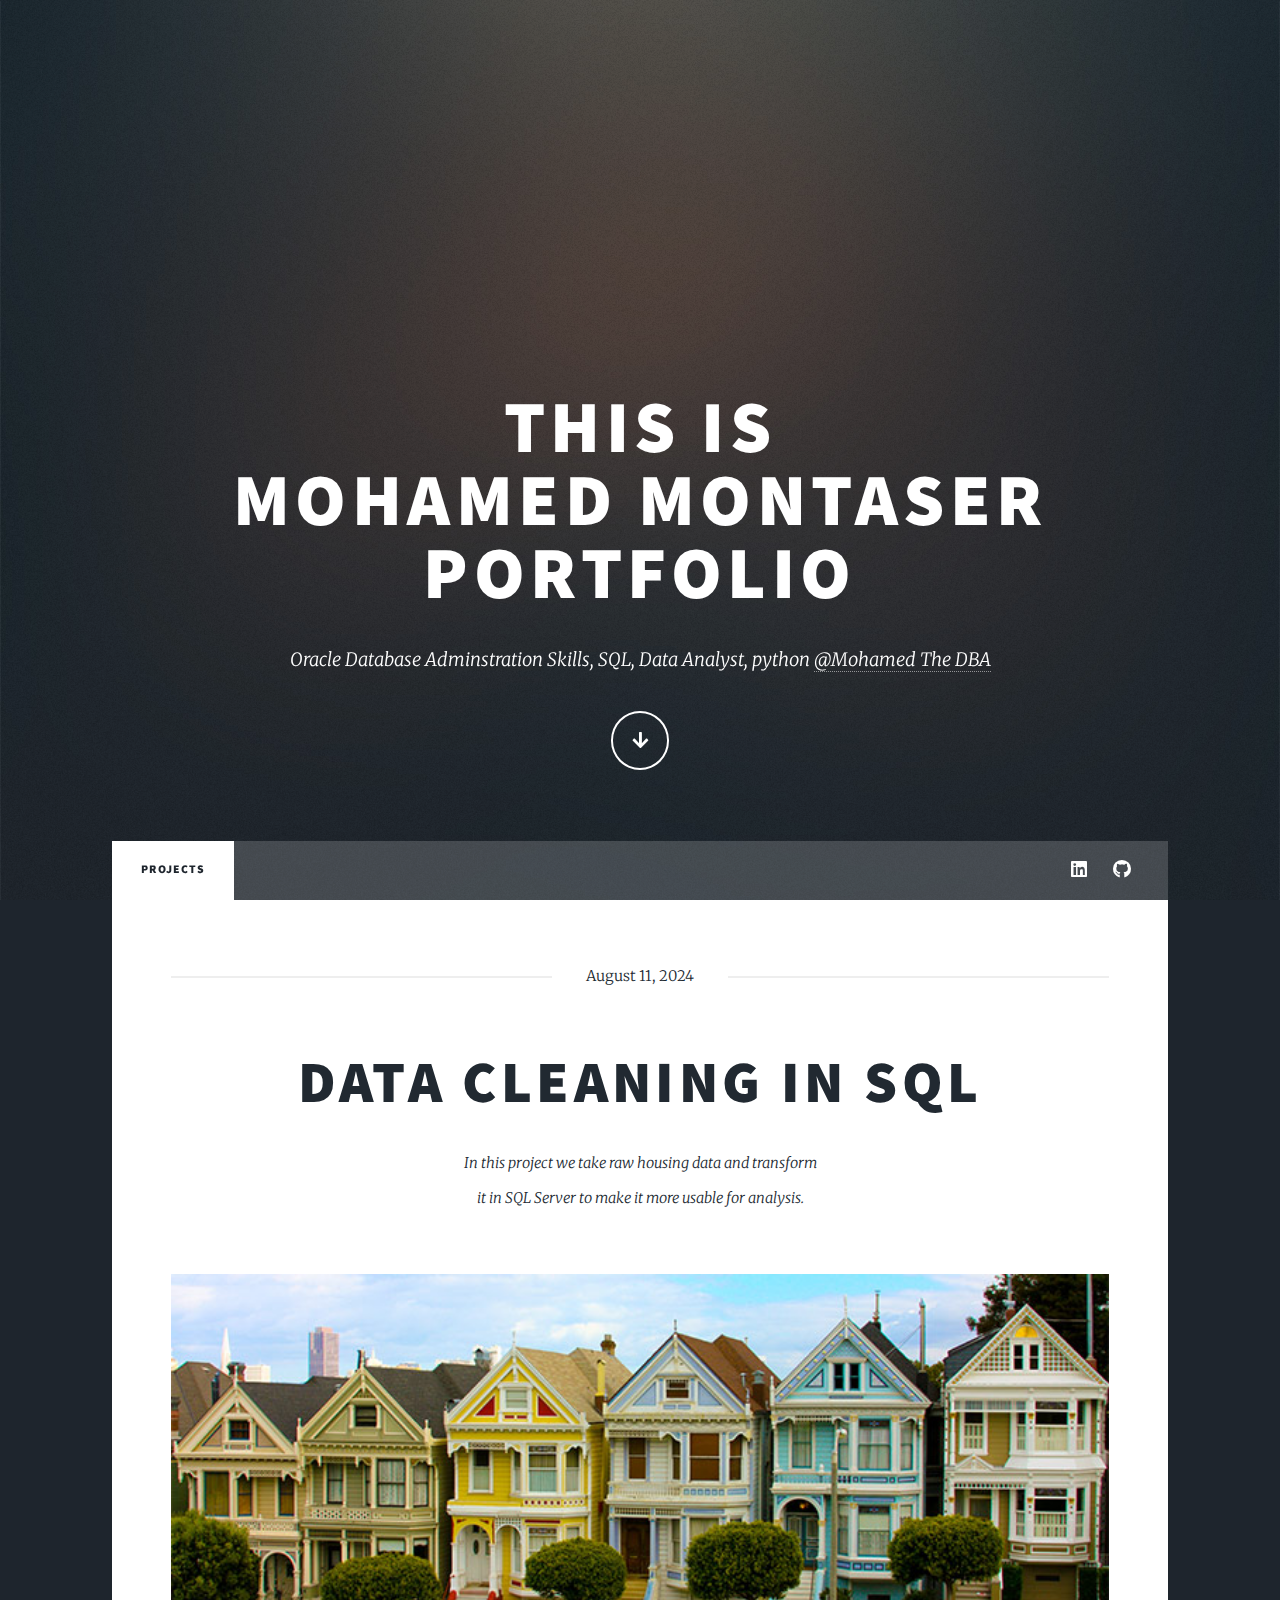
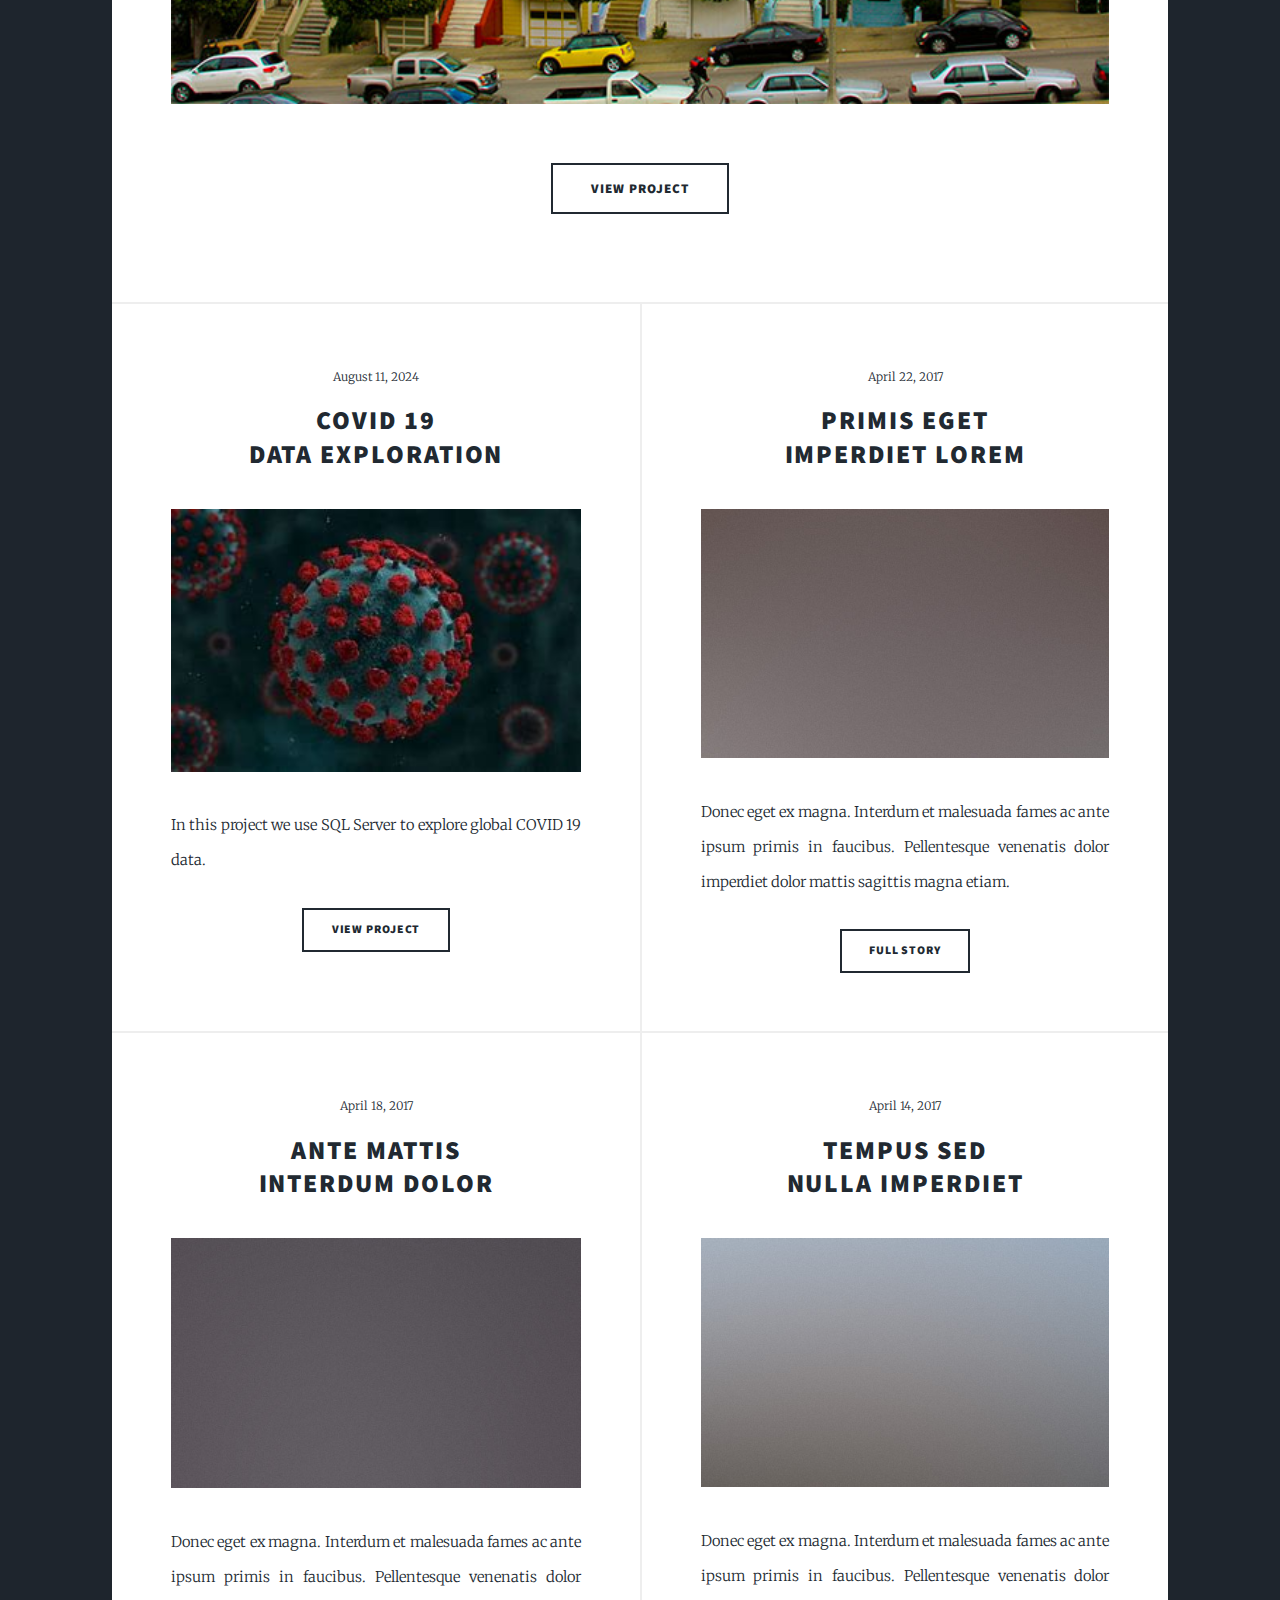
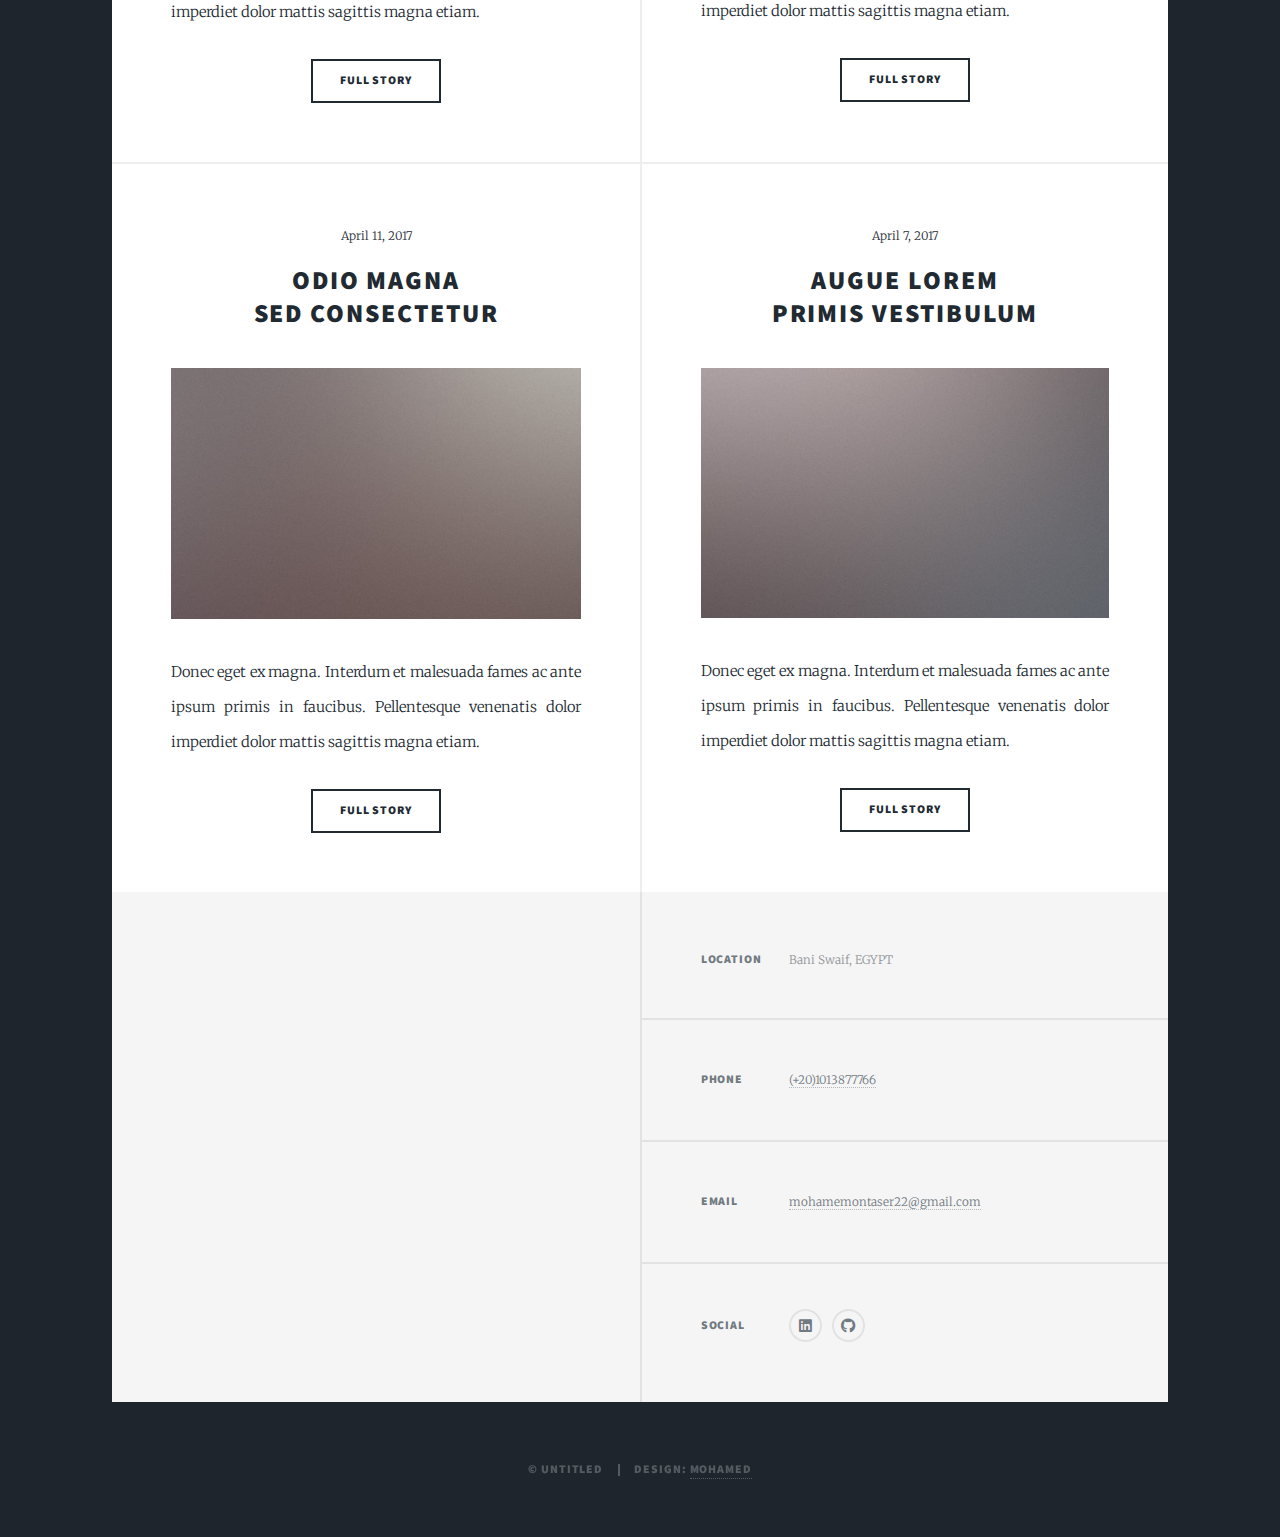
==== index.html @ b0e11255 "Update index.html" ====
<!DOCTYPE HTML>
<!--
	Massively by HTML5 UP
	html5up.net | @ajlkn
	Free for personal and commercial use under the CCA 3.0 license (html5up.net/license)
-->
<html>
	<head>
		<title>Mohamed Montaser Portfolio</title>
		<meta charset="utf-8" />
		<meta name="viewport" content="width=device-width, initial-scale=1, user-scalable=no" />
		<link rel="stylesheet" href="assets/css/main.css" />
		<noscript><link rel="stylesheet" href="assets/css/noscript.css" /></noscript>
	</head>
	<body class="is-preload">

		<!-- Wrapper -->
			<div id="wrapper" class="fade-in">

				<!-- Intro -->
					<div id="intro">
						<h1>This is<br />
						Mohamed Montaser Portfolio</h1>
						<p>Oracle Database Adminstration Skills, SQL, Data Analyst, python <a href="www.linkedin.com/in/mohamed-montaser-401403300">@Mohamed The DBA</a></p>
						<ul class="actions">
							<li><a href="#header" class="button icon solid solo fa-arrow-down scrolly">Continue</a></li>
						</ul>
					</div>

				<!-- Header -->
					<header id="header">
						<a href="index.html" class="logo">Mohamed Montaser</a>
					</header>

				<!-- Nav -->
					<nav id="nav">
						<ul class="links">
							<li class="active"><a href="index.html">PROJECTS</a></li>
						
						</ul>
						<ul class="icons">
							<li><a href="https://www.linkedin.com/in/mohamed-montaser-401403300/" class="icon brands alt fa-linkedin"><span class="label">linkedin</span></a></li>
							<li><a href="https://github.com/MohamedM416" class="icon brands alt fa-github"><span class="label">GitHub</span></a></li>
						</ul>
					</nav>

				<!-- Main -->
					<div id="main">

						<!-- Featured Post -->
							<article class="post featured">
								<header class="major">
									<span class="date">August 11, 2024</span>
									<h2><a href="https://github.com/MohamedM416/PortfolioProjects/blob/main/Data%20Cleaning.sql">Data Cleaning in sql<br /></a></h2>
									<p>In this project we take raw housing data and transform
										<br>it in SQL Server to make it more usable for analysis.</p>
								</header>
								<a href="https://github.com/MohamedM416/PortfolioProjects/blob/main/Data%20Cleaning.sql" class="image main"><img src="./images/housing.jpg" alt="" /></a>
								<ul class="actions special">
									<li><a href="https://github.com/MohamedM416/PortfolioProjects/blob/main/Data%20Cleaning.sql" class="button large">VIEW PROJECT</a></li>
								</ul>
							</article>

						<!-- Posts -->
							<section class="posts">
								<article>
									<header>
										<span class="date">August 11, 2024</span>
										<h2><a href="https://github.com/MohamedM416/PortfolioProjects/blob/main/Exploratory%20Data.sql">COVID 19
											<br />
											Data Exploration</a></h2>
									</header>
									<a href="https://github.com/MohamedM416/PortfolioProjects/blob/main/Exploratory%20Data.sql" class="image fit"><img src="./images/bbb.jpeg" alt="" /></a>
									<p>In this project we use SQL Server to explore global COVID 19 data.</p>
									<ul class="actions special">
										<li><a href="https://github.com/MohamedM416/PortfolioProjects/blob/main/Exploratory%20Data.sql" class="button">VIEW PROJECT</a></li>
									</ul>
								</article>
								<article>
									<header>
										<span class="date">April 22, 2017</span>
										<h2><a href="#">Primis eget<br />
										imperdiet lorem</a></h2>
									</header>
									<a href="#" class="image fit"><img src="images/pic03.jpg" alt="" /></a>
									<p>Donec eget ex magna. Interdum et malesuada fames ac ante ipsum primis in faucibus. Pellentesque venenatis dolor imperdiet dolor mattis sagittis magna etiam.</p>
									<ul class="actions special">
										<li><a href="#" class="button">Full Story</a></li>
									</ul>
								</article>
								<article>
									<header>
										<span class="date">April 18, 2017</span>
										<h2><a href="#">Ante mattis<br />
										interdum dolor</a></h2>
									</header>
									<a href="#" class="image fit"><img src="images/pic04.jpg" alt="" /></a>
									<p>Donec eget ex magna. Interdum et malesuada fames ac ante ipsum primis in faucibus. Pellentesque venenatis dolor imperdiet dolor mattis sagittis magna etiam.</p>
									<ul class="actions special">
										<li><a href="#" class="button">Full Story</a></li>
									</ul>
								</article>
								<article>
									<header>
										<span class="date">April 14, 2017</span>
										<h2><a href="#">Tempus sed<br />
										nulla imperdiet</a></h2>
									</header>
									<a href="#" class="image fit"><img src="images/pic05.jpg" alt="" /></a>
									<p>Donec eget ex magna. Interdum et malesuada fames ac ante ipsum primis in faucibus. Pellentesque venenatis dolor imperdiet dolor mattis sagittis magna etiam.</p>
									<ul class="actions special">
										<li><a href="#" class="button">Full Story</a></li>
									</ul>
								</article>
								<article>
									<header>
										<span class="date">April 11, 2017</span>
										<h2><a href="#">Odio magna<br />
										sed consectetur</a></h2>
									</header>
									<a href="#" class="image fit"><img src="images/pic06.jpg" alt="" /></a>
									<p>Donec eget ex magna. Interdum et malesuada fames ac ante ipsum primis in faucibus. Pellentesque venenatis dolor imperdiet dolor mattis sagittis magna etiam.</p>
									<ul class="actions special">
										<li><a href="#" class="button">Full Story</a></li>
									</ul>
								</article>
								<article>
									<header>
										<span class="date">April 7, 2017</span>
										<h2><a href="#">Augue lorem<br />
										primis vestibulum</a></h2>
									</header>
									<a href="#" class="image fit"><img src="images/pic07.jpg" alt="" /></a>
									<p>Donec eget ex magna. Interdum et malesuada fames ac ante ipsum primis in faucibus. Pellentesque venenatis dolor imperdiet dolor mattis sagittis magna etiam.</p>
									<ul class="actions special">
										<li><a href="#" class="button">Full Story</a></li>
									</ul>
								</article>
							</section>

					</div>

				<!-- Footer -->
					<footer id="footer">
						<section>
					
						</section>
						<section class="split contact">
							<section class="alt">
								<h3>LOCATION</h3>
								<p>Bani Swaif, EGYPT</p>
							</section>
							<section>
								<h3>Phone</h3>
								<p><a href="#">(+20)1013877766</a></p>
							</section>
							<section>
								<h3>Email</h3>
								<p><a href="#">mohamemontaser22@gmail.com</a></p>
							</section>
							<section>
								<h3>Social</h3>
								<ul class="icons alt">
									<li><a href="https://www.linkedin.com/in/mohamed-montaser-401403300/" class="icon brands alt fa-linkedin"><span class="label">linkedin</span></a></li>
									<li><a href="https://github.com/MohamedM416" class="icon brands alt fa-github"><span class="label">GitHub</span></a></li>
								</ul>
							</section>
						</section>
					</footer>

				<!-- Copyright -->
					<div id="copyright">
						<ul><li>&copy; Untitled</li><li>Design: <a href="https://www.linkedin.com/in/mohamed-montaser-401403300/">Mohamed</a></li></ul>
					</div>

			</div>

		<!-- Scripts -->
			<script src="assets/js/jquery.min.js"></script>
			<script src="assets/js/jquery.scrollex.min.js"></script>
			<script src="assets/js/jquery.scrolly.min.js"></script>
			<script src="assets/js/browser.min.js"></script>
			<script src="assets/js/breakpoints.min.js"></script>
			<script src="assets/js/util.js"></script>
			<script src="assets/js/main.js"></script>

	</body>
</html>
---- assets/css/main.css ----
@import url(fontawesome-all.min.css);
@import url("https://fonts.googleapis.com/css?family=Merriweather:300,700,300italic,700italic|Source+Sans+Pro:900");

/*
	Massively by HTML5 UP
	html5up.net | @ajlkn
	Free for personal and commercial use under the CCA 3.0 license (html5up.net/license)
*/

html, body, div, span, applet, object,
iframe, h1, h2, h3, h4, h5, h6, p, blockquote,
pre, a, abbr, acronym, address, big, cite,
code, del, dfn, em, img, ins, kbd, q, s, samp,
small, strike, strong, sub, sup, tt, var, b,
u, i, center, dl, dt, dd, ol, ul, li, fieldset,
form, label, legend, table, caption, tbody,
tfoot, thead, tr, th, td, article, aside,
canvas, details, embed, figure, figcaption,
footer, header, hgroup, menu, nav, output, ruby,
section, summary, time, mark, audio, video {
	margin: 0;
	padding: 0;
	border: 0;
	font-size: 100%;
	font: inherit;
	vertical-align: baseline;}

article, aside, details, figcaption, figure,
footer, header, hgroup, menu, nav, section {
	display: block;}

body {
	line-height: 1;
}

ol, ul {
	list-style: none;
}

blockquote, q {
	quotes: none;
}

	blockquote:before, blockquote:after, q:before, q:after {
		content: '';
		content: none;
	}

table {
	border-collapse: collapse;
	border-spacing: 0;
}

body {
	-webkit-text-size-adjust: none;
}

mark {
	background-color: transparent;
	color: inherit;
}

input::-moz-focus-inner {
	border: 0;
	padding: 0;
}

input, select, textarea {
	-moz-appearance: none;
	-webkit-appearance: none;
	-ms-appearance: none;
	appearance: none;
}

/* Basic */

	@-ms-viewport {
		width: device-width;
	}

	body {
		-ms-overflow-style: scrollbar;
	}

	@media screen and (max-width: 480px) {

		html, body {
			min-width: 320px;
		}

	}

	html {
		box-sizing: border-box;
	}

	*, *:before, *:after {
		box-sizing: inherit;
	}

	body {
		background-color: #1e252d;
	}

		body.is-preload *, body.is-preload *:before, body.is-preload *:after {
			-moz-animation: none !important;
			-webkit-animation: none !important;
			-ms-animation: none !important;
			animation: none !important;
			-moz-transition: none !important;
			-webkit-transition: none !important;
			-ms-transition: none !important;
			transition: none !important;
		}

/* Type */

	html {
		font-size: 16pt;
	}

		@media screen and (max-width: 1680px) {

			html {
				font-size: 12pt;
			}

		}

		@media screen and (max-width: 1280px) {

			html {
				font-size: 11pt;
			}

		}

		@media screen and (max-width: 360px) {

			html {
				font-size: 10pt;
			}

		}

	body {
		color: #212931;
	}

	body, input, select, textarea {
		font-family: "Merriweather", Georgia, serif;
		font-weight: 300;
		font-size: 1rem;
		line-height: 2.375;
	}

	a {
		-moz-transition: color 0.2s ease-in-out, background-color 0.2s ease-in-out, border-color 0.2s ease-in-out, box-shadow 0.2s ease-in-out;
		-webkit-transition: color 0.2s ease-in-out, background-color 0.2s ease-in-out, border-color 0.2s ease-in-out, box-shadow 0.2s ease-in-out;
		-ms-transition: color 0.2s ease-in-out, background-color 0.2s ease-in-out, border-color 0.2s ease-in-out, box-shadow 0.2s ease-in-out;
		transition: color 0.2s ease-in-out, background-color 0.2s ease-in-out, border-color 0.2s ease-in-out, box-shadow 0.2s ease-in-out;
		border-bottom: dotted 1px;
		text-decoration: none;
	}

		a:hover {
			border-bottom-color: transparent;
		}

	strong, b {
		font-weight: 600;
	}

	em, i {
		font-style: italic;
	}

	p {
		text-align: justify;
		margin: 0 0 2rem 0;
	}

	h1, h2, h3, h4, h5, h6 {
		font-family: "Source Sans Pro", Helvetica, sans-serif;
		font-weight: 900;
		line-height: 1.5;
		letter-spacing: 0.075em;
		text-transform: uppercase;
		margin: 0 0 1rem 0;
	}

		h1 a, h2 a, h3 a, h4 a, h5 a, h6 a {
			border-bottom: 0;
			color: inherit;
			text-decoration: none;
		}

	h1 {
		font-size: 4rem;
		line-height: 1.1;
		margin: 0 0 2rem 0;
	}

	h2 {
		font-size: 1.75rem;
		line-height: 1.3;
		margin: 0 0 1.5rem 0;
	}

	h3 {
		font-size: 1.25rem;
		margin: 0 0 1.5rem 0;
	}

	h4 {
		font-size: 1rem;
	}

	h5 {
		font-size: 0.9rem;
	}

	h6 {
		font-size: 0.8rem;
	}

	sub {
		font-size: 0.8rem;
		position: relative;
		top: 0.5rem;
	}

	sup {
		font-size: 0.8rem;
		position: relative;
		top: -0.5rem;
	}

	blockquote {
		border-left: solid 4px;
		font-style: italic;
		margin: 0 0 2rem 0;
		padding: 0.5rem 0 0.5rem 2rem;
	}

	code {
		border: solid 2px;
		font-family: "Courier New", monospace;
		font-size: 0.9rem;
		margin: 0 0.25rem;
		padding: 0.25rem 0.65rem;
	}

	pre {
		-webkit-overflow-scrolling: touch;
		font-family: "Courier New", monospace;
		font-size: 0.9rem;
		margin: 0 0 2rem 0;
	}

		pre code {
			display: block;
			line-height: 1.75;
			padding: 1rem 1.5rem;
			overflow-x: auto;
		}

	hr {
		border: 0;
		border-bottom: solid 2px;
		margin: 3rem 0;
	}

		hr.major {
			margin: 5rem 0;
		}

	.align-left {
		text-align: left;
	}

	.align-center {
		text-align: center;
	}

	.align-right {
		text-align: right;
	}

	input, select, textarea {
		color: #212931;
	}

	a {
		color: #212931;
		border-bottom-color: rgba(33, 41, 49, 0.5);
	}

		a:hover {
			border-bottom-color: transparent;
			color: #18bfef !important;
		}

	strong, b {
		color: #212931;
	}

	h1, h2, h3, h4, h5, h6 {
		color: #212931;
	}

	blockquote {
		border-left-color: #eeeeee;
	}

	code {
		background: rgba(220, 220, 220, 0.25);
		border-color: #eeeeee;
	}

	hr {
		border-bottom-color: #eeeeee;
	}

/* Row */

	.row {
		display: flex;
		flex-wrap: wrap;
		box-sizing: border-box;
		align-items: stretch;
	}

		.row > * {
			box-sizing: border-box;
		}

		.row.gtr-uniform > * > :last-child {
			margin-bottom: 0;
		}

		.row.aln-left {
			justify-content: flex-start;
		}

		.row.aln-center {
			justify-content: center;
		}

		.row.aln-right {
			justify-content: flex-end;
		}

		.row.aln-top {
			align-items: flex-start;
		}

		.row.aln-middle {
			align-items: center;
		}

		.row.aln-bottom {
			align-items: flex-end;
		}

		.row > .imp {
			order: -1;
		}

		.row > .col-1 {
			width: 8.33333%;
		}

		.row > .off-1 {
			margin-left: 8.33333%;
		}

		.row > .col-2 {
			width: 16.66667%;
		}

		.row > .off-2 {
			margin-left: 16.66667%;
		}

		.row > .col-3 {
			width: 25%;
		}

		.row > .off-3 {
			margin-left: 25%;
		}

		.row > .col-4 {
			width: 33.33333%;
		}

		.row > .off-4 {
			margin-left: 33.33333%;
		}

		.row > .col-5 {
			width: 41.66667%;
		}

		.row > .off-5 {
			margin-left: 41.66667%;
		}

		.row > .col-6 {
			width: 50%;
		}

		.row > .off-6 {
			margin-left: 50%;
		}

		.row > .col-7 {
			width: 58.33333%;
		}

		.row > .off-7 {
			margin-left: 58.33333%;
		}

		.row > .col-8 {
			width: 66.66667%;
		}

		.row > .off-8 {
			margin-left: 66.66667%;
		}

		.row > .col-9 {
			width: 75%;
		}

		.row > .off-9 {
			margin-left: 75%;
		}

		.row > .col-10 {
			width: 83.33333%;
		}

		.row > .off-10 {
			margin-left: 83.33333%;
		}

		.row > .col-11 {
			width: 91.66667%;
		}

		.row > .off-11 {
			margin-left: 91.66667%;
		}

		.row > .col-12 {
			width: 100%;
		}

		.row > .off-12 {
			margin-left: 100%;
		}

		.row.gtr-0 {
			margin-top: 0;
			margin-left: 0rem;
		}

			.row.gtr-0 > * {
				padding: 0 0 0 0rem;
			}

			.row.gtr-0.gtr-uniform {
				margin-top: 0rem;
			}

				.row.gtr-0.gtr-uniform > * {
					padding-top: 0rem;
				}

		.row.gtr-25 {
			margin-top: 0;
			margin-left: -0.375rem;
		}

			.row.gtr-25 > * {
				padding: 0 0 0 0.375rem;
			}

			.row.gtr-25.gtr-uniform {
				margin-top: -0.375rem;
			}

				.row.gtr-25.gtr-uniform > * {
					padding-top: 0.375rem;
				}

		.row.gtr-50 {
			margin-top: 0;
			margin-left: -0.75rem;
		}

			.row.gtr-50 > * {
				padding: 0 0 0 0.75rem;
			}

			.row.gtr-50.gtr-uniform {
				margin-top: -0.75rem;
			}

				.row.gtr-50.gtr-uniform > * {
					padding-top: 0.75rem;
				}

		.row {
			margin-top: 0;
			margin-left: -1.5rem;
		}

			.row > * {
				padding: 0 0 0 1.5rem;
			}

			.row.gtr-uniform {
				margin-top: -1.5rem;
			}

				.row.gtr-uniform > * {
					padding-top: 1.5rem;
				}

		.row.gtr-150 {
			margin-top: 0;
			margin-left: -2.25rem;
		}

			.row.gtr-150 > * {
				padding: 0 0 0 2.25rem;
			}

			.row.gtr-150.gtr-uniform {
				margin-top: -2.25rem;
			}

				.row.gtr-150.gtr-uniform > * {
					padding-top: 2.25rem;
				}

		.row.gtr-200 {
			margin-top: 0;
			margin-left: -3rem;
		}

			.row.gtr-200 > * {
				padding: 0 0 0 3rem;
			}

			.row.gtr-200.gtr-uniform {
				margin-top: -3rem;
			}

				.row.gtr-200.gtr-uniform > * {
					padding-top: 3rem;
				}

		@media screen and (max-width: 1680px) {

			.row {
				display: flex;
				flex-wrap: wrap;
				box-sizing: border-box;
				align-items: stretch;
			}

				.row > * {
					box-sizing: border-box;
				}

				.row.gtr-uniform > * > :last-child {
					margin-bottom: 0;
				}

				.row.aln-left {
					justify-content: flex-start;
				}

				.row.aln-center {
					justify-content: center;
				}

				.row.aln-right {
					justify-content: flex-end;
				}

				.row.aln-top {
					align-items: flex-start;
				}

				.row.aln-middle {
					align-items: center;
				}

				.row.aln-bottom {
					align-items: flex-end;
				}

				.row > .imp-xlarge {
					order: -1;
				}

				.row > .col-1-xlarge {
					width: 8.33333%;
				}

				.row > .off-1-xlarge {
					margin-left: 8.33333%;
				}

				.row > .col-2-xlarge {
					width: 16.66667%;
				}

				.row > .off-2-xlarge {
					margin-left: 16.66667%;
				}

				.row > .col-3-xlarge {
					width: 25%;
				}

				.row > .off-3-xlarge {
					margin-left: 25%;
				}

				.row > .col-4-xlarge {
					width: 33.33333%;
				}

				.row > .off-4-xlarge {
					margin-left: 33.33333%;
				}

				.row > .col-5-xlarge {
					width: 41.66667%;
				}

				.row > .off-5-xlarge {
					margin-left: 41.66667%;
				}

				.row > .col-6-xlarge {
					width: 50%;
				}

				.row > .off-6-xlarge {
					margin-left: 50%;
				}

				.row > .col-7-xlarge {
					width: 58.33333%;
				}

				.row > .off-7-xlarge {
					margin-left: 58.33333%;
				}

				.row > .col-8-xlarge {
					width: 66.66667%;
				}

				.row > .off-8-xlarge {
					margin-left: 66.66667%;
				}

				.row > .col-9-xlarge {
					width: 75%;
				}

				.row > .off-9-xlarge {
					margin-left: 75%;
				}

				.row > .col-10-xlarge {
					width: 83.33333%;
				}

				.row > .off-10-xlarge {
					margin-left: 83.33333%;
				}

				.row > .col-11-xlarge {
					width: 91.66667%;
				}

				.row > .off-11-xlarge {
					margin-left: 91.66667%;
				}

				.row > .col-12-xlarge {
					width: 100%;
				}

				.row > .off-12-xlarge {
					margin-left: 100%;
				}

				.row.gtr-0 {
					margin-top: 0;
					margin-left: 0rem;
				}

					.row.gtr-0 > * {
						padding: 0 0 0 0rem;
					}

					.row.gtr-0.gtr-uniform {
						margin-top: 0rem;
					}

						.row.gtr-0.gtr-uniform > * {
							padding-top: 0rem;
						}

				.row.gtr-25 {
					margin-top: 0;
					margin-left: -0.375rem;
				}

					.row.gtr-25 > * {
						padding: 0 0 0 0.375rem;
					}

					.row.gtr-25.gtr-uniform {
						margin-top: -0.375rem;
					}

						.row.gtr-25.gtr-uniform > * {
							padding-top: 0.375rem;
						}

				.row.gtr-50 {
					margin-top: 0;
					margin-left: -0.75rem;
				}

					.row.gtr-50 > * {
						padding: 0 0 0 0.75rem;
					}

					.row.gtr-50.gtr-uniform {
						margin-top: -0.75rem;
					}

						.row.gtr-50.gtr-uniform > * {
							padding-top: 0.75rem;
						}

				.row {
					margin-top: 0;
					margin-left: -1.5rem;
				}

					.row > * {
						padding: 0 0 0 1.5rem;
					}

					.row.gtr-uniform {
						margin-top: -1.5rem;
					}

						.row.gtr-uniform > * {
							padding-top: 1.5rem;
						}

				.row.gtr-150 {
					margin-top: 0;
					margin-left: -2.25rem;
				}

					.row.gtr-150 > * {
						padding: 0 0 0 2.25rem;
					}

					.row.gtr-150.gtr-uniform {
						margin-top: -2.25rem;
					}

						.row.gtr-150.gtr-uniform > * {
							padding-top: 2.25rem;
						}

				.row.gtr-200 {
					margin-top: 0;
					margin-left: -3rem;
				}

					.row.gtr-200 > * {
						padding: 0 0 0 3rem;
					}

					.row.gtr-200.gtr-uniform {
						margin-top: -3rem;
					}

						.row.gtr-200.gtr-uniform > * {
							padding-top: 3rem;
						}

		}

		@media screen and (max-width: 1280px) {

			.row {
				display: flex;
				flex-wrap: wrap;
				box-sizing: border-box;
				align-items: stretch;
			}

				.row > * {
					box-sizing: border-box;
				}

				.row.gtr-uniform > * > :last-child {
					margin-bottom: 0;
				}

				.row.aln-left {
					justify-content: flex-start;
				}

				.row.aln-center {
					justify-content: center;
				}

				.row.aln-right {
					justify-content: flex-end;
				}

				.row.aln-top {
					align-items: flex-start;
				}

				.row.aln-middle {
					align-items: center;
				}

				.row.aln-bottom {
					align-items: flex-end;
				}

				.row > .imp-large {
					order: -1;
				}

				.row > .col-1-large {
					width: 8.33333%;
				}

				.row > .off-1-large {
					margin-left: 8.33333%;
				}

				.row > .col-2-large {
					width: 16.66667%;
				}

				.row > .off-2-large {
					margin-left: 16.66667%;
				}

				.row > .col-3-large {
					width: 25%;
				}

				.row > .off-3-large {
					margin-left: 25%;
				}

				.row > .col-4-large {
					width: 33.33333%;
				}

				.row > .off-4-large {
					margin-left: 33.33333%;
				}

				.row > .col-5-large {
					width: 41.66667%;
				}

				.row > .off-5-large {
					margin-left: 41.66667%;
				}

				.row > .col-6-large {
					width: 50%;
				}

				.row > .off-6-large {
					margin-left: 50%;
				}

				.row > .col-7-large {
					width: 58.33333%;
				}

				.row > .off-7-large {
					margin-left: 58.33333%;
				}

				.row > .col-8-large {
					width: 66.66667%;
				}

				.row > .off-8-large {
					margin-left: 66.66667%;
				}

				.row > .col-9-large {
					width: 75%;
				}

				.row > .off-9-large {
					margin-left: 75%;
				}

				.row > .col-10-large {
					width: 83.33333%;
				}

				.row > .off-10-large {
					margin-left: 83.33333%;
				}

				.row > .col-11-large {
					width: 91.66667%;
				}

				.row > .off-11-large {
					margin-left: 91.66667%;
				}

				.row > .col-12-large {
					width: 100%;
				}

				.row > .off-12-large {
					margin-left: 100%;
				}

				.row.gtr-0 {
					margin-top: 0;
					margin-left: 0rem;
				}

					.row.gtr-0 > * {
						padding: 0 0 0 0rem;
					}

					.row.gtr-0.gtr-uniform {
						margin-top: 0rem;
					}

						.row.gtr-0.gtr-uniform > * {
							padding-top: 0rem;
						}

				.row.gtr-25 {
					margin-top: 0;
					margin-left: -0.375rem;
				}

					.row.gtr-25 > * {
						padding: 0 0 0 0.375rem;
					}

					.row.gtr-25.gtr-uniform {
						margin-top: -0.375rem;
					}

						.row.gtr-25.gtr-uniform > * {
							padding-top: 0.375rem;
						}

				.row.gtr-50 {
					margin-top: 0;
					margin-left: -0.75rem;
				}

					.row.gtr-50 > * {
						padding: 0 0 0 0.75rem;
					}

					.row.gtr-50.gtr-uniform {
						margin-top: -0.75rem;
					}

						.row.gtr-50.gtr-uniform > * {
							padding-top: 0.75rem;
						}

				.row {
					margin-top: 0;
					margin-left: -1.5rem;
				}

					.row > * {
						padding: 0 0 0 1.5rem;
					}

					.row.gtr-uniform {
						margin-top: -1.5rem;
					}

						.row.gtr-uniform > * {
							padding-top: 1.5rem;
						}

				.row.gtr-150 {
					margin-top: 0;
					margin-left: -2.25rem;
				}

					.row.gtr-150 > * {
						padding: 0 0 0 2.25rem;
					}

					.row.gtr-150.gtr-uniform {
						margin-top: -2.25rem;
					}

						.row.gtr-150.gtr-uniform > * {
							padding-top: 2.25rem;
						}

				.row.gtr-200 {
					margin-top: 0;
					margin-left: -3rem;
				}

					.row.gtr-200 > * {
						padding: 0 0 0 3rem;
					}

					.row.gtr-200.gtr-uniform {
						margin-top: -3rem;
					}

						.row.gtr-200.gtr-uniform > * {
							padding-top: 3rem;
						}

		}

		@media screen and (max-width: 980px) {

			.row {
				display: flex;
				flex-wrap: wrap;
				box-sizing: border-box;
				align-items: stretch;
			}

				.row > * {
					box-sizing: border-box;
				}

				.row.gtr-uniform > * > :last-child {
					margin-bottom: 0;
				}

				.row.aln-left {
					justify-content: flex-start;
				}

				.row.aln-center {
					justify-content: center;
				}

				.row.aln-right {
					justify-content: flex-end;
				}

				.row.aln-top {
					align-items: flex-start;
				}

				.row.aln-middle {
					align-items: center;
				}

				.row.aln-bottom {
					align-items: flex-end;
				}

				.row > .imp-medium {
					order: -1;
				}

				.row > .col-1-medium {
					width: 8.33333%;
				}

				.row > .off-1-medium {
					margin-left: 8.33333%;
				}

				.row > .col-2-medium {
					width: 16.66667%;
				}

				.row > .off-2-medium {
					margin-left: 16.66667%;
				}

				.row > .col-3-medium {
					width: 25%;
				}

				.row > .off-3-medium {
					margin-left: 25%;
				}

				.row > .col-4-medium {
					width: 33.33333%;
				}

				.row > .off-4-medium {
					margin-left: 33.33333%;
				}

				.row > .col-5-medium {
					width: 41.66667%;
				}

				.row > .off-5-medium {
					margin-left: 41.66667%;
				}

				.row > .col-6-medium {
					width: 50%;
				}

				.row > .off-6-medium {
					margin-left: 50%;
				}

				.row > .col-7-medium {
					width: 58.33333%;
				}

				.row > .off-7-medium {
					margin-left: 58.33333%;
				}

				.row > .col-8-medium {
					width: 66.66667%;
				}

				.row > .off-8-medium {
					margin-left: 66.66667%;
				}

				.row > .col-9-medium {
					width: 75%;
				}

				.row > .off-9-medium {
					margin-left: 75%;
				}

				.row > .col-10-medium {
					width: 83.33333%;
				}

				.row > .off-10-medium {
					margin-left: 83.33333%;
				}

				.row > .col-11-medium {
					width: 91.66667%;
				}

				.row > .off-11-medium {
					margin-left: 91.66667%;
				}

				.row > .col-12-medium {
					width: 100%;
				}

				.row > .off-12-medium {
					margin-left: 100%;
				}

				.row.gtr-0 {
					margin-top: 0;
					margin-left: 0rem;
				}

					.row.gtr-0 > * {
						padding: 0 0 0 0rem;
					}

					.row.gtr-0.gtr-uniform {
						margin-top: 0rem;
					}

						.row.gtr-0.gtr-uniform > * {
							padding-top: 0rem;
						}

				.row.gtr-25 {
					margin-top: 0;
					margin-left: -0.375rem;
				}

					.row.gtr-25 > * {
						padding: 0 0 0 0.375rem;
					}

					.row.gtr-25.gtr-uniform {
						margin-top: -0.375rem;
					}

						.row.gtr-25.gtr-uniform > * {
							padding-top: 0.375rem;
						}

				.row.gtr-50 {
					margin-top: 0;
					margin-left: -0.75rem;
				}

					.row.gtr-50 > * {
						padding: 0 0 0 0.75rem;
					}

					.row.gtr-50.gtr-uniform {
						margin-top: -0.75rem;
					}

						.row.gtr-50.gtr-uniform > * {
							padding-top: 0.75rem;
						}

				.row {
					margin-top: 0;
					margin-left: -1.5rem;
				}

					.row > * {
						padding: 0 0 0 1.5rem;
					}

					.row.gtr-uniform {
						margin-top: -1.5rem;
					}

						.row.gtr-uniform > * {
							padding-top: 1.5rem;
						}

				.row.gtr-150 {
					margin-top: 0;
					margin-left: -2.25rem;
				}

					.row.gtr-150 > * {
						padding: 0 0 0 2.25rem;
					}

					.row.gtr-150.gtr-uniform {
						margin-top: -2.25rem;
					}

						.row.gtr-150.gtr-uniform > * {
							padding-top: 2.25rem;
						}

				.row.gtr-200 {
					margin-top: 0;
					margin-left: -3rem;
				}

					.row.gtr-200 > * {
						padding: 0 0 0 3rem;
					}

					.row.gtr-200.gtr-uniform {
						margin-top: -3rem;
					}

						.row.gtr-200.gtr-uniform > * {
							padding-top: 3rem;
						}

		}

		@media screen and (max-width: 736px) {

			.row {
				display: flex;
				flex-wrap: wrap;
				box-sizing: border-box;
				align-items: stretch;
			}

				.row > * {
					box-sizing: border-box;
				}

				.row.gtr-uniform > * > :last-child {
					margin-bottom: 0;
				}

				.row.aln-left {
					justify-content: flex-start;
				}

				.row.aln-center {
					justify-content: center;
				}

				.row.aln-right {
					justify-content: flex-end;
				}

				.row.aln-top {
					align-items: flex-start;
				}

				.row.aln-middle {
					align-items: center;
				}

				.row.aln-bottom {
					align-items: flex-end;
				}

				.row > .imp-small {
					order: -1;
				}

				.row > .col-1-small {
					width: 8.33333%;
				}

				.row > .off-1-small {
					margin-left: 8.33333%;
				}

				.row > .col-2-small {
					width: 16.66667%;
				}

				.row > .off-2-small {
					margin-left: 16.66667%;
				}

				.row > .col-3-small {
					width: 25%;
				}

				.row > .off-3-small {
					margin-left: 25%;
				}

				.row > .col-4-small {
					width: 33.33333%;
				}

				.row > .off-4-small {
					margin-left: 33.33333%;
				}

				.row > .col-5-small {
					width: 41.66667%;
				}

				.row > .off-5-small {
					margin-left: 41.66667%;
				}

				.row > .col-6-small {
					width: 50%;
				}

				.row > .off-6-small {
					margin-left: 50%;
				}

				.row > .col-7-small {
					width: 58.33333%;
				}

				.row > .off-7-small {
					margin-left: 58.33333%;
				}

				.row > .col-8-small {
					width: 66.66667%;
				}

				.row > .off-8-small {
					margin-left: 66.66667%;
				}

				.row > .col-9-small {
					width: 75%;
				}

				.row > .off-9-small {
					margin-left: 75%;
				}

				.row > .col-10-small {
					width: 83.33333%;
				}

				.row > .off-10-small {
					margin-left: 83.33333%;
				}

				.row > .col-11-small {
					width: 91.66667%;
				}

				.row > .off-11-small {
					margin-left: 91.66667%;
				}

				.row > .col-12-small {
					width: 100%;
				}

				.row > .off-12-small {
					margin-left: 100%;
				}

				.row.gtr-0 {
					margin-top: 0;
					margin-left: 0rem;
				}

					.row.gtr-0 > * {
						padding: 0 0 0 0rem;
					}

					.row.gtr-0.gtr-uniform {
						margin-top: 0rem;
					}

						.row.gtr-0.gtr-uniform > * {
							padding-top: 0rem;
						}

				.row.gtr-25 {
					margin-top: 0;
					margin-left: -0.375rem;
				}

					.row.gtr-25 > * {
						padding: 0 0 0 0.375rem;
					}

					.row.gtr-25.gtr-uniform {
						margin-top: -0.375rem;
					}

						.row.gtr-25.gtr-uniform > * {
							padding-top: 0.375rem;
						}

				.row.gtr-50 {
					margin-top: 0;
					margin-left: -0.75rem;
				}

					.row.gtr-50 > * {
						padding: 0 0 0 0.75rem;
					}

					.row.gtr-50.gtr-uniform {
						margin-top: -0.75rem;
					}

						.row.gtr-50.gtr-uniform > * {
							padding-top: 0.75rem;
						}

				.row {
					margin-top: 0;
					margin-left: -1.5rem;
				}

					.row > * {
						padding: 0 0 0 1.5rem;
					}

					.row.gtr-uniform {
						margin-top: -1.5rem;
					}

						.row.gtr-uniform > * {
							padding-top: 1.5rem;
						}

				.row.gtr-150 {
					margin-top: 0;
					margin-left: -2.25rem;
				}

					.row.gtr-150 > * {
						padding: 0 0 0 2.25rem;
					}

					.row.gtr-150.gtr-uniform {
						margin-top: -2.25rem;
					}

						.row.gtr-150.gtr-uniform > * {
							padding-top: 2.25rem;
						}

				.row.gtr-200 {
					margin-top: 0;
					margin-left: -3rem;
				}

					.row.gtr-200 > * {
						padding: 0 0 0 3rem;
					}

					.row.gtr-200.gtr-uniform {
						margin-top: -3rem;
					}

						.row.gtr-200.gtr-uniform > * {
							padding-top: 3rem;
						}

		}

		@media screen and (max-width: 480px) {

			.row {
				display: flex;
				flex-wrap: wrap;
				box-sizing: border-box;
				align-items: stretch;
			}

				.row > * {
					box-sizing: border-box;
				}

				.row.gtr-uniform > * > :last-child {
					margin-bottom: 0;
				}

				.row.aln-left {
					justify-content: flex-start;
				}

				.row.aln-center {
					justify-content: center;
				}

				.row.aln-right {
					justify-content: flex-end;
				}

				.row.aln-top {
					align-items: flex-start;
				}

				.row.aln-middle {
					align-items: center;
				}

				.row.aln-bottom {
					align-items: flex-end;
				}

				.row > .imp-xsmall {
					order: -1;
				}

				.row > .col-1-xsmall {
					width: 8.33333%;
				}

				.row > .off-1-xsmall {
					margin-left: 8.33333%;
				}

				.row > .col-2-xsmall {
					width: 16.66667%;
				}

				.row > .off-2-xsmall {
					margin-left: 16.66667%;
				}

				.row > .col-3-xsmall {
					width: 25%;
				}

				.row > .off-3-xsmall {
					margin-left: 25%;
				}

				.row > .col-4-xsmall {
					width: 33.33333%;
				}

				.row > .off-4-xsmall {
					margin-left: 33.33333%;
				}

				.row > .col-5-xsmall {
					width: 41.66667%;
				}

				.row > .off-5-xsmall {
					margin-left: 41.66667%;
				}

				.row > .col-6-xsmall {
					width: 50%;
				}

				.row > .off-6-xsmall {
					margin-left: 50%;
				}

				.row > .col-7-xsmall {
					width: 58.33333%;
				}

				.row > .off-7-xsmall {
					margin-left: 58.33333%;
				}

				.row > .col-8-xsmall {
					width: 66.66667%;
				}

				.row > .off-8-xsmall {
					margin-left: 66.66667%;
				}

				.row > .col-9-xsmall {
					width: 75%;
				}

				.row > .off-9-xsmall {
					margin-left: 75%;
				}

				.row > .col-10-xsmall {
					width: 83.33333%;
				}

				.row > .off-10-xsmall {
					margin-left: 83.33333%;
				}

				.row > .col-11-xsmall {
					width: 91.66667%;
				}

				.row > .off-11-xsmall {
					margin-left: 91.66667%;
				}

				.row > .col-12-xsmall {
					width: 100%;
				}

				.row > .off-12-xsmall {
					margin-left: 100%;
				}

				.row.gtr-0 {
					margin-top: 0;
					margin-left: 0rem;
				}

					.row.gtr-0 > * {
						padding: 0 0 0 0rem;
					}

					.row.gtr-0.gtr-uniform {
						margin-top: 0rem;
					}

						.row.gtr-0.gtr-uniform > * {
							padding-top: 0rem;
						}

				.row.gtr-25 {
					margin-top: 0;
					margin-left: -0.375rem;
				}

					.row.gtr-25 > * {
						padding: 0 0 0 0.375rem;
					}

					.row.gtr-25.gtr-uniform {
						margin-top: -0.375rem;
					}

						.row.gtr-25.gtr-uniform > * {
							padding-top: 0.375rem;
						}

				.row.gtr-50 {
					margin-top: 0;
					margin-left: -0.75rem;
				}

					.row.gtr-50 > * {
						padding: 0 0 0 0.75rem;
					}

					.row.gtr-50.gtr-uniform {
						margin-top: -0.75rem;
					}

						.row.gtr-50.gtr-uniform > * {
							padding-top: 0.75rem;
						}

				.row {
					margin-top: 0;
					margin-left: -1.5rem;
				}

					.row > * {
						padding: 0 0 0 1.5rem;
					}

					.row.gtr-uniform {
						margin-top: -1.5rem;
					}

						.row.gtr-uniform > * {
							padding-top: 1.5rem;
						}

				.row.gtr-150 {
					margin-top: 0;
					margin-left: -2.25rem;
				}

					.row.gtr-150 > * {
						padding: 0 0 0 2.25rem;
					}

					.row.gtr-150.gtr-uniform {
						margin-top: -2.25rem;
					}

						.row.gtr-150.gtr-uniform > * {
							padding-top: 2.25rem;
						}

				.row.gtr-200 {
					margin-top: 0;
					margin-left: -3rem;
				}

					.row.gtr-200 > * {
						padding: 0 0 0 3rem;
					}

					.row.gtr-200.gtr-uniform {
						margin-top: -3rem;
					}

						.row.gtr-200.gtr-uniform > * {
							padding-top: 3rem;
						}

		}

		@media screen and (max-width: 360px) {

			.row {
				display: flex;
				flex-wrap: wrap;
				box-sizing: border-box;
				align-items: stretch;
			}

				.row > * {
					box-sizing: border-box;
				}

				.row.gtr-uniform > * > :last-child {
					margin-bottom: 0;
				}

				.row.aln-left {
					justify-content: flex-start;
				}

				.row.aln-center {
					justify-content: center;
				}

				.row.aln-right {
					justify-content: flex-end;
				}

				.row.aln-top {
					align-items: flex-start;
				}

				.row.aln-middle {
					align-items: center;
				}

				.row.aln-bottom {
					align-items: flex-end;
				}

				.row > .imp-xxsmall {
					order: -1;
				}

				.row > .col-1-xxsmall {
					width: 8.33333%;
				}

				.row > .off-1-xxsmall {
					margin-left: 8.33333%;
				}

				.row > .col-2-xxsmall {
					width: 16.66667%;
				}

				.row > .off-2-xxsmall {
					margin-left: 16.66667%;
				}

				.row > .col-3-xxsmall {
					width: 25%;
				}

				.row > .off-3-xxsmall {
					margin-left: 25%;
				}

				.row > .col-4-xxsmall {
					width: 33.33333%;
				}

				.row > .off-4-xxsmall {
					margin-left: 33.33333%;
				}

				.row > .col-5-xxsmall {
					width: 41.66667%;
				}

				.row > .off-5-xxsmall {
					margin-left: 41.66667%;
				}

				.row > .col-6-xxsmall {
					width: 50%;
				}

				.row > .off-6-xxsmall {
					margin-left: 50%;
				}

				.row > .col-7-xxsmall {
					width: 58.33333%;
				}

				.row > .off-7-xxsmall {
					margin-left: 58.33333%;
				}

				.row > .col-8-xxsmall {
					width: 66.66667%;
				}

				.row > .off-8-xxsmall {
					margin-left: 66.66667%;
				}

				.row > .col-9-xxsmall {
					width: 75%;
				}

				.row > .off-9-xxsmall {
					margin-left: 75%;
				}

				.row > .col-10-xxsmall {
					width: 83.33333%;
				}

				.row > .off-10-xxsmall {
					margin-left: 83.33333%;
				}

				.row > .col-11-xxsmall {
					width: 91.66667%;
				}

				.row > .off-11-xxsmall {
					margin-left: 91.66667%;
				}

				.row > .col-12-xxsmall {
					width: 100%;
				}

				.row > .off-12-xxsmall {
					margin-left: 100%;
				}

				.row.gtr-0 {
					margin-top: 0;
					margin-left: 0rem;
				}

					.row.gtr-0 > * {
						padding: 0 0 0 0rem;
					}

					.row.gtr-0.gtr-uniform {
						margin-top: 0rem;
					}

						.row.gtr-0.gtr-uniform > * {
							padding-top: 0rem;
						}

				.row.gtr-25 {
					margin-top: 0;
					margin-left: -0.375rem;
				}

					.row.gtr-25 > * {
						padding: 0 0 0 0.375rem;
					}

					.row.gtr-25.gtr-uniform {
						margin-top: -0.375rem;
					}

						.row.gtr-25.gtr-uniform > * {
							padding-top: 0.375rem;
						}

				.row.gtr-50 {
					margin-top: 0;
					margin-left: -0.75rem;
				}

					.row.gtr-50 > * {
						padding: 0 0 0 0.75rem;
					}

					.row.gtr-50.gtr-uniform {
						margin-top: -0.75rem;
					}

						.row.gtr-50.gtr-uniform > * {
							padding-top: 0.75rem;
						}

				.row {
					margin-top: 0;
					margin-left: -1.5rem;
				}

					.row > * {
						padding: 0 0 0 1.5rem;
					}

					.row.gtr-uniform {
						margin-top: -1.5rem;
					}

						.row.gtr-uniform > * {
							padding-top: 1.5rem;
						}

				.row.gtr-150 {
					margin-top: 0;
					margin-left: -2.25rem;
				}

					.row.gtr-150 > * {
						padding: 0 0 0 2.25rem;
					}

					.row.gtr-150.gtr-uniform {
						margin-top: -2.25rem;
					}

						.row.gtr-150.gtr-uniform > * {
							padding-top: 2.25rem;
						}

				.row.gtr-200 {
					margin-top: 0;
					margin-left: -3rem;
				}

					.row.gtr-200 > * {
						padding: 0 0 0 3rem;
					}

					.row.gtr-200.gtr-uniform {
						margin-top: -3rem;
					}

						.row.gtr-200.gtr-uniform > * {
							padding-top: 3rem;
						}

		}

/* Box */

	.box {
		border: solid 2px;
		margin-bottom: 2rem;
		padding: 1.5rem;
	}

		.box > :last-child,
		.box > :last-child > :last-child,
		.box > :last-child > :last-child > :last-child {
			margin-bottom: 0;
		}

		.box.alt {
			border: 0;
			border-radius: 0;
			padding: 0;
		}

	.box {
		border-color: #eeeeee;
	}

/* Button */

	input[type="submit"],
	input[type="reset"],
	input[type="button"],
	button,
	.button {
		-moz-appearance: none;
		-webkit-appearance: none;
		-ms-appearance: none;
		appearance: none;
		-moz-transition: background-color 0.2s ease-in-out, box-shadow 0.2s ease-in-out, color 0.2s ease-in-out;
		-webkit-transition: background-color 0.2s ease-in-out, box-shadow 0.2s ease-in-out, color 0.2s ease-in-out;
		-ms-transition: background-color 0.2s ease-in-out, box-shadow 0.2s ease-in-out, color 0.2s ease-in-out;
		transition: background-color 0.2s ease-in-out, box-shadow 0.2s ease-in-out, color 0.2s ease-in-out;
		border: 0;
		border-radius: 0;
		cursor: pointer;
		display: inline-block;
		font-family: "Source Sans Pro", Helvetica, sans-serif;
		font-size: 0.8rem;
		font-weight: 900;
		letter-spacing: 0.075em;
		height: 3rem;
		line-height: 3rem;
		padding: 0 2rem;
		text-align: center;
		text-decoration: none;
		text-transform: uppercase;
		white-space: nowrap;
	}

		input[type="submit"].icon:before,
		input[type="reset"].icon:before,
		input[type="button"].icon:before,
		button.icon:before,
		.button.icon:before {
			margin-right: 0.5rem;
		}

		input[type="submit"].icon.solo,
		input[type="reset"].icon.solo,
		input[type="button"].icon.solo,
		button.icon.solo,
		.button.icon.solo {
			position: relative;
			width: 4rem;
			height: 4rem;
			line-height: 4rem;
			border-radius: 4rem;
			text-indent: 4rem;
			overflow: hidden;
			padding: 0;
			white-space: nowrap;
		}

			input[type="submit"].icon.solo:before,
			input[type="reset"].icon.solo:before,
			input[type="button"].icon.solo:before,
			button.icon.solo:before,
			.button.icon.solo:before {
				position: absolute;
				display: block;
				top: 0;
				left: 0;
				width: inherit;
				height: inherit;
				line-height: inherit;
				font-size: 1.25rem;
				margin-right: 0;
				text-align: center;
				text-indent: 0;
			}

		input[type="submit"].fit,
		input[type="reset"].fit,
		input[type="button"].fit,
		button.fit,
		.button.fit {
			width: 100%;
		}

		input[type="submit"].small,
		input[type="reset"].small,
		input[type="button"].small,
		button.small,
		.button.small {
			font-size: 0.7rem;
			height: 2.5rem;
			line-height: 2.5rem;
			padding: 0 1.5rem;
		}

		input[type="submit"].large,
		input[type="reset"].large,
		input[type="button"].large,
		button.large,
		.button.large {
			font-size: 0.9rem;
			height: 3.5rem;
			line-height: 3.5rem;
			padding: 0 2.75rem;
		}

		@media screen and (max-width: 980px) {

			input[type="submit"],
			input[type="reset"],
			input[type="button"],
			button,
			.button {
				font-size: 0.9rem;
				height: 3.25rem;
				line-height: 3.25rem;
			}

				input[type="submit"].large,
				input[type="reset"].large,
				input[type="button"].large,
				button.large,
				.button.large {
					font-size: 1rem;
					height: 3.75rem;
					line-height: 3.75rem;
				}

		}

		input[type="submit"].disabled, input[type="submit"]:disabled,
		input[type="reset"].disabled,
		input[type="reset"]:disabled,
		input[type="button"].disabled,
		input[type="button"]:disabled,
		button.disabled,
		button:disabled,
		.button.disabled,
		.button:disabled {
			pointer-events: none;
			opacity: 0.25;
		}

	input[type="submit"],
	input[type="reset"],
	input[type="button"],
	button,
	.button {
		background-color: transparent;
		box-shadow: inset 0 0 0 2px #212931;
		color: #212931 !important;
	}

		input[type="submit"]:hover,
		input[type="reset"]:hover,
		input[type="button"]:hover,
		button:hover,
		.button:hover {
			box-shadow: inset 0 0 0 2px #18bfef;
			color: #18bfef !important;
		}

		input[type="submit"].primary,
		input[type="reset"].primary,
		input[type="button"].primary,
		button.primary,
		.button.primary {
			background-color: #212931;
			box-shadow: none;
			color: #ffffff !important;
		}

			input[type="submit"].primary:hover,
			input[type="reset"].primary:hover,
			input[type="button"].primary:hover,
			button.primary:hover,
			.button.primary:hover {
				background-color: #18bfef;
			}

/* Form */

	form {
		margin: 0 0 2rem 0;
	}

		form > :last-child {
			margin-bottom: 0;
		}

		form > .fields {
			display: -moz-flex;
			display: -webkit-flex;
			display: -ms-flex;
			display: flex;
			-moz-flex-wrap: wrap;
			-webkit-flex-wrap: wrap;
			-ms-flex-wrap: wrap;
			flex-wrap: wrap;
			width: calc(100% + 3rem);
			margin: -1.5rem 0 2rem -1.5rem;
		}

			form > .fields > .field {
				-moz-flex-grow: 0;
				-webkit-flex-grow: 0;
				-ms-flex-grow: 0;
				flex-grow: 0;
				-moz-flex-shrink: 0;
				-webkit-flex-shrink: 0;
				-ms-flex-shrink: 0;
				flex-shrink: 0;
				padding: 1.5rem 0 0 1.5rem;
				width: calc(100% - 1.5rem);
			}

				form > .fields > .field.half {
					width: calc(50% - 0.75rem);
				}

				form > .fields > .field.third {
					width: calc(100%/3 - 0.5rem);
				}

				form > .fields > .field.quarter {
					width: calc(25% - 0.375rem);
				}

		@media screen and (max-width: 480px) {

			form > .fields {
				width: calc(100% + 3rem);
				margin: -1.5rem 0 2rem -1.5rem;
			}

				form > .fields > .field {
					padding: 1.5rem 0 0 1.5rem;
					width: calc(100% - 1.5rem);
				}

					form > .fields > .field.half {
						width: calc(100% - 1.5rem);
					}

					form > .fields > .field.third {
						width: calc(100% - 1.5rem);
					}

					form > .fields > .field.quarter {
						width: calc(100% - 1.5rem);
					}

		}

	label {
		display: block;
		font-family: "Source Sans Pro", Helvetica, sans-serif;
		font-weight: 900;
		line-height: 1.5;
		letter-spacing: 0.075em;
		font-size: 0.8rem;
		text-transform: uppercase;
		margin: 0 0 0.75rem 0;
	}

		@media screen and (max-width: 980px) {

			label {
				font-size: 0.9rem;
			}

		}

	input[type="text"],
	input[type="password"],
	input[type="email"],
	select,
	textarea {
		-moz-appearance: none;
		-webkit-appearance: none;
		-ms-appearance: none;
		appearance: none;
		background: transparent;
		border-radius: 0;
		border: solid 2px;
		color: inherit;
		display: block;
		outline: 0;
		padding: 0 1rem;
		text-decoration: none;
		width: 100%;
	}

		input[type="text"]:invalid,
		input[type="password"]:invalid,
		input[type="email"]:invalid,
		select:invalid,
		textarea:invalid {
			box-shadow: none;
		}

	select {
		background-size: 1.25rem;
		background-repeat: no-repeat;
		background-position: calc(100% - 1rem) center;
		height: 3rem;
		padding-right: 3rem;
		text-overflow: ellipsis;
	}

		select:focus::-ms-value {
			background-color: transparent;
		}

		select::-ms-expand {
			display: none;
		}

	input[type="text"],
	input[type="password"],
	input[type="email"],
	select {
		height: 3rem;
	}

	textarea {
		padding: 0.75rem 1rem;
	}

	input[type="checkbox"],
	input[type="radio"] {
		-moz-appearance: none;
		-webkit-appearance: none;
		-ms-appearance: none;
		appearance: none;
		display: block;
		float: left;
		margin-right: -2rem;
		opacity: 0;
		width: 1rem;
		z-index: -1;
	}

		input[type="checkbox"] + label,
		input[type="radio"] + label {
			text-decoration: none;
			cursor: pointer;
			display: inline-block;
			font-size: 1rem;
			letter-spacing: 0;
			font-family: "Merriweather", Georgia, serif;
			text-transform: none;
			font-weight: 300;
			padding-left: 2.8rem;
			padding-right: 1rem;
			position: relative;
		}

			input[type="checkbox"] + label:before,
			input[type="radio"] + label:before {
				-moz-osx-font-smoothing: grayscale;
				-webkit-font-smoothing: antialiased;
				display: inline-block;
				font-style: normal;
				font-variant: normal;
				text-rendering: auto;
				line-height: 1;
				text-transform: none !important;
				font-family: 'Font Awesome 5 Free';
				font-weight: 900;
			}

			input[type="checkbox"] + label:before,
			input[type="radio"] + label:before {
				border-radius: 0;
				border: solid 2px;
				content: '';
				display: inline-block;
				font-size: 0.8rem;
				height: 1.8rem;
				left: 0;
				line-height: 1.65rem;
				position: absolute;
				text-align: center;
				top: -0.125rem;
				width: 1.8rem;
			}

		input[type="checkbox"]:checked + label:before,
		input[type="radio"]:checked + label:before {
			content: '\f00c';
		}

	input[type="checkbox"] + label:before {
		border-radius: 0;
	}

	input[type="radio"] + label:before {
		border-radius: 100%;
	}

	::-webkit-input-placeholder {
		opacity: 1.0;
	}

	:-moz-placeholder {
		opacity: 1.0;
	}

	::-moz-placeholder {
		opacity: 1.0;
	}

	:-ms-input-placeholder {
		opacity: 1.0;
	}

	label {
		color: #212931;
	}

	input[type="text"],
	input[type="password"],
	input[type="email"],
	select,
	textarea {
		border-color: #eeeeee;
	}

		input[type="text"]:focus,
		input[type="password"]:focus,
		input[type="email"]:focus,
		select:focus,
		textarea:focus {
			border-color: #18bfef;
		}

	select {
		background-image: url("data:image/svg+xml;charset=utf8,%3Csvg xmlns='http://www.w3.org/2000/svg' width='40' height='40' preserveAspectRatio='none' viewBox='0 0 40 40'%3E%3Cpath d='M9.4,12.3l10.4,10.4l10.4-10.4c0.2-0.2,0.5-0.4,0.9-0.4c0.3,0,0.6,0.1,0.9,0.4l3.3,3.3c0.2,0.2,0.4,0.5,0.4,0.9 c0,0.4-0.1,0.6-0.4,0.9L20.7,31.9c-0.2,0.2-0.5,0.4-0.9,0.4c-0.3,0-0.6-0.1-0.9-0.4L4.3,17.3c-0.2-0.2-0.4-0.5-0.4-0.9 c0-0.4,0.1-0.6,0.4-0.9l3.3-3.3c0.2-0.2,0.5-0.4,0.9-0.4S9.1,12.1,9.4,12.3z' fill='%23eeeeee' /%3E%3C/svg%3E");
	}

		select option {
			background-color: #ffffff;
			color: #212931;
		}

	.select-wrapper:before {
		color: #eeeeee;
	}

	input[type="checkbox"] + label,
	input[type="radio"] + label {
		color: #212931;
	}

		input[type="checkbox"] + label:before,
		input[type="radio"] + label:before {
			border-color: #eeeeee;
		}

	input[type="checkbox"]:checked + label:before,
	input[type="radio"]:checked + label:before {
		background-color: #212931;
		border-color: #212931;
		color: #ffffff;
	}

	input[type="checkbox"]:focus + label:before,
	input[type="radio"]:focus + label:before {
		border-color: #18bfef;
	}

	::-webkit-input-placeholder {
		color: #909498 !important;
	}

	:-moz-placeholder {
		color: #909498 !important;
	}

	::-moz-placeholder {
		color: #909498 !important;
	}

	:-ms-input-placeholder {
		color: #909498 !important;
	}

	.formerize-placeholder {
		color: #909498 !important;
	}

/* Icon */

	.icon {
		text-decoration: none;
		border-bottom: none;
		position: relative;
	}

		.icon:before {
			-moz-osx-font-smoothing: grayscale;
			-webkit-font-smoothing: antialiased;
			display: inline-block;
			font-style: normal;
			font-variant: normal;
			text-rendering: auto;
			line-height: 1;
			text-transform: none !important;
			font-family: 'Font Awesome 5 Free';
			font-weight: 400;
		}

		.icon > .label {
			display: none;
		}

		.icon:before {
			line-height: inherit;
		}

		.icon.solid:before {
			font-weight: 900;
		}

		.icon.brands:before {
			font-family: 'Font Awesome 5 Brands';
		}

/* Image */

	.image {
		border: 0;
		display: inline-block;
		position: relative;
	}

		.image img {
			display: block;
		}

		.image.left, .image.right {
			max-width: 40%;
		}

			.image.left img, .image.right img {
				width: 100%;
			}

		.image.left {
			float: left;
			margin: 0 2rem 2rem 0;
			top: 0.75rem;
		}

		.image.right {
			float: right;
			margin: 0 0 2rem 2rem;
			top: 0.75rem;
		}

		.image.fit {
			display: block;
			margin: 2.5rem 0;
			width: 100%;
		}

			.image.fit:first-child {
				margin-top: 0;
			}

			.image.fit img {
				width: 100%;
			}

		.image.main {
			display: block;
			margin: 4rem 0;
			width: 100%;
		}

			.image.main:first-child {
				margin-top: 0;
			}

			.image.main img {
				width: 100%;
			}

		@media screen and (max-width: 736px) {

			.image.fit {
				margin: 2rem 0;
			}

			.image.main {
				margin: 2rem 0;
			}

		}

	a.image {
		overflow: hidden;
	}

		a.image img {
			-moz-transition: -moz-transform 0.2s ease-out;
			-webkit-transition: -webkit-transform 0.2s ease-out;
			-ms-transition: -ms-transform 0.2s ease-out;
			transition: transform 0.2s ease-out;
		}

		a.image:hover img {
			-moz-transform: scale(1.05);
			-webkit-transform: scale(1.05);
			-ms-transform: scale(1.05);
			transform: scale(1.05);
		}

/* Actions */

	ul.actions {
		display: -moz-flex;
		display: -webkit-flex;
		display: -ms-flex;
		display: flex;
		cursor: default;
		list-style: none;
		margin-left: -1rem;
		padding-left: 0;
	}

		ul.actions li {
			padding: 0 0 0 1rem;
			vertical-align: middle;
		}

		ul.actions.special {
			-moz-justify-content: center;
			-webkit-justify-content: center;
			-ms-justify-content: center;
			justify-content: center;
			width: 100%;
			margin-left: 0;
		}

			ul.actions.special li:first-child {
				padding-left: 0;
			}

		ul.actions.stacked {
			-moz-flex-direction: column;
			-webkit-flex-direction: column;
			-ms-flex-direction: column;
			flex-direction: column;
			margin-left: 0;
		}

			ul.actions.stacked li {
				padding: 1.3rem 0 0 0;
			}

				ul.actions.stacked li:first-child {
					padding-top: 0;
				}

		ul.actions.fit {
			width: calc(100% + 1rem);
		}

			ul.actions.fit li {
				-moz-flex-grow: 1;
				-webkit-flex-grow: 1;
				-ms-flex-grow: 1;
				flex-grow: 1;
				-moz-flex-shrink: 1;
				-webkit-flex-shrink: 1;
				-ms-flex-shrink: 1;
				flex-shrink: 1;
				width: 100%;
			}

				ul.actions.fit li > * {
					width: 100%;
				}

			ul.actions.fit.stacked {
				width: 100%;
			}

		@media screen and (max-width: 480px) {

			ul.actions:not(.fixed) {
				-moz-flex-direction: column;
				-webkit-flex-direction: column;
				-ms-flex-direction: column;
				flex-direction: column;
				margin-left: 0;
				width: 100% !important;
			}

				ul.actions:not(.fixed) li {
					-moz-flex-grow: 1;
					-webkit-flex-grow: 1;
					-ms-flex-grow: 1;
					flex-grow: 1;
					-moz-flex-shrink: 1;
					-webkit-flex-shrink: 1;
					-ms-flex-shrink: 1;
					flex-shrink: 1;
					padding: 1rem 0 0 0;
					text-align: center;
					width: 100%;
				}

					ul.actions:not(.fixed) li > * {
						width: 100%;
					}

					ul.actions:not(.fixed) li:first-child {
						padding-top: 0;
					}

					ul.actions:not(.fixed) li input[type="submit"],
					ul.actions:not(.fixed) li input[type="reset"],
					ul.actions:not(.fixed) li input[type="button"],
					ul.actions:not(.fixed) li button,
					ul.actions:not(.fixed) li .button {
						width: 100%;
					}

						ul.actions:not(.fixed) li input[type="submit"].icon:before,
						ul.actions:not(.fixed) li input[type="reset"].icon:before,
						ul.actions:not(.fixed) li input[type="button"].icon:before,
						ul.actions:not(.fixed) li button.icon:before,
						ul.actions:not(.fixed) li .button.icon:before {
							margin-left: -0.5rem;
						}

		}

/* Icons */

	ul.icons {
		cursor: default;
		list-style: none;
		padding-left: 0;
	}

		ul.icons li {
			display: inline-block;
			padding: 0 0.5rem 0 0;
			vertical-align: middle;
		}

			ul.icons li:last-child {
				padding-right: 0;
			}

			ul.icons li .icon:before {
				width: 2.25rem;
				height: 2.25rem;
				line-height: 2.25rem;
				display: inline-block;
				text-align: center;
				border-radius: 100%;
				font-size: 1.25rem;
			}

		ul.icons.alt li .icon:before {
			-moz-transition: color 0.2s ease-in-out, background-color 0.2s ease-in-out, border-color 0.2s ease-in-out, box-shadow 0.2s ease-in-out;
			-webkit-transition: color 0.2s ease-in-out, background-color 0.2s ease-in-out, border-color 0.2s ease-in-out, box-shadow 0.2s ease-in-out;
			-ms-transition: color 0.2s ease-in-out, background-color 0.2s ease-in-out, border-color 0.2s ease-in-out, box-shadow 0.2s ease-in-out;
			transition: color 0.2s ease-in-out, background-color 0.2s ease-in-out, border-color 0.2s ease-in-out, box-shadow 0.2s ease-in-out;
			font-size: 1rem;
		}

/* List */

	ol {
		list-style: decimal;
		margin: 0 0 2rem 0;
		padding-left: 1.25rem;
	}

		ol li {
			padding-left: 0.25rem;
		}

	ul {
		list-style: disc;
		margin: 0 0 2rem 0;
		padding-left: 1rem;
	}

		ul li {
			padding-left: 0.5rem;
		}

		ul.divided {
			list-style: none;
			padding-left: 0;
		}

			ul.divided li {
				border-top: solid 1px;
				padding: 0.5rem 0;
			}

				ul.divided li:first-child {
					border-top: 0;
					padding-top: 0;
				}

	dl {
		margin: 0 0 2rem 0;
	}

		dl dt {
			display: block;
			font-weight: 600;
			margin: 0 0 1rem 0;
		}

		dl dd {
			margin-left: 2rem;
		}

	ul.divided li {
		border-top-color: #eeeeee;
	}

	ul.icons li a.icon:hover:before {
		color: #18bfef;
	}

	ul.icons.alt li .icon:before {
		box-shadow: inset 0 0 0 2px #eeeeee;
	}

	ul.icons.alt li a.icon:hover:before {
		box-shadow: inset 0 0 0 2px #18bfef;
	}

/* Section/Article */

	section.special, article.special {
		text-align: center;
	}

	header {
		cursor: default;
	}

		header > .date {
			display: block;
			font-size: 0.8rem;
			height: 1;
			margin: 0 0 1rem 0;
			position: relative;
		}

		header > p {
			font-style: italic;
		}

		header > h1 + p {
			font-size: 1.1rem;
			margin-top: -0.5rem;
			line-height: 2;
		}

		header > h2 + p {
			font-size: 1rem;
			margin-top: -0.75rem;
		}

		header > h3 + p {
			font-size: 0.9rem;
			margin-top: -0.75rem;
		}

		header > h4 + p {
			font-size: 0.8rem;
			margin-top: -0.75rem;
		}

		header.major {
			margin: 0 0 4rem 0;
			text-align: center;
		}

			header.major > :last-child {
				margin-bottom: 0;
			}

			header.major > p {
				margin-top: 0;
				text-align: center;
			}

			header.major > .date {
				font-size: 1rem;
				margin: 0 0 4rem 0;
			}

				header.major > .date:before, header.major > .date:after {
					content: '';
					display: block;
					position: absolute;
					top: 50%;
					width: calc(50% - 6rem);
					border-top: solid 2px;
				}

				header.major > .date:before {
					left: 0;
				}

				header.major > .date:after {
					right: 0;
				}

		@media screen and (max-width: 980px) {

			header br {
				display: none;
			}

		}

		@media screen and (max-width: 736px) {

			header.major {
				margin: 0 0 2rem 0;
			}

		}

	header.major .date:before, header.major .date:after {
		border-top-color: #eeeeee;
	}

/* Table */

	.table-wrapper {
		-webkit-overflow-scrolling: touch;
		overflow-x: auto;
	}

	table {
		margin: 0 0 2rem 0;
		width: 100%;
	}

		table tbody tr {
			border: solid 1px;
			border-left: 0;
			border-right: 0;
		}

		table td {
			padding: 0.75rem 0.75rem;
		}

		table th {
			font-family: "Source Sans Pro", Helvetica, sans-serif;
			font-size: 0.8rem;
			font-weight: 900;
			letter-spacing: 0.075em;
			line-height: 1.5;
			padding: 0 0.75rem 0.75rem 0.75rem;
			text-align: left;
			text-transform: uppercase;
		}

			@media screen and (max-width: 980px) {

				table th {
					font-size: 0.9rem;
				}

			}

		table thead {
			border-bottom: solid 2px;
		}

		table tfoot {
			border-top: solid 2px;
		}

		table.alt {
			border-collapse: separate;
		}

			table.alt tbody tr td {
				border: solid 1px;
				border-left-width: 0;
				border-top-width: 0;
			}

				table.alt tbody tr td:first-child {
					border-left-width: 1px;
				}

			table.alt tbody tr:first-child td {
				border-top-width: 1px;
			}

			table.alt thead {
				border-bottom: 0;
			}

			table.alt tfoot {
				border-top: 0;
			}

	table tbody tr {
		border-color: #eeeeee;
	}

		table tbody tr:nth-child(2n + 1) {
			background-color: rgba(220, 220, 220, 0.25);
		}

	table th {
		color: #212931;
	}

	table thead {
		border-bottom-color: #eeeeee;
	}

	table tfoot {
		border-top-color: #eeeeee;
	}

	table.alt tbody tr td {
		border-color: #eeeeee;
	}

/* Pagination */

	.pagination {
		display: -moz-inline-flex;
		display: -webkit-inline-flex;
		display: -ms-inline-flex;
		display: inline-flex;
		-moz-user-select: none;
		-webkit-user-select: none;
		-ms-user-select: none;
		user-select: none;
		cursor: default;
		list-style: none;
		margin: 0 0 2rem 2px;
		padding: 0;
	}

		.pagination a, .pagination span {
			-moz-transition: background-color 0.2s ease-in-out, border-color 0.2s ease-in-out, box-shadow 0.2s ease-in-out, color 0.2s ease-in-out;
			-webkit-transition: background-color 0.2s ease-in-out, border-color 0.2s ease-in-out, box-shadow 0.2s ease-in-out, color 0.2s ease-in-out;
			-ms-transition: background-color 0.2s ease-in-out, border-color 0.2s ease-in-out, box-shadow 0.2s ease-in-out, color 0.2s ease-in-out;
			transition: background-color 0.2s ease-in-out, border-color 0.2s ease-in-out, box-shadow 0.2s ease-in-out, color 0.2s ease-in-out;
			border: solid 2px;
			display: inline-block;
			font-family: "Source Sans Pro", Helvetica, sans-serif;
			font-size: 0.8rem;
			font-weight: 900;
			height: 3rem;
			letter-spacing: 0.075em;
			line-height: calc(3rem - 4px);
			margin-left: -2px;
			min-width: 3rem;
			position: relative;
			text-align: center;
			text-decoration: none;
			text-transform: uppercase;
		}

		.pagination .next, .pagination .previous {
			text-decoration: none;
			padding: 0 1.75rem;
		}

			.pagination .next:before, .pagination .previous:before {
				-moz-osx-font-smoothing: grayscale;
				-webkit-font-smoothing: antialiased;
				display: inline-block;
				font-style: normal;
				font-variant: normal;
				text-rendering: auto;
				line-height: 1;
				text-transform: none !important;
				font-family: 'Font Awesome 5 Free';
				font-weight: 900;
			}

			.pagination .next:before, .pagination .previous:before {
				display: inline-block;
				color: inherit !important;
				line-height: inherit;
			}

		.pagination .previous:before {
			content: '\f104';
			margin-right: 0.9375em;
		}

		.pagination .next:before {
			content: '\f105';
			float: right;
			margin-left: 0.9375em;
		}

		@media screen and (max-width: 980px) {

			.pagination a, .pagination span {
				font-size: 0.9rem;
			}

		}

		@media screen and (max-width: 480px) {

			.pagination .page, .pagination .extra {
				display: none;
			}

		}

	.pagination a, .pagination span {
		border-color: #eeeeee;
	}

	.pagination a {
		color: #212931 !important;
	}

		.pagination a:hover {
			color: #18bfef !important;
			border-color: #18bfef;
			z-index: 1;
		}

			.pagination a:hover + a,
			.pagination a:hover + span {
				border-left-color: #18bfef;
			}

		.pagination a.active {
			background-color: #eeeeee;
		}

	.pagination span {
		color: #eeeeee;
	}

/* Wrapper */

	#wrapper {
		-moz-transition: opacity 0.5s ease;
		-webkit-transition: opacity 0.5s ease;
		-ms-transition: opacity 0.5s ease;
		transition: opacity 0.5s ease;
		position: relative;
		z-index: 1;
		overflow: hidden;
	}

		#wrapper > .bg {
			position: absolute;
			top: 0;
			left: 0;
			width: 100%;
			height: 100%;
			background-color: #212931;
			background-image: url("../../images/overlay.png"), linear-gradient(0deg, rgba(0, 0, 0, 0.1), rgba(0, 0, 0, 0.1)), url("../../images/bg.jpg");
			background-size: auto,								auto,														100% auto;
			background-position: center,								center,														top center;
			background-repeat: repeat,								no-repeat,													no-repeat;
			background-attachment: scroll,								scroll,														scroll;
			z-index: -1;
		}

			#wrapper > .bg.fixed {
				position: fixed;
				width: 100vw;
				height: 100vh;
			}

		#wrapper.fade-in:before {
			pointer-events: none;
			-moz-transition: opacity 1s ease-in-out;
			-webkit-transition: opacity 1s ease-in-out;
			-ms-transition: opacity 1s ease-in-out;
			transition: opacity 1s ease-in-out;
			-moz-transition-delay: 0.75s;
			-webkit-transition-delay: 0.75s;
			-ms-transition-delay: 0.75s;
			transition-delay: 0.75s;
			background: #1e252d;
			content: '';
			display: block;
			height: 100%;
			left: 0;
			opacity: 0;
			position: fixed;
			top: 0;
			width: 100%;
		}

		body.is-preload #wrapper.fade-in:before {
			opacity: 1;
		}

		@media screen and (orientation: portrait) {

			#wrapper > .bg {
				background-size: auto,								auto,														auto 175%;
			}

		}

/* Intro */

	#intro {
		color: #ffffff;
		padding: 8rem 4rem 6rem 4rem ;
		-moz-align-items: center;
		-webkit-align-items: center;
		-ms-align-items: center;
		align-items: center;
		display: -moz-flex;
		display: -webkit-flex;
		display: -ms-flex;
		display: flex;
		-moz-flex-direction: column;
		-webkit-flex-direction: column;
		-ms-flex-direction: column;
		flex-direction: column;
		-moz-justify-content: -moz-flex-end;
		-webkit-justify-content: -webkit-flex-end;
		-ms-justify-content: -ms-flex-end;
		justify-content: flex-end;
		-moz-transition: opacity 1s ease, -moz-transform 1s ease;
		-webkit-transition: opacity 1s ease, -webkit-transform 1s ease;
		-ms-transition: opacity 1s ease, -ms-transform 1s ease;
		transition: opacity 1s ease, transform 1s ease;
		position: relative;
		cursor: default;
		text-align: center;
		z-index: 1;
		min-height: 100vh;
	}

		#intro input, #intro select, #intro textarea {
			color: #ffffff;
		}

		#intro a {
			color: #ffffff;
			border-bottom-color: rgba(255, 255, 255, 0.5);
		}

			#intro a:hover {
				border-bottom-color: transparent;
				color: #18bfef !important;
			}

		#intro strong, #intro b {
			color: #ffffff;
		}

		#intro h1, #intro h2, #intro h3, #intro h4, #intro h5, #intro h6 {
			color: #ffffff;
		}

		#intro blockquote {
			border-left-color: #ffffff;
		}

		#intro code {
			background: rgba(255, 255, 255, 0.075);
			border-color: #ffffff;
		}

		#intro hr {
			border-bottom-color: #ffffff;
		}

		#intro input[type="submit"],
		#intro input[type="reset"],
		#intro input[type="button"],
		#intro button,
		#intro .button {
			background-color: transparent;
			box-shadow: inset 0 0 0 2px #ffffff;
			color: #ffffff !important;
		}

			#intro input[type="submit"]:hover,
			#intro input[type="reset"]:hover,
			#intro input[type="button"]:hover,
			#intro button:hover,
			#intro .button:hover {
				box-shadow: inset 0 0 0 2px #18bfef;
				color: #18bfef !important;
			}

			#intro input[type="submit"].primary,
			#intro input[type="reset"].primary,
			#intro input[type="button"].primary,
			#intro button.primary,
			#intro .button.primary {
				background-color: #ffffff;
				box-shadow: none;
				color: #1e252d !important;
			}

				#intro input[type="submit"].primary:hover,
				#intro input[type="reset"].primary:hover,
				#intro input[type="button"].primary:hover,
				#intro button.primary:hover,
				#intro .button.primary:hover {
					background-color: #18bfef;
				}

		#intro h1 {
			font-size: 5rem;
			line-height: 1;
		}

		#intro p {
			font-size: 1.25rem;
			font-style: italic;
			margin-top: -0.25rem;
			text-align: center;
		}

		#intro + #header {
			margin-top: -20rem;
		}

			#intro + #header .logo {
				-moz-transform: translateY(2rem);
				-webkit-transform: translateY(2rem);
				-ms-transform: translateY(2rem);
				transform: translateY(2rem);
				opacity: 0;
				visibility: hidden;
			}

		#intro.hidden {
			pointer-events: none;
			-moz-transform: translateY(2rem);
			-webkit-transform: translateY(2rem);
			-ms-transform: translateY(2rem);
			transform: translateY(2rem);
			-moz-transition: opacity 0.5s ease, -moz-transform 0.5s ease, visibility 0.5s;
			-webkit-transition: opacity 0.5s ease, -webkit-transform 0.5s ease, visibility 0.5s;
			-ms-transition: opacity 0.5s ease, -ms-transform 0.5s ease, visibility 0.5s;
			transition: opacity 0.5s ease, transform 0.5s ease, visibility 0.5s;
			opacity: 0;
			visibility: hidden;
		}

			#intro.hidden + #header .logo {
				-moz-transform: translateY(0);
				-webkit-transform: translateY(0);
				-ms-transform: translateY(0);
				transform: translateY(0);
				opacity: 1;
				visibility: visible;
			}

		body.is-preload #intro {
			-moz-transform: translateY(2rem);
			-webkit-transform: translateY(2rem);
			-ms-transform: translateY(2rem);
			transform: translateY(2rem);
			opacity: 0;
		}

			body.is-preload #intro:not(.hidden) + #header + #nav {
				-moz-transform: translateY(4rem);
				-webkit-transform: translateY(4rem);
				-ms-transform: translateY(4rem);
				transform: translateY(4rem);
				opacity: 0;
			}

		@media screen and (max-width: 980px) {

			#intro {
				padding: 4rem 4rem 2rem 4rem ;
				min-height: 90vh;
			}

				#intro p br {
					display: none;
				}

				#intro + #header {
					margin-top: -14rem;
				}

		}

		@media screen and (max-width: 736px) {

			#intro {
				padding: 3rem 2rem 1rem 2rem ;
				min-height: 80vh;
			}

				#intro h1 {
					font-size: 3.25rem;
					line-height: 1.1;
					margin-bottom: 1rem;
				}

				#intro p {
					font-size: 1rem;
					margin-top: 0rem;
				}

				#intro .actions {
					display: none;
				}

		}

/* Header */

	#header {
		color: #ffffff;
		-moz-align-items: center;
		-webkit-align-items: center;
		-ms-align-items: center;
		align-items: center;
		display: -moz-flex;
		display: -webkit-flex;
		display: -ms-flex;
		display: flex;
		-moz-flex-direction: column;
		-webkit-flex-direction: column;
		-ms-flex-direction: column;
		flex-direction: column;
		-moz-justify-content: -moz-flex-end;
		-webkit-justify-content: -webkit-flex-end;
		-ms-justify-content: -ms-flex-end;
		justify-content: flex-end;
		pointer-events: none;
		-moz-user-select: none;
		-webkit-user-select: none;
		-ms-user-select: none;
		user-select: none;
		height: 20rem;
		padding-bottom: 8rem;
		position: relative;
		text-align: center;
		z-index: 2;
	}

		#header input, #header select, #header textarea {
			color: #ffffff;
		}

		#header a {
			color: #ffffff;
			border-bottom-color: rgba(255, 255, 255, 0.5);
		}

			#header a:hover {
				border-bottom-color: transparent;
				color: #18bfef !important;
			}

		#header strong, #header b {
			color: #ffffff;
		}

		#header h1, #header h2, #header h3, #header h4, #header h5, #header h6 {
			color: #ffffff;
		}

		#header blockquote {
			border-left-color: #ffffff;
		}

		#header code {
			background: rgba(255, 255, 255, 0.075);
			border-color: #ffffff;
		}

		#header hr {
			border-bottom-color: #ffffff;
		}

		#header .logo {
			-moz-transition: border-color 0.2s ease-in-out, color 0.2s ease-in-out, opacity 0.5s ease, -moz-transform 0.5s ease, visibility 0.5s;
			-webkit-transition: border-color 0.2s ease-in-out, color 0.2s ease-in-out, opacity 0.5s ease, -webkit-transform 0.5s ease, visibility 0.5s;
			-ms-transition: border-color 0.2s ease-in-out, color 0.2s ease-in-out, opacity 0.5s ease, -ms-transform 0.5s ease, visibility 0.5s;
			transition: border-color 0.2s ease-in-out, color 0.2s ease-in-out, opacity 0.5s ease, transform 0.5s ease, visibility 0.5s;
			pointer-events: auto;
			border-style: solid;
			border-color: #ffffff;
			border-width: 5px !important;
			font-family: "Source Sans Pro", Helvetica, sans-serif;
			font-size: 2.25rem;
			font-weight: 900;
			letter-spacing: 0.075em;
			line-height: 1;
			padding: 1rem 1.75rem;
			text-transform: uppercase;
			visibility: visible;
		}

			#header .logo:hover {
				border-color: #18bfef !important;
				color: #18bfef !important;
			}

		@media screen and (max-width: 980px) {

			#header {
				height: 14rem;
				padding-bottom: 4rem;
			}

		}

		@media screen and (max-width: 736px) {

			#header {
				padding-bottom: 3rem;
			}

				#header .logo {
					font-size: 1.75rem;
					border-width: 3px !important;
				}

		}

/* Nav */

	#nav {
		color: #ffffff;
		display: -moz-flex;
		display: -webkit-flex;
		display: -ms-flex;
		display: flex;
		-moz-transition: -moz-transform 1s ease, opacity 1s ease;
		-webkit-transition: -webkit-transform 1s ease, opacity 1s ease;
		-ms-transition: -ms-transform 1s ease, opacity 1s ease;
		transition: transform 1s ease, opacity 1s ease;
		background: rgba(255, 255, 255, 0.175);
		height: 4rem;
		line-height: 4rem;
		margin: -4rem auto 0 auto;
		overflow: hidden;
		padding: 0 2rem 0 0;
		position: relative;
		width: calc(100% - 4rem);
		max-width: 72rem;
		z-index: 2;
	}

		#nav ul.divided li {
			border-top-color: #ffffff;
		}

		#nav ul.icons li a.icon:hover:before {
			color: #18bfef;
		}

		#nav ul.icons.alt li .icon:before {
			box-shadow: inset 0 0 0 2px #ffffff;
		}

		#nav ul.icons.alt li a.icon:hover:before {
			box-shadow: inset 0 0 0 2px #18bfef;
		}

		#nav input, #nav select, #nav textarea {
			color: #ffffff;
		}

		#nav a {
			color: #ffffff;
			border-bottom-color: rgba(255, 255, 255, 0.5);
		}

			#nav a:hover {
				border-bottom-color: transparent;
				color: #18bfef !important;
			}

		#nav strong, #nav b {
			color: #ffffff;
		}

		#nav h1, #nav h2, #nav h3, #nav h4, #nav h5, #nav h6 {
			color: #ffffff;
		}

		#nav blockquote {
			border-left-color: #ffffff;
		}

		#nav code {
			background: rgba(255, 255, 255, 0.075);
			border-color: #ffffff;
		}

		#nav hr {
			border-bottom-color: #ffffff;
		}

		#nav ul.links {
			display: -moz-flex;
			display: -webkit-flex;
			display: -ms-flex;
			display: flex;
			-moz-flex-grow: 1;
			-webkit-flex-grow: 1;
			-ms-flex-grow: 1;
			flex-grow: 1;
			-moz-flex-shrink: 1;
			-webkit-flex-shrink: 1;
			-ms-flex-shrink: 1;
			flex-shrink: 1;
			font-family: "Source Sans Pro", Helvetica, sans-serif;
			font-weight: 900;
			letter-spacing: 0.075em;
			list-style: none;
			margin-bottom: 0;
			padding-left: 0;
			text-transform: uppercase;
		}

			#nav ul.links li {
				display: block;
				padding-left: 0;
			}

				#nav ul.links li a {
					-moz-transition: background-color 0.2s ease-in-out, color 0.2s ease-in-out;
					-webkit-transition: background-color 0.2s ease-in-out, color 0.2s ease-in-out;
					-ms-transition: background-color 0.2s ease-in-out, color 0.2s ease-in-out;
					transition: background-color 0.2s ease-in-out, color 0.2s ease-in-out;
					display: block;
					font-size: 0.8rem;
					outline: none;
					padding: 0 2rem;
				}

					#nav ul.links li a:hover {
						color: inherit !important;
						background-color: rgba(255, 255, 255, 0.1);
					}

				#nav ul.links li.active {
					background-color: #ffffff;
				}

					#nav ul.links li.active a {
						color: #1e252d;
					}

						#nav ul.links li.active a:hover {
							color: #18bfef !important;
						}

		#nav ul.icons {
			-moz-flex-grow: 0;
			-webkit-flex-grow: 0;
			-ms-flex-grow: 0;
			flex-grow: 0;
			-moz-flex-shrink: 0;
			-webkit-flex-shrink: 0;
			-ms-flex-shrink: 0;
			flex-shrink: 0;
			margin-bottom: 0;
		}

		@media screen and (max-width: 980px) {

			#nav {
				display: none;
			}

		}

/* Main */

	#main {
		background-color: #ffffff;
		position: relative;
		margin: 0 auto;
		width: calc(100% - 4rem);
		max-width: 72rem;
		z-index: 2;
	}

		#main > * {
			padding: 4rem 4rem 2rem 4rem ;
			border-top: solid 2px #eeeeee;
			margin: 0;
		}

			#main > *:first-child {
				border-top: 0;
			}

		#main > footer {
			text-align: center;
		}

		#main > .post {
			padding: 8rem 8rem 6rem 8rem ;
		}

			#main > .post header.major > .date {
				margin-top: -2rem;
			}

			#main > .post header.major > h1, #main > .post header.major h2 {
				font-size: 4rem;
				line-height: 1.1;
				margin: 0 0 2rem 0;
			}

			#main > .post.featured {
				text-align: center;
			}

			@media screen and (max-width: 1280px) {

				#main > .post {
					padding: 6rem 4rem 4rem 4rem ;
				}

			}

			@media screen and (max-width: 736px) {

				#main > .post {
					padding: 4rem 2rem 2rem 2rem ;
				}

					#main > .post header.major > .date {
						margin-top: -1rem;
						margin-bottom: 2rem;
					}

					#main > .post header.major > h1, #main > .post header.major h2 {
						font-size: 2.5rem;
						line-height: 1.2;
						margin: 0 0 1.5rem 0;
					}

			}

		#main > .posts {
			display: -moz-flex;
			display: -webkit-flex;
			display: -ms-flex;
			display: flex;
			-moz-flex-wrap: wrap;
			-webkit-flex-wrap: wrap;
			-ms-flex-wrap: wrap;
			flex-wrap: wrap;
			-moz-align-items: -moz-stretch;
			-webkit-align-items: -webkit-stretch;
			-ms-align-items: -ms-stretch;
			align-items: stretch;
			text-align: center;
			width: 100%;
			padding: 0;
		}

			#main > .posts > * {
				-moz-flex-shrink: 1;
				-webkit-flex-shrink: 1;
				-ms-flex-shrink: 1;
				flex-shrink: 1;
				-moz-flex-grow: 0;
				-webkit-flex-grow: 0;
				-ms-flex-grow: 0;
				flex-grow: 0;
			}

			#main > .posts > * {
				width: 50%;
			}

			#main > .posts > * {
				padding: 4rem;
				width: 50%;
			}

			#main > .posts > article {
				border-color: #eeeeee;
				border-left-width: 2px;
				border-style: solid;
				border-top-width: 2px;
				text-align: center;
			}

				#main > .posts > article > :last-child {
					margin-bottom: 0;
				}

				#main > .posts > article:nth-child(2n - 1) {
					border-left-width: 0;
				}

				#main > .posts > article:nth-child(-n + 2) {
					border-top-width: 0;
				}

			@media screen and (max-width: 980px) {

				#main > .posts > * {
					width: 50%;
				}

				#main > .posts > * {
					padding: 2.5rem;
					width: 50%;
				}

			}

			@media screen and (max-width: 736px) {

				#main > .posts > * {
					width: 100%;
				}

				#main > .posts > * {
					padding: 2rem;
					width: 100%;
				}

				#main > .posts > article:nth-child(2n - 1) {
					border-left-width: 2px;
				}

				#main > .posts > article:nth-child(-n + 2) {
					border-top-width: 2px;
				}

				#main > .posts > article:nth-child(n) {
					border-left-width: 0;
				}

				#main > .posts > article:nth-child(-n + 1) {
					border-top-width: 0;
				}

				#main > .posts > article .image {
					max-width: 25rem;
					margin-left: auto;
					margin-right: auto;
				}

			}

		@media screen and (max-width: 736px) {

			#main > * {
				padding: 2rem 2rem 0.1rem 2rem ;
			}

		}

		@media screen and (max-width: 480px) {

			#main {
				width: 100%;
			}

		}

/* Footer */

	#footer {
		color: #717981;
		display: -moz-flex;
		display: -webkit-flex;
		display: -ms-flex;
		display: flex;
		background-color: #f5f5f5;
		color: #909498;
		cursor: default;
		position: relative;
		margin: 0 auto;
		width: calc(100% - 4rem);
		max-width: 72rem;
		z-index: 2;
	}

		#footer input, #footer select, #footer textarea {
			color: #717981;
		}

		#footer a {
			color: #717981;
			border-bottom-color: rgba(113, 121, 129, 0.5);
		}

			#footer a:hover {
				border-bottom-color: transparent;
				color: #18bfef !important;
			}

		#footer strong, #footer b {
			color: #717981;
		}

		#footer h1, #footer h2, #footer h3, #footer h4, #footer h5, #footer h6 {
			color: #717981;
		}

		#footer blockquote {
			border-left-color: #e2e2e2;
		}

		#footer code {
			background: rgba(220, 220, 220, 0.5);
			border-color: #e2e2e2;
		}

		#footer hr {
			border-bottom-color: #e2e2e2;
		}

		#footer .box {
			border-color: #e2e2e2;
		}

		#footer input[type="submit"],
		#footer input[type="reset"],
		#footer input[type="button"],
		#footer button,
		#footer .button {
			background-color: transparent;
			box-shadow: inset 0 0 0 2px #717981;
			color: #717981 !important;
		}

			#footer input[type="submit"]:hover,
			#footer input[type="reset"]:hover,
			#footer input[type="button"]:hover,
			#footer button:hover,
			#footer .button:hover {
				box-shadow: inset 0 0 0 2px #18bfef;
				color: #18bfef !important;
			}

			#footer input[type="submit"].primary,
			#footer input[type="reset"].primary,
			#footer input[type="button"].primary,
			#footer button.primary,
			#footer .button.primary {
				background-color: #717981;
				box-shadow: none;
				color: #f5f5f5 !important;
			}

				#footer input[type="submit"].primary:hover,
				#footer input[type="reset"].primary:hover,
				#footer input[type="button"].primary:hover,
				#footer button.primary:hover,
				#footer .button.primary:hover {
					background-color: #18bfef;
				}

		#footer label {
			color: #717981;
		}

		#footer input[type="text"],
		#footer input[type="password"],
		#footer input[type="email"],
		#footer select,
		#footer textarea {
			border-color: #e2e2e2;
		}

			#footer input[type="text"]:focus,
			#footer input[type="password"]:focus,
			#footer input[type="email"]:focus,
			#footer select:focus,
			#footer textarea:focus {
				border-color: #18bfef;
			}

		#footer select {
			background-image: url("data:image/svg+xml;charset=utf8,%3Csvg xmlns='http://www.w3.org/2000/svg' width='40' height='40' preserveAspectRatio='none' viewBox='0 0 40 40'%3E%3Cpath d='M9.4,12.3l10.4,10.4l10.4-10.4c0.2-0.2,0.5-0.4,0.9-0.4c0.3,0,0.6,0.1,0.9,0.4l3.3,3.3c0.2,0.2,0.4,0.5,0.4,0.9 c0,0.4-0.1,0.6-0.4,0.9L20.7,31.9c-0.2,0.2-0.5,0.4-0.9,0.4c-0.3,0-0.6-0.1-0.9-0.4L4.3,17.3c-0.2-0.2-0.4-0.5-0.4-0.9 c0-0.4,0.1-0.6,0.4-0.9l3.3-3.3c0.2-0.2,0.5-0.4,0.9-0.4S9.1,12.1,9.4,12.3z' fill='%23e2e2e2' /%3E%3C/svg%3E");
		}

			#footer select option {
				background-color: #f5f5f5;
				color: #717981;
			}

		#footer .select-wrapper:before {
			color: #e2e2e2;
		}

		#footer input[type="checkbox"] + label,
		#footer input[type="radio"] + label {
			color: #717981;
		}

			#footer input[type="checkbox"] + label:before,
			#footer input[type="radio"] + label:before {
				border-color: #e2e2e2;
			}

		#footer input[type="checkbox"]:checked + label:before,
		#footer input[type="radio"]:checked + label:before {
			background-color: #717981;
			border-color: #717981;
			color: #f5f5f5;
		}

		#footer input[type="checkbox"]:focus + label:before,
		#footer input[type="radio"]:focus + label:before {
			border-color: #18bfef;
		}

		#footer ::-webkit-input-placeholder {
			color: #b3b7bb !important;
		}

		#footer :-moz-placeholder {
			color: #b3b7bb !important;
		}

		#footer ::-moz-placeholder {
			color: #b3b7bb !important;
		}

		#footer :-ms-input-placeholder {
			color: #b3b7bb !important;
		}

		#footer .formerize-placeholder {
			color: #b3b7bb !important;
		}

		#footer ul.divided li {
			border-top-color: #e2e2e2;
		}

		#footer ul.icons li a.icon:hover:before {
			color: #18bfef;
		}

		#footer ul.icons.alt li .icon:before {
			box-shadow: inset 0 0 0 2px #e2e2e2;
		}

		#footer ul.icons.alt li a.icon:hover:before {
			box-shadow: inset 0 0 0 2px #18bfef;
		}

		#footer header.major .date:before, #footer header.major .date:after {
			border-top-color: #e2e2e2;
		}

		#footer table tbody tr {
			border-color: #e2e2e2;
		}

			#footer table tbody tr:nth-child(2n + 1) {
				background-color: rgba(220, 220, 220, 0.5);
			}

		#footer table th {
			color: #717981;
		}

		#footer table thead {
			border-bottom-color: #e2e2e2;
		}

		#footer table tfoot {
			border-top-color: #e2e2e2;
		}

		#footer table.alt tbody tr td {
			border-color: #e2e2e2;
		}

		#footer .pagination a, #footer .pagination span {
			border-color: #e2e2e2;
		}

		#footer .pagination a {
			color: #717981 !important;
		}

			#footer .pagination a:hover {
				color: #18bfef !important;
				border-color: #18bfef;
				z-index: 1;
			}

				#footer .pagination a:hover + a,
				#footer .pagination a:hover + span {
					border-left-color: #18bfef;
				}

			#footer .pagination a.active {
				background-color: #e2e2e2;
			}

		#footer .pagination span {
			color: #e2e2e2;
		}

		#footer > section {
			-moz-flex-basis: 50%;
			-webkit-flex-basis: 50%;
			-ms-flex-basis: 50%;
			flex-basis: 50%;
			-moz-flex-grow: 1;
			-webkit-flex-grow: 1;
			-ms-flex-grow: 1;
			flex-grow: 1;
			-moz-flex-shrink: 1;
			-webkit-flex-shrink: 1;
			-ms-flex-shrink: 1;
			flex-shrink: 1;
			padding: 4rem 4rem 2rem 4rem ;
			border-left: solid 2px #e2e2e2;
		}

			#footer > section:first-child {
				border-left: 0;
			}

			#footer > section.split {
				display: -moz-flex;
				display: -webkit-flex;
				display: -ms-flex;
				display: flex;
				-moz-flex-direction: column;
				-webkit-flex-direction: column;
				-ms-flex-direction: column;
				flex-direction: column;
				padding: 0;
			}

				#footer > section.split > section {
					padding: 3rem 4rem 1rem 4rem ;
					border-top: solid 2px #e2e2e2;
				}

					#footer > section.split > section:first-child {
						padding: 5rem 4rem 1rem 4rem ;
						border-top: 0;
					}

					#footer > section.split > section:last-child {
						padding: 3rem 4rem 3rem 4rem ;
					}

				#footer > section.split.contact > section {
					display: -moz-flex;
					display: -webkit-flex;
					display: -ms-flex;
					display: flex;
					-moz-align-items: center;
					-webkit-align-items: center;
					-ms-align-items: center;
					align-items: center;
					padding: 3.15rem 4rem;
				}

					#footer > section.split.contact > section > * {
						margin-bottom: 0;
					}

					#footer > section.split.contact > section > :first-child {
						-moz-flex-shrink: 0;
						-webkit-flex-shrink: 0;
						-ms-flex-shrink: 0;
						flex-shrink: 0;
						-moz-flex-grow: 0;
						-webkit-flex-grow: 0;
						-ms-flex-grow: 0;
						flex-grow: 0;
						width: 6rem;
					}

					#footer > section.split.contact > section > :last-child {
						-moz-flex-shrink: 1;
						-webkit-flex-shrink: 1;
						-ms-flex-shrink: 1;
						flex-shrink: 1;
						-moz-flex-grow: 1;
						-webkit-flex-grow: 1;
						-ms-flex-grow: 1;
						flex-grow: 1;
					}

					#footer > section.split.contact > section:first-child {
						padding: 4rem 4rem 3rem 4rem;
					}

					#footer > section.split.contact > section:last-child {
						padding: 3rem 4rem 4rem 4rem;
					}

					#footer > section.split.contact > section.alt {
						-moz-align-items: -moz-flex-start;
						-webkit-align-items: -webkit-flex-start;
						-ms-align-items: -ms-flex-start;
						align-items: flex-start;
					}

						#footer > section.split.contact > section.alt > :last-child {
							margin-top: -0.325rem;
						}

		#footer form label,
		#footer h3,
		#footer p {
			font-size: 0.8rem;
		}

		@media screen and (max-width: 980px) {

			#footer {
				display: block;
			}

				#footer > section {
					border-top: solid 2px #e2e2e2;
				}

					#footer > section:first-child {
						border-top: 0;
					}

					#footer > section.split > section {
						padding: 4rem 4rem 2rem 4rem ;
					}

						#footer > section.split > section:first-child {
							padding: 4rem 4rem 2rem 4rem ;
						}

						#footer > section.split > section:last-child {
							padding: 4rem 4rem 2rem 4rem ;
						}

					#footer > section.split.contact > section {
						padding: 4rem;
					}

						#footer > section.split.contact > section:first-child {
							padding: 4rem;
						}

						#footer > section.split.contact > section:last-child {
							padding: 4rem;
						}

				#footer form label,
				#footer h3,
				#footer p {
					font-size: 0.9rem;
				}

		}

		@media screen and (max-width: 736px) {

			#footer > section {
				padding: 2rem 2rem 0.1rem 2rem ;
			}

				#footer > section.split > section {
					padding: 2rem 2rem 0.1rem 2rem ;
				}

					#footer > section.split > section:first-child {
						padding: 2rem 2rem 0.1rem 2rem ;
					}

					#footer > section.split > section:last-child {
						padding: 2rem 2rem 0.1rem 2rem ;
					}

				#footer > section.split.contact > section {
					padding: 2rem;
				}

					#footer > section.split.contact > section:first-child {
						padding: 2rem;
					}

					#footer > section.split.contact > section:last-child {
						padding: 2rem;
					}

		}

		@media screen and (max-width: 480px) {

			#footer {
				width: 100%;
			}

		}

	#copyright {
		color: #ffffff;
		position: relative;
		color: rgba(255, 255, 255, 0.25);
		cursor: default;
		font-family: "Source Sans Pro", Helvetica, sans-serif;
		font-size: 0.8rem;
		font-weight: 900;
		letter-spacing: 0.075em;
		line-height: 1.5;
		text-align: center;
		text-transform: uppercase;
		margin: 4rem auto 8rem auto;
		width: calc(100% - 4rem);
		max-width: 72rem;
		z-index: 2;
	}

		#copyright input, #copyright select, #copyright textarea {
			color: #ffffff;
		}

		#copyright a {
			color: #ffffff;
			border-bottom-color: rgba(255, 255, 255, 0.5);
		}

			#copyright a:hover {
				border-bottom-color: transparent;
				color: #18bfef !important;
			}

		#copyright strong, #copyright b {
			color: #ffffff;
		}

		#copyright h1, #copyright h2, #copyright h3, #copyright h4, #copyright h5, #copyright h6 {
			color: #ffffff;
		}

		#copyright blockquote {
			border-left-color: #ffffff;
		}

		#copyright code {
			background: rgba(255, 255, 255, 0.075);
			border-color: #ffffff;
		}

		#copyright hr {
			border-bottom-color: #ffffff;
		}

		#copyright a {
			color: inherit;
			border-bottom-color: inherit;
		}

		#copyright ul {
			list-style: none;
			margin: 0;
			padding-left: 0;
		}

			#copyright ul li {
				border-left: solid 2px;
				display: inline-block;
				line-height: 1;
				margin-left: 1rem;
				padding-left: 1rem;
			}

				#copyright ul li:first-child {
					border-left: 0;
					margin-left: 0;
					padding-left: 0;
				}

		@media screen and (max-width: 1280px) {

			#copyright {
				margin: 4rem auto;
			}

		}

		@media screen and (max-width: 480px) {

			#copyright ul li {
				border-left: 0;
				margin: 1rem 0 0 0;
				padding-left: 0;
				display: block;
			}

				#copyright ul li:first-child {
					margin-top: 0;
				}

		}

/* Nav Panel */

	#navPanelToggle {
		text-decoration: none;
		-moz-transition: color 0.2s ease-in-out, background-color 0.2s ease-in-out, box-shadow 0.2s ease-in-out;
		-webkit-transition: color 0.2s ease-in-out, background-color 0.2s ease-in-out, box-shadow 0.2s ease-in-out;
		-ms-transition: color 0.2s ease-in-out, background-color 0.2s ease-in-out, box-shadow 0.2s ease-in-out;
		transition: color 0.2s ease-in-out, background-color 0.2s ease-in-out, box-shadow 0.2s ease-in-out;
		display: none;
		position: fixed;
		top: 0.75rem;
		right: 0.75rem;
		border: 0;
		color: #ffffff;
		font-family: "Source Sans Pro", Helvetica, sans-serif;
		font-size: 0.9rem;
		font-weight: 900;
		letter-spacing: 0.075em;
		padding: 0.375rem 1.25rem;
		text-transform: uppercase;
		z-index: 10001;
	}

		#navPanelToggle:before {
			-moz-osx-font-smoothing: grayscale;
			-webkit-font-smoothing: antialiased;
			display: inline-block;
			font-style: normal;
			font-variant: normal;
			text-rendering: auto;
			line-height: 1;
			text-transform: none !important;
			font-family: 'Font Awesome 5 Free';
			font-weight: 900;
		}

		#navPanelToggle:before {
			content: '\f0c9';
			margin-right: 0.5rem;
		}

		#navPanelToggle.alt {
			background-color: rgba(255, 255, 255, 0.875);
			box-shadow: 0 0.125rem 0.75rem 0 rgba(30, 37, 45, 0.25);
			color: #212931;
		}

			#navPanelToggle.alt:hover {
				background-color: #ffffff;
			}

		@media screen and (max-width: 980px) {

			#navPanelToggle {
				display: block;
			}

		}

		@media screen and (max-width: 736px) {

			#navPanelToggle {
				font-size: 0.8rem;
				padding: 0.25rem 1rem;
			}

		}

	#navPanel {
		-moz-transform: translateX(20rem);
		-webkit-transform: translateX(20rem);
		-ms-transform: translateX(20rem);
		transform: translateX(20rem);
		-moz-transition: -moz-transform 0.5s ease, box-shadow 0.5s ease, visibility 0.5s;
		-webkit-transition: -webkit-transform 0.5s ease, box-shadow 0.5s ease, visibility 0.5s;
		-ms-transition: -ms-transform 0.5s ease, box-shadow 0.5s ease, visibility 0.5s;
		transition: transform 0.5s ease, box-shadow 0.5s ease, visibility 0.5s;
		display: none;
		-webkit-overflow-scrolling: touch;
		background: #ffffff;
		box-shadow: none;
		color: #212931;
		height: 100%;
		max-width: 80%;
		overflow-y: auto;
		padding: 3rem 2rem;
		position: fixed;
		right: 0;
		top: 0;
		visibility: hidden;
		width: 20rem;
		z-index: 10002;
	}

		#navPanel .links {
			list-style: none;
			padding-left: 0;
		}

			#navPanel .links li {
				border-top: solid 2px #eeeeee;
			}

				#navPanel .links li a {
					border-bottom: 0;
					display: block;
					font-family: "Source Sans Pro", Helvetica, sans-serif;
					font-size: 0.9rem;
					font-size: 0.9rem;
					font-weight: 900;
					letter-spacing: 0.075em;
					padding: 0.75rem 0;
					text-transform: uppercase;
				}

				#navPanel .links li:first-child {
					border-top: 0;
				}

		#navPanel .close {
			text-decoration: none;
			-moz-transition: color 0.2s ease-in-out;
			-webkit-transition: color 0.2s ease-in-out;
			-ms-transition: color 0.2s ease-in-out;
			transition: color 0.2s ease-in-out;
			-webkit-tap-highlight-color: rgba(0, 0, 0, 0);
			border: 0;
			color: #909498;
			cursor: pointer;
			display: block;
			height: 3.25rem;
			line-height: 3.25rem;
			padding-right: 1.25rem;
			position: absolute;
			right: 0;
			text-align: right;
			top: 0;
			vertical-align: middle;
			width: 7rem;
		}

			#navPanel .close:before {
				-moz-osx-font-smoothing: grayscale;
				-webkit-font-smoothing: antialiased;
				display: inline-block;
				font-style: normal;
				font-variant: normal;
				text-rendering: auto;
				line-height: 1;
				text-transform: none !important;
				font-family: 'Font Awesome 5 Free';
				font-weight: 900;
			}

			#navPanel .close:before {
				content: '\f00d';
				font-size: 1.25rem;
			}

			#navPanel .close:hover {
				color: #212931;
			}

			@media screen and (max-width: 736px) {

				#navPanel .close {
					height: 4rem;
					line-height: 4rem;
				}

			}

		@media screen and (max-width: 980px) {

			#navPanel {
				display: block;
			}

		}

		@media screen and (max-width: 736px) {

			#navPanel {
				padding: 2.5rem 1.75rem;
			}

		}

	@media screen and (max-width: 980px) {

		body.is-navPanel-visible #wrapper {
			opacity: 0.5;
		}

		body.is-navPanel-visible #navPanel {
			-moz-transform: translateX(0);
			-webkit-transform: translateX(0);
			-ms-transform: translateX(0);
			transform: translateX(0);
			box-shadow: 0 0 1.5rem 0 rgba(0, 0, 0, 0.2);
			visibility: visible;
		}

	}
---- assets/css/noscript.css ----
@import url(font-awesome.min.css);

/*
	Massively by HTML5 UP
	html5up.net | @ajlkn
	Free for personal and commercial use under the CCA 3.0 license (html5up.net/license)
*/

/* Wrapper */

	#wrapper {
		background-color: #212931;
		background-image: url("../../images/overlay.png"), linear-gradient(0deg, rgba(0, 0, 0, 0.1), rgba(0, 0, 0, 0.1)), url("../../images/bg.jpg");
		background-size: auto,								auto,														100% auto;
		background-position: center,								center,														top center;
		background-repeat: repeat,								no-repeat,													no-repeat;
		background-attachment: fixed,								fixed,														fixed;
	}

		#wrapper.fade-in:before {
			display: none;
		}

/* Intro */

	body.is-preload #intro {
		opacity: 1;
	}

		body.is-preload #intro:not(.hidden) + #header + #nav {
			-moz-transform: none;
			-webkit-transform: none;
			-ms-transform: none;
			transform: none;
			opacity: 1;
		}
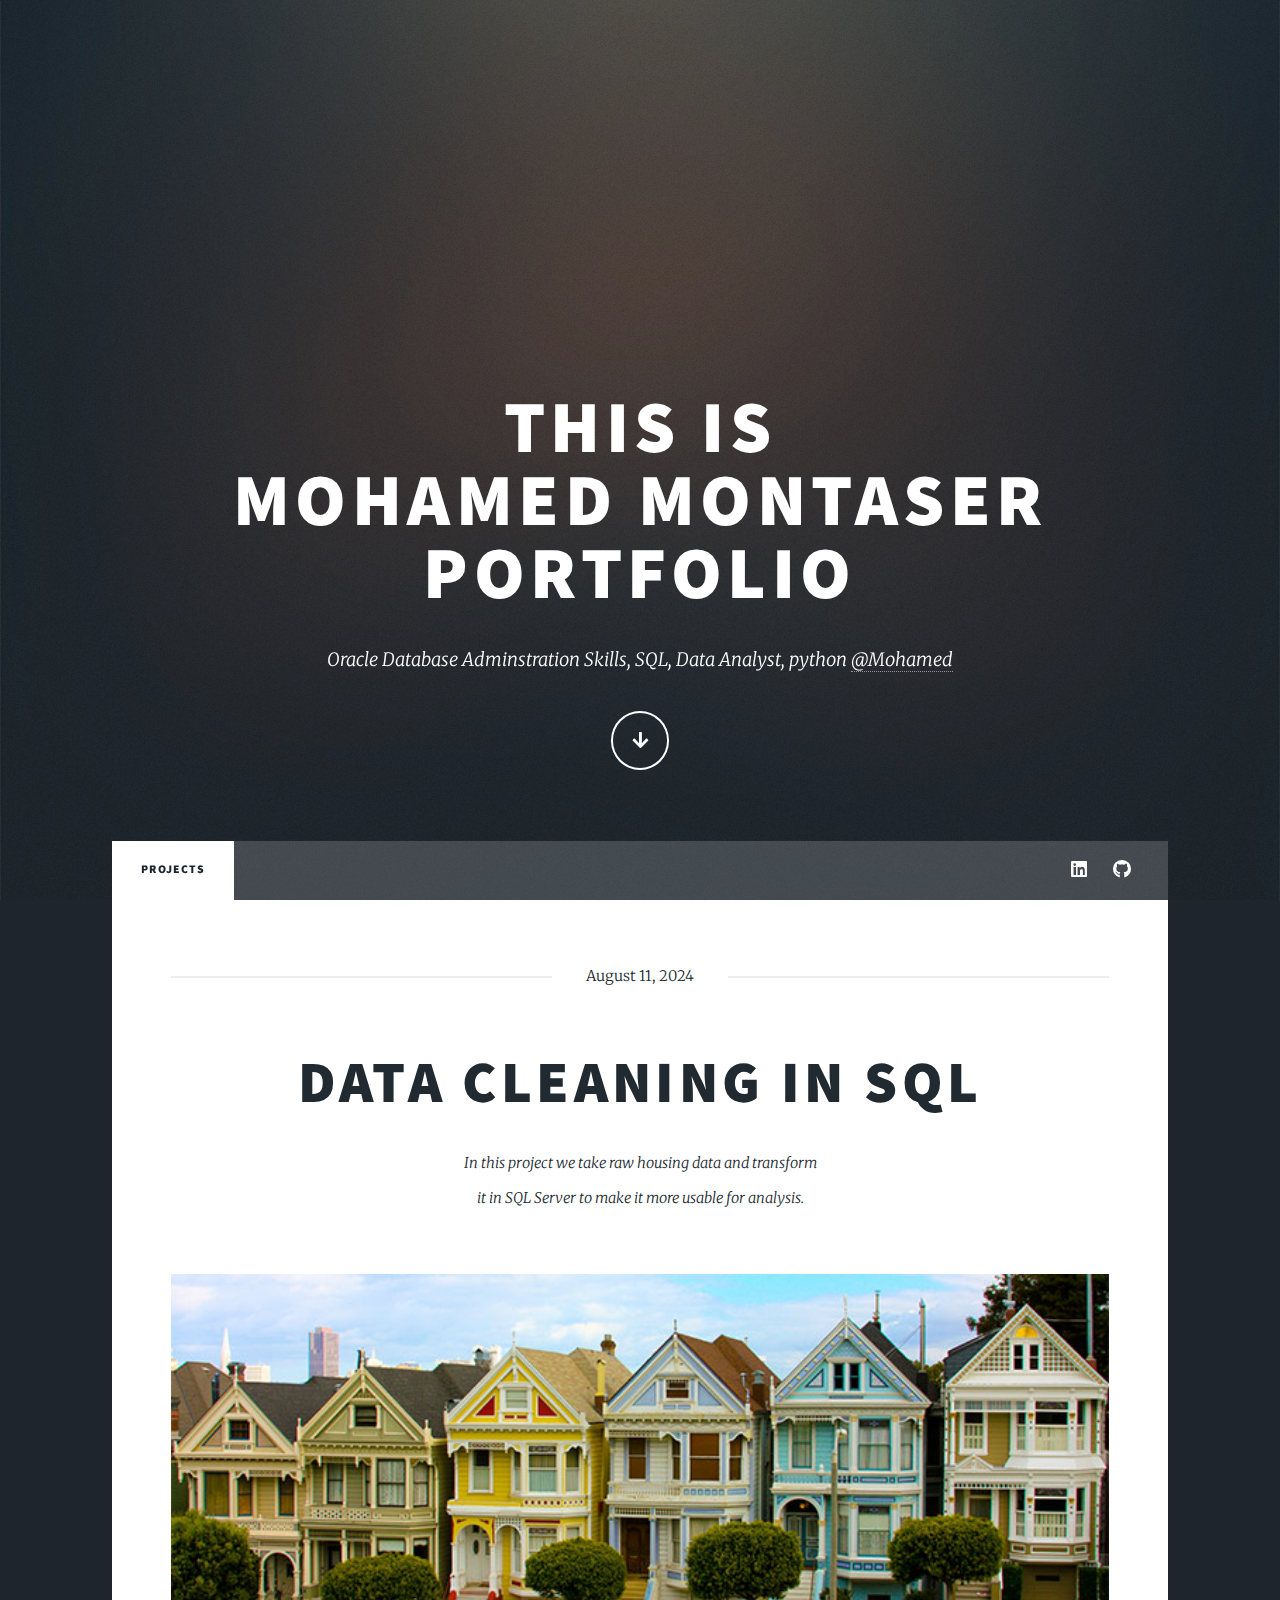
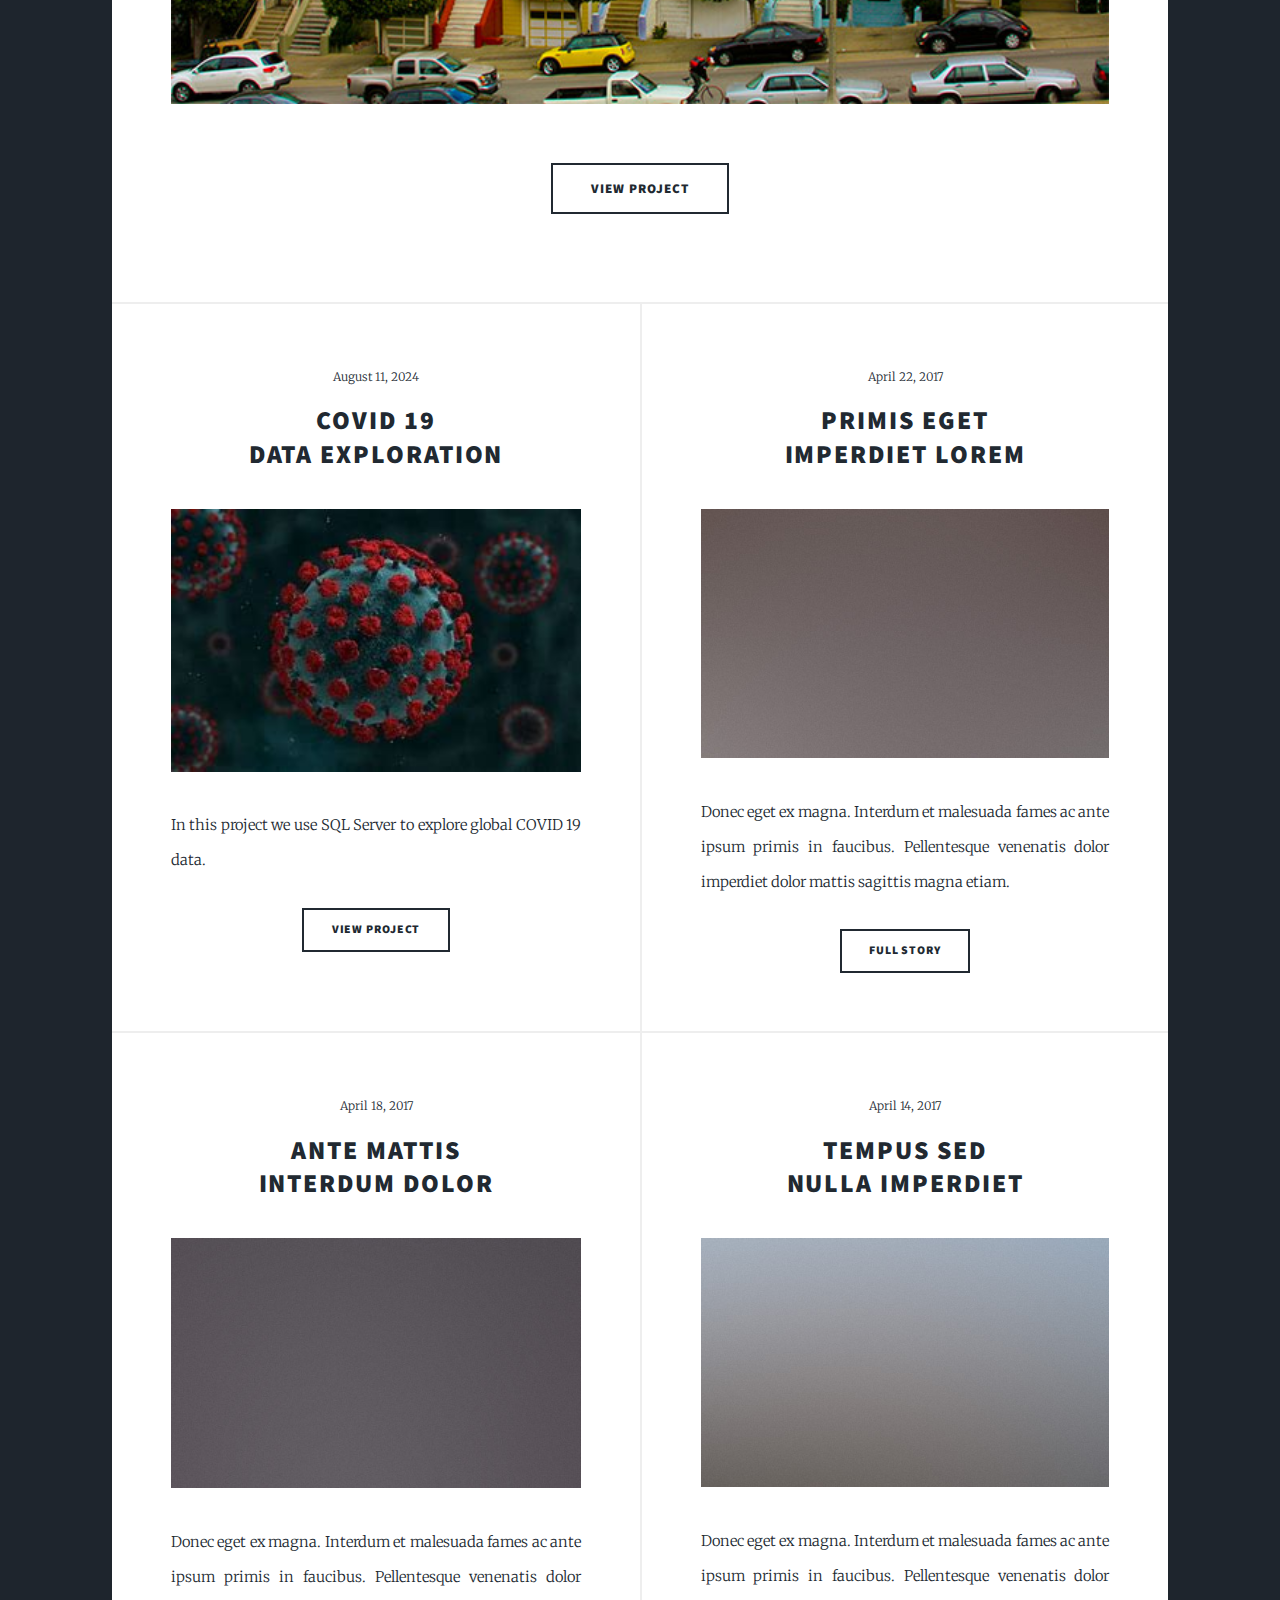
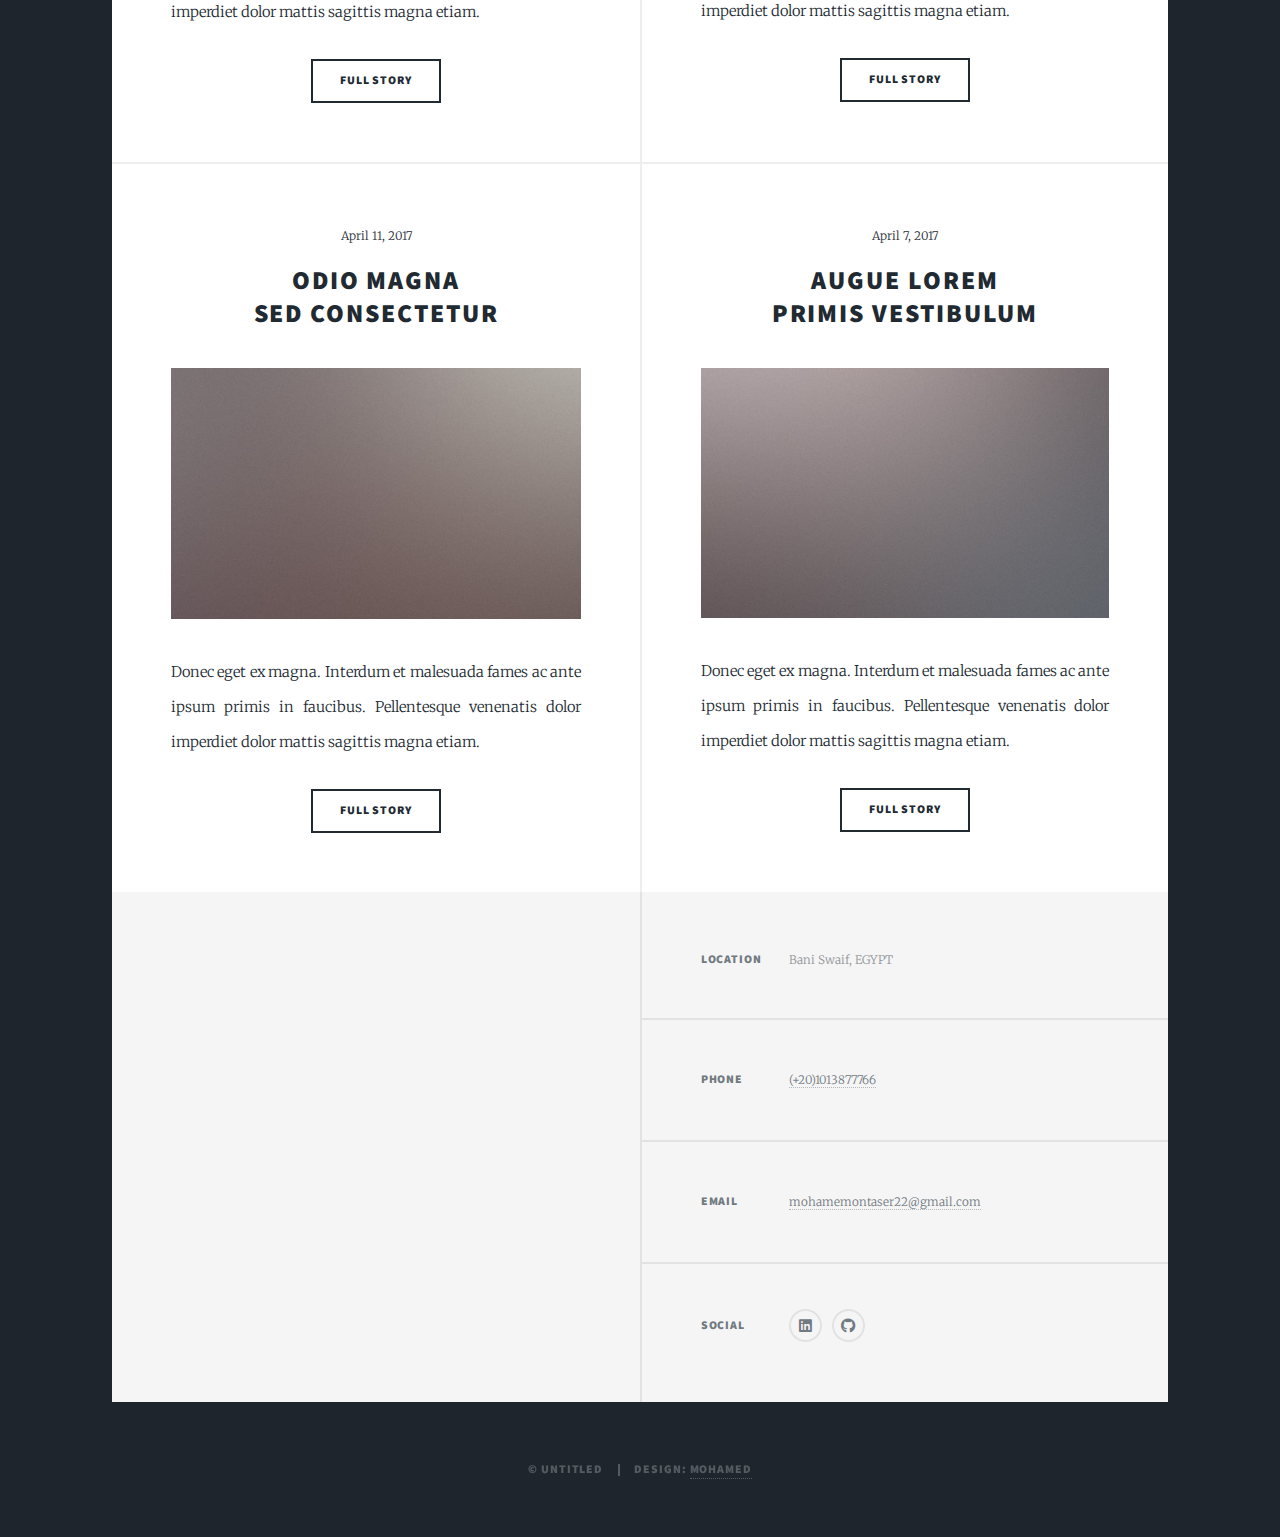
==== commit 51f0fc4c: "Update index.html" ====
--- a/index.html
+++ b/index.html
@@ -21,7 +21,7 @@
 					<div id="intro">
 						<h1>This is<br />
 						Mohamed Montaser Portfolio</h1>
-						<p>Oracle Database Adminstration Skills, SQL, Data Analyst, python <a href="www.linkedin.com/in/mohamed-montaser-401403300">@Mohamed The DBA</a></p>
+						<p>Oracle Database Adminstration Skills, SQL, Data Analyst, python <a href="https://www.linkedin.com/in/mohamed-montaser-401403300/">@Mohamed</a></p>
 						<ul class="actions">
 							<li><a href="#header" class="button icon solid solo fa-arrow-down scrolly">Continue</a></li>
 						</ul>
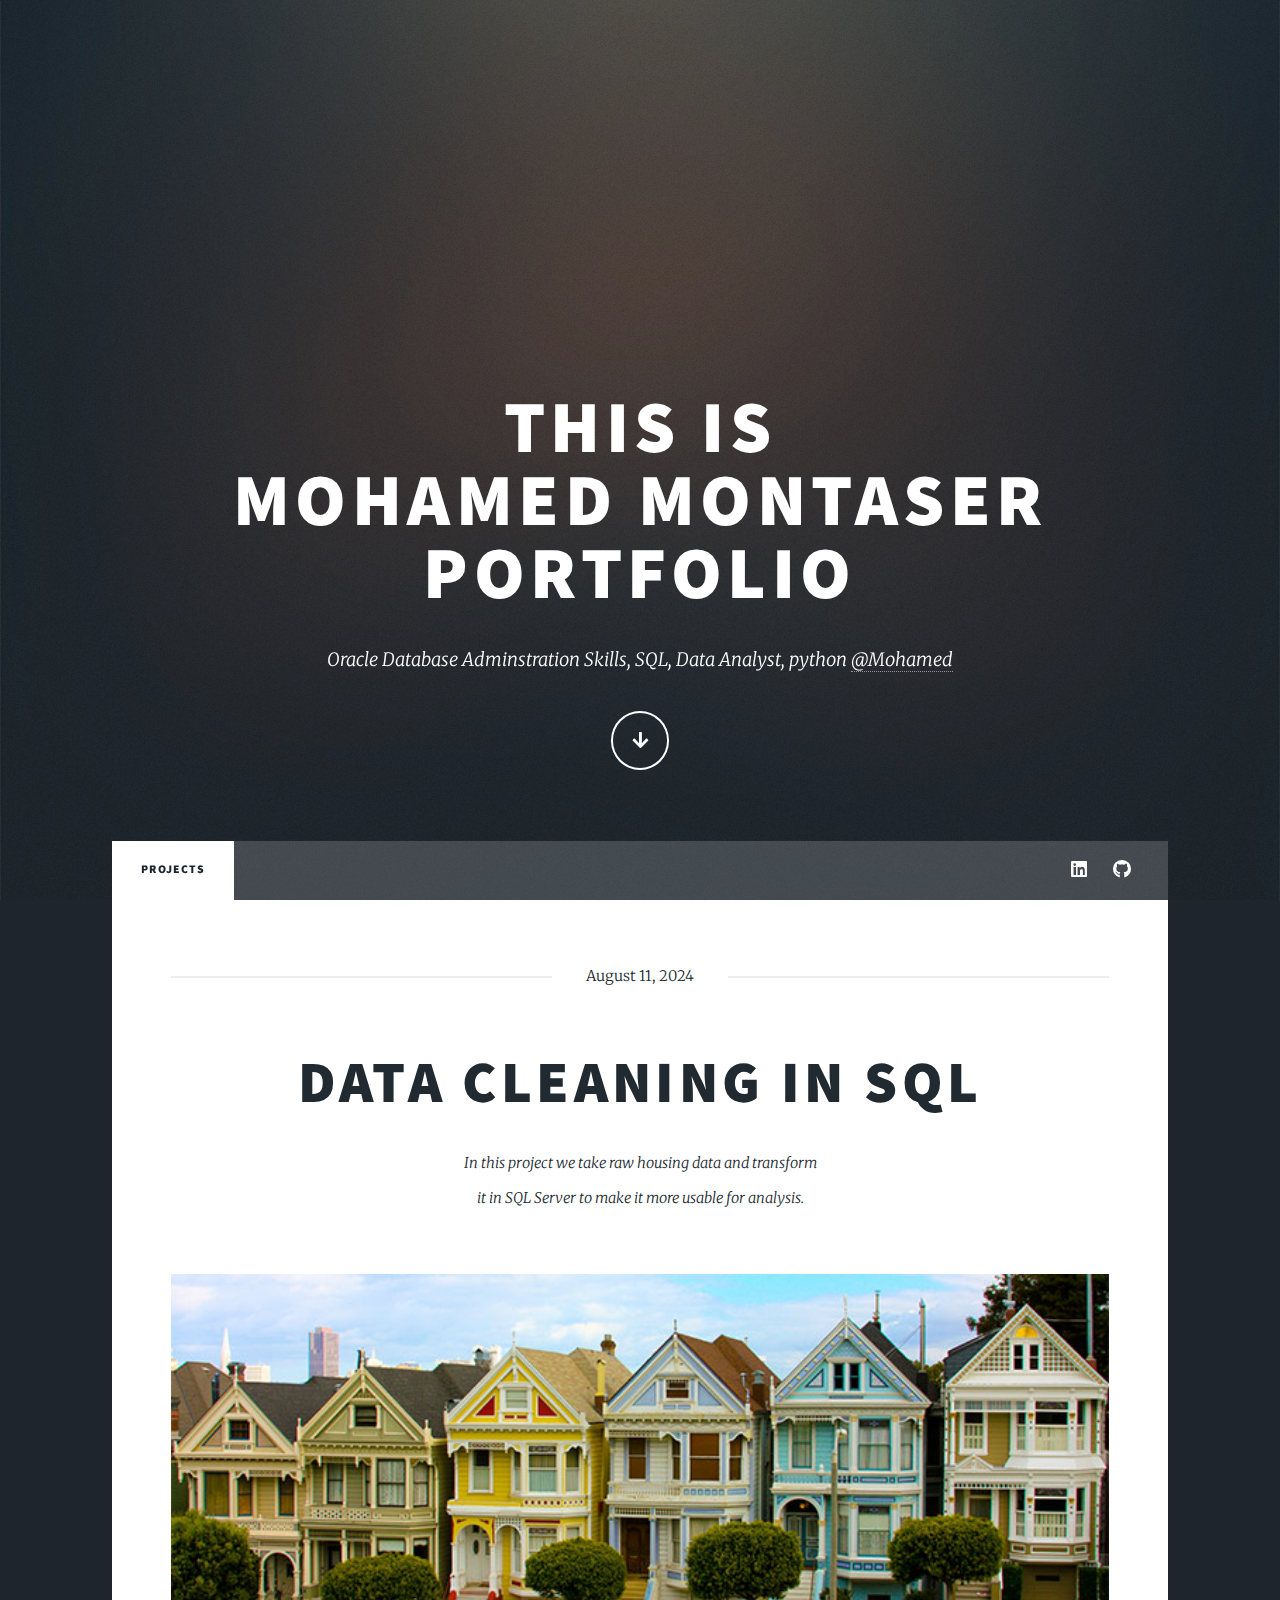
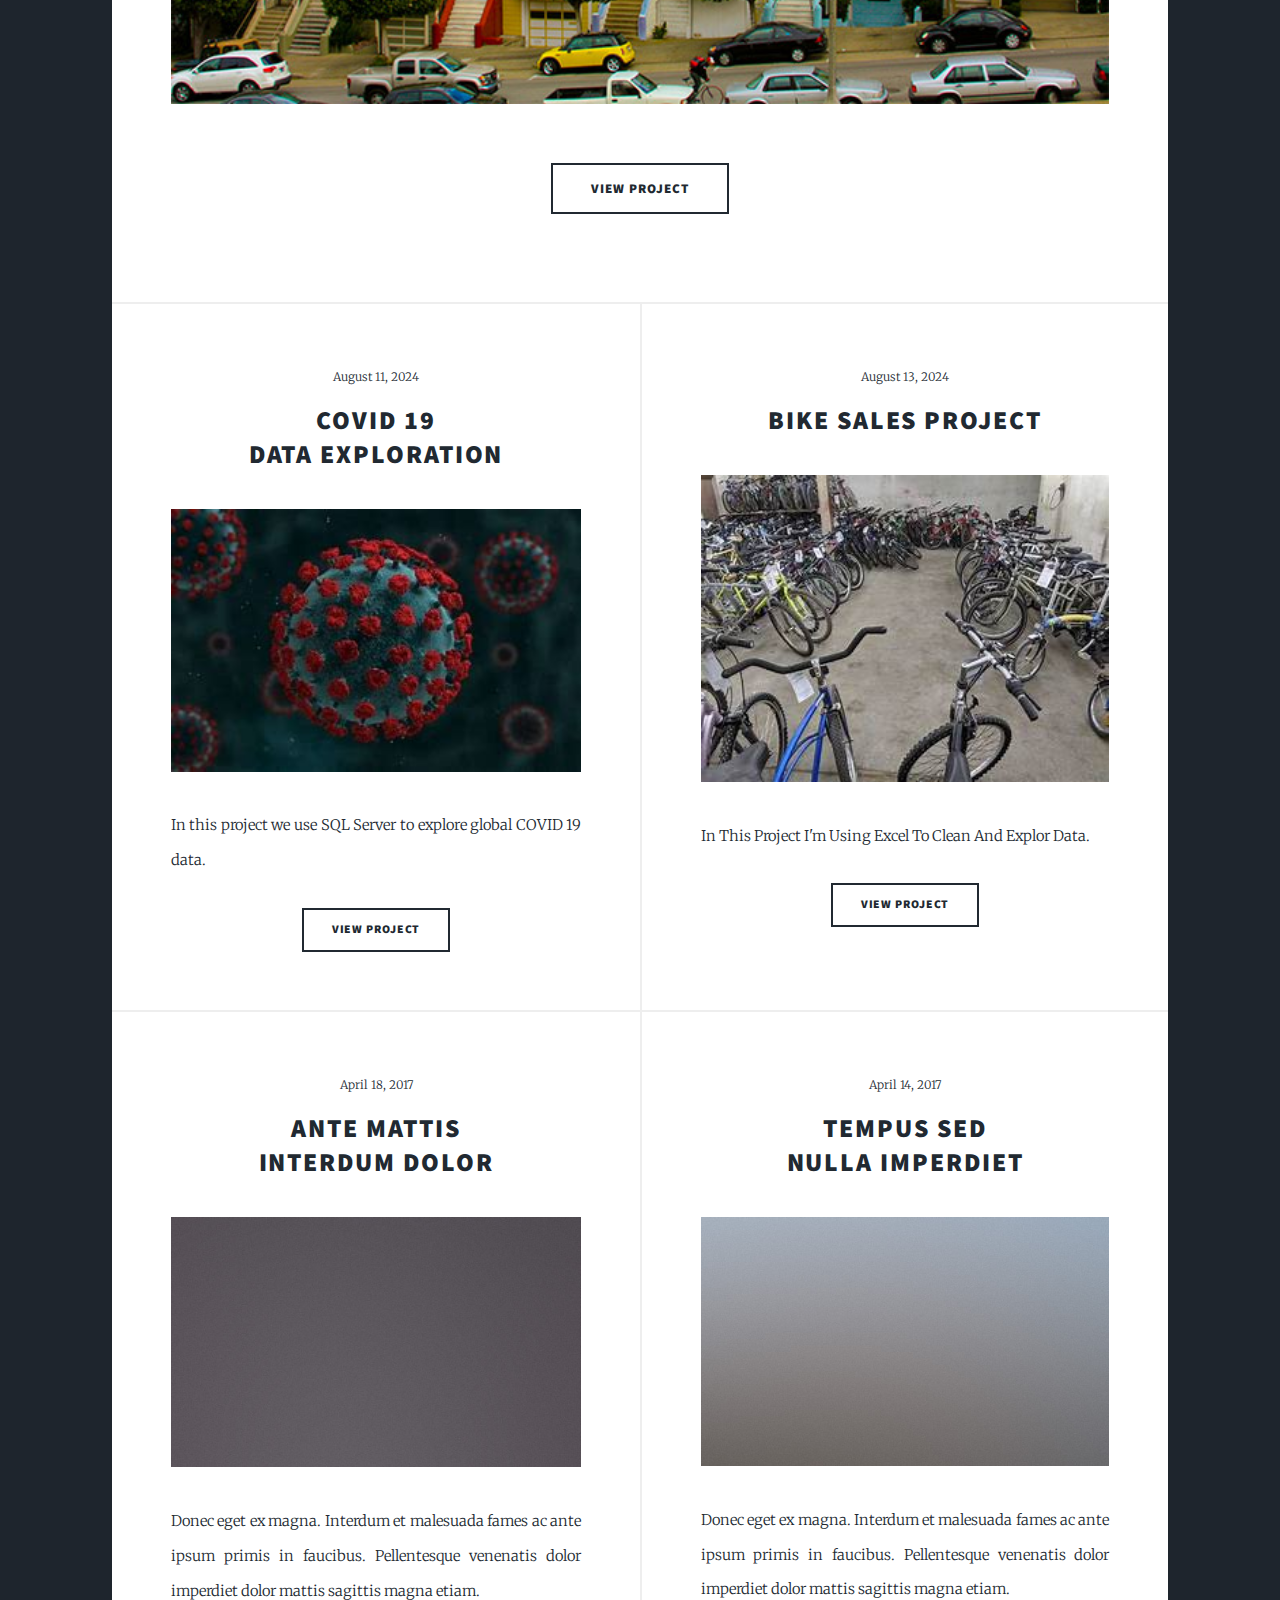
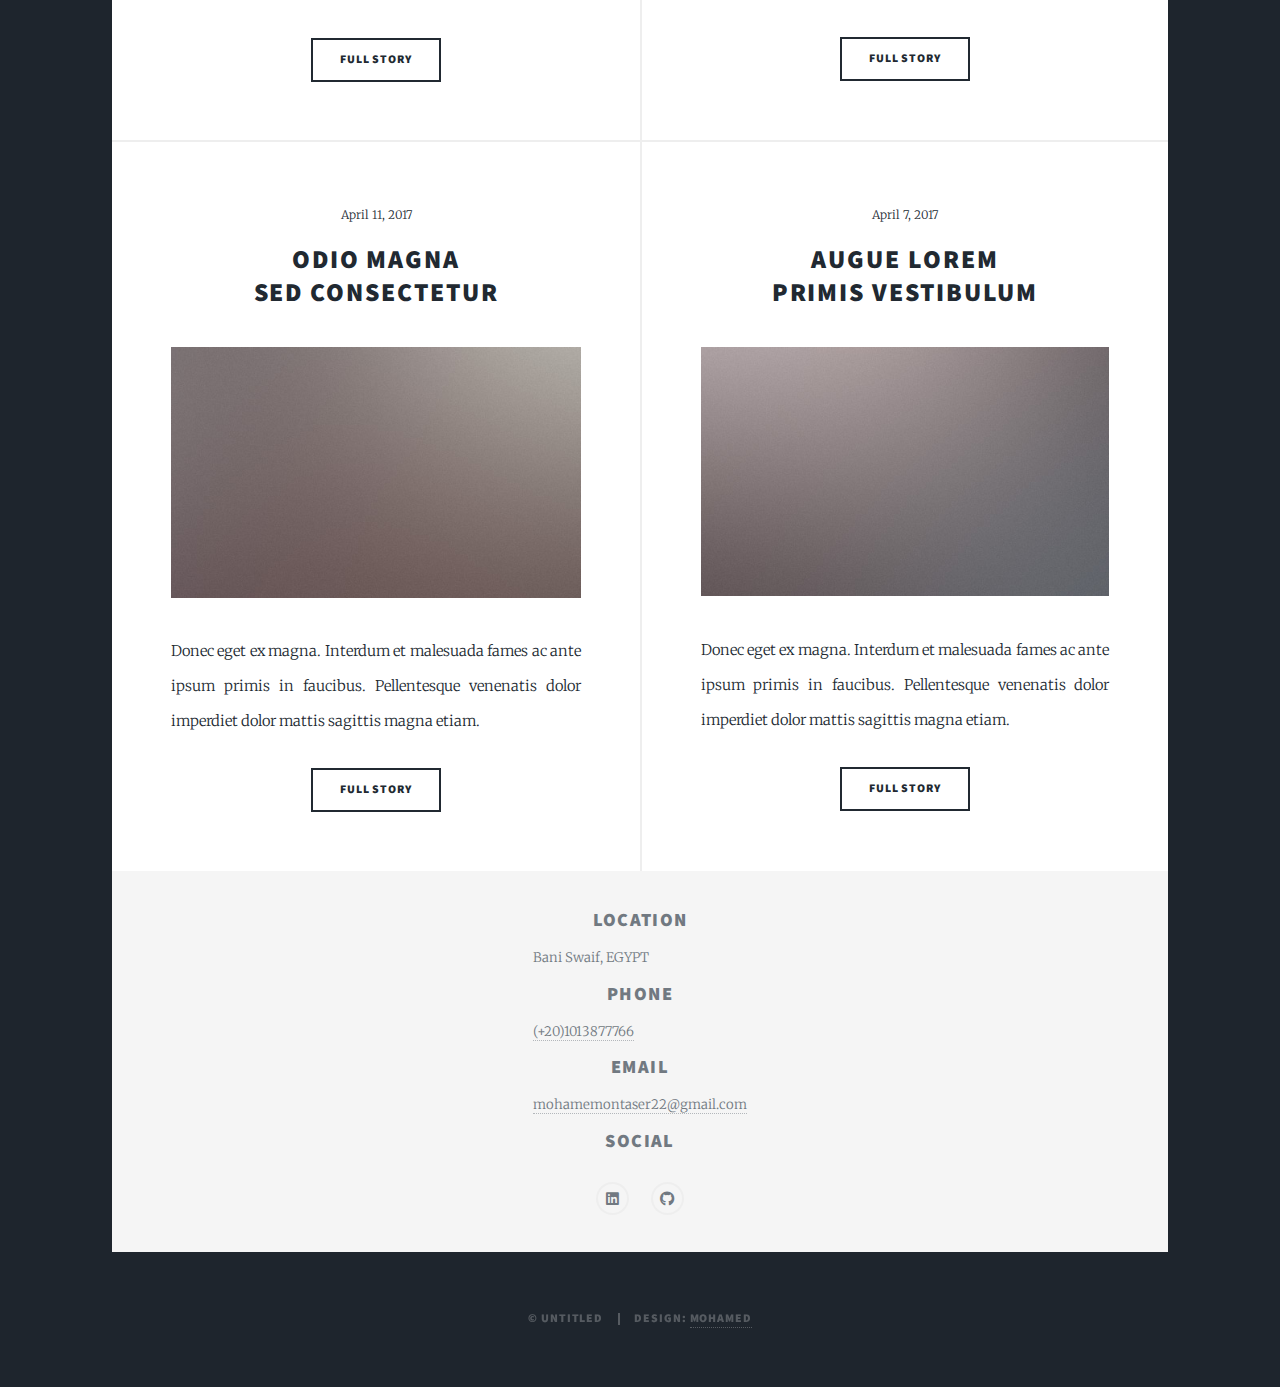
==== commit 35d5ae63: "Update index.html" ====
--- a/index.html
+++ b/index.html
@@ -78,14 +78,14 @@
 								</article>
 								<article>
 									<header>
-										<span class="date">April 22, 2017</span>
-										<h2><a href="#">Primis eget<br />
-										imperdiet lorem</a></h2>
+										<span class="date">August 13, 2024</span>
+										<h2><a href="https://github.com/MohamedM416/PortfolioProjects/blob/main/Bike%20Sales%20Project.xlsx">Bike Sales Project<br />
+										</a></h2>
 									</header>
-									<a href="#" class="image fit"><img src="images/pic03.jpg" alt="" /></a>
-									<p>Donec eget ex magna. Interdum et malesuada fames ac ante ipsum primis in faucibus. Pellentesque venenatis dolor imperdiet dolor mattis sagittis magna etiam.</p>
+									<a href="https://github.com/MohamedM416/PortfolioProjects/blob/main/Bike%20Sales%20Project.xlsx" class="image fit"><img src="./images/gggg.jpeg" alt="" /></a>
+									<p>In This Project I'm Using Excel To Clean And Explor Data.</p>
 									<ul class="actions special">
-										<li><a href="#" class="button">Full Story</a></li>
+										<li><a href="https://github.com/MohamedM416/PortfolioProjects/blob/main/Bike%20Sales%20Project.xlsx" class="button">VIEW PROJECT</a></li>
 									</ul>
 								</article>
 								<article>
--- a/assets/css/main.css
+++ b/assets/css/main.css
@@ -3946,441 +3946,85 @@
 		}
 
 /* Footer */
-
-	#footer {
-		color: #717981;
-		display: -moz-flex;
-		display: -webkit-flex;
-		display: -ms-flex;
-		display: flex;
-		background-color: #f5f5f5;
-		color: #909498;
-		cursor: default;
-		position: relative;
-		margin: 0 auto;
-		width: calc(100% - 4rem);
-		max-width: 72rem;
-		z-index: 2;
-	}
-
-		#footer input, #footer select, #footer textarea {
-			color: #717981;
-		}
-
-		#footer a {
-			color: #717981;
-			border-bottom-color: rgba(113, 121, 129, 0.5);
-		}
-
-			#footer a:hover {
-				border-bottom-color: transparent;
-				color: #18bfef !important;
-			}
-
-		#footer strong, #footer b {
-			color: #717981;
-		}
-
-		#footer h1, #footer h2, #footer h3, #footer h4, #footer h5, #footer h6 {
-			color: #717981;
-		}
-
-		#footer blockquote {
-			border-left-color: #e2e2e2;
-		}
-
-		#footer code {
-			background: rgba(220, 220, 220, 0.5);
-			border-color: #e2e2e2;
-		}
-
-		#footer hr {
-			border-bottom-color: #e2e2e2;
-		}
-
-		#footer .box {
-			border-color: #e2e2e2;
-		}
-
-		#footer input[type="submit"],
-		#footer input[type="reset"],
-		#footer input[type="button"],
-		#footer button,
-		#footer .button {
-			background-color: transparent;
-			box-shadow: inset 0 0 0 2px #717981;
-			color: #717981 !important;
-		}
-
-			#footer input[type="submit"]:hover,
-			#footer input[type="reset"]:hover,
-			#footer input[type="button"]:hover,
-			#footer button:hover,
-			#footer .button:hover {
-				box-shadow: inset 0 0 0 2px #18bfef;
-				color: #18bfef !important;
-			}
-
-			#footer input[type="submit"].primary,
-			#footer input[type="reset"].primary,
-			#footer input[type="button"].primary,
-			#footer button.primary,
-			#footer .button.primary {
-				background-color: #717981;
-				box-shadow: none;
-				color: #f5f5f5 !important;
-			}
-
-				#footer input[type="submit"].primary:hover,
-				#footer input[type="reset"].primary:hover,
-				#footer input[type="button"].primary:hover,
-				#footer button.primary:hover,
-				#footer .button.primary:hover {
-					background-color: #18bfef;
-				}
-
-		#footer label {
-			color: #717981;
-		}
-
-		#footer input[type="text"],
-		#footer input[type="password"],
-		#footer input[type="email"],
-		#footer select,
-		#footer textarea {
-			border-color: #e2e2e2;
-		}
-
-			#footer input[type="text"]:focus,
-			#footer input[type="password"]:focus,
-			#footer input[type="email"]:focus,
-			#footer select:focus,
-			#footer textarea:focus {
-				border-color: #18bfef;
-			}
-
-		#footer select {
-			background-image: url("data:image/svg+xml;charset=utf8,%3Csvg xmlns='http://www.w3.org/2000/svg' width='40' height='40' preserveAspectRatio='none' viewBox='0 0 40 40'%3E%3Cpath d='M9.4,12.3l10.4,10.4l10.4-10.4c0.2-0.2,0.5-0.4,0.9-0.4c0.3,0,0.6,0.1,0.9,0.4l3.3,3.3c0.2,0.2,0.4,0.5,0.4,0.9 c0,0.4-0.1,0.6-0.4,0.9L20.7,31.9c-0.2,0.2-0.5,0.4-0.9,0.4c-0.3,0-0.6-0.1-0.9-0.4L4.3,17.3c-0.2-0.2-0.4-0.5-0.4-0.9 c0-0.4,0.1-0.6,0.4-0.9l3.3-3.3c0.2-0.2,0.5-0.4,0.9-0.4S9.1,12.1,9.4,12.3z' fill='%23e2e2e2' /%3E%3C/svg%3E");
-		}
-
-			#footer select option {
-				background-color: #f5f5f5;
-				color: #717981;
-			}
-
-		#footer .select-wrapper:before {
-			color: #e2e2e2;
-		}
-
-		#footer input[type="checkbox"] + label,
-		#footer input[type="radio"] + label {
-			color: #717981;
-		}
-
-			#footer input[type="checkbox"] + label:before,
-			#footer input[type="radio"] + label:before {
-				border-color: #e2e2e2;
-			}
-
-		#footer input[type="checkbox"]:checked + label:before,
-		#footer input[type="radio"]:checked + label:before {
-			background-color: #717981;
-			border-color: #717981;
-			color: #f5f5f5;
-		}
-
-		#footer input[type="checkbox"]:focus + label:before,
-		#footer input[type="radio"]:focus + label:before {
-			border-color: #18bfef;
-		}
-
-		#footer ::-webkit-input-placeholder {
-			color: #b3b7bb !important;
-		}
-
-		#footer :-moz-placeholder {
-			color: #b3b7bb !important;
-		}
-
-		#footer ::-moz-placeholder {
-			color: #b3b7bb !important;
-		}
-
-		#footer :-ms-input-placeholder {
-			color: #b3b7bb !important;
-		}
-
-		#footer .formerize-placeholder {
-			color: #b3b7bb !important;
-		}
-
-		#footer ul.divided li {
-			border-top-color: #e2e2e2;
-		}
-
-		#footer ul.icons li a.icon:hover:before {
-			color: #18bfef;
-		}
-
-		#footer ul.icons.alt li .icon:before {
-			box-shadow: inset 0 0 0 2px #e2e2e2;
-		}
-
-		#footer ul.icons.alt li a.icon:hover:before {
-			box-shadow: inset 0 0 0 2px #18bfef;
-		}
-
-		#footer header.major .date:before, #footer header.major .date:after {
-			border-top-color: #e2e2e2;
-		}
-
-		#footer table tbody tr {
-			border-color: #e2e2e2;
-		}
-
-			#footer table tbody tr:nth-child(2n + 1) {
-				background-color: rgba(220, 220, 220, 0.5);
-			}
-
-		#footer table th {
-			color: #717981;
-		}
-
-		#footer table thead {
-			border-bottom-color: #e2e2e2;
-		}
-
-		#footer table tfoot {
-			border-top-color: #e2e2e2;
-		}
-
-		#footer table.alt tbody tr td {
-			border-color: #e2e2e2;
-		}
-
-		#footer .pagination a, #footer .pagination span {
-			border-color: #e2e2e2;
-		}
-
-		#footer .pagination a {
-			color: #717981 !important;
-		}
-
-			#footer .pagination a:hover {
-				color: #18bfef !important;
-				border-color: #18bfef;
-				z-index: 1;
-			}
-
-				#footer .pagination a:hover + a,
-				#footer .pagination a:hover + span {
-					border-left-color: #18bfef;
-				}
-
-			#footer .pagination a.active {
-				background-color: #e2e2e2;
-			}
-
-		#footer .pagination span {
-			color: #e2e2e2;
-		}
-
-		#footer > section {
-			-moz-flex-basis: 50%;
-			-webkit-flex-basis: 50%;
-			-ms-flex-basis: 50%;
-			flex-basis: 50%;
-			-moz-flex-grow: 1;
-			-webkit-flex-grow: 1;
-			-ms-flex-grow: 1;
-			flex-grow: 1;
-			-moz-flex-shrink: 1;
-			-webkit-flex-shrink: 1;
-			-ms-flex-shrink: 1;
-			flex-shrink: 1;
-			padding: 4rem 4rem 2rem 4rem ;
-			border-left: solid 2px #e2e2e2;
-		}
-
-			#footer > section:first-child {
-				border-left: 0;
-			}
-
-			#footer > section.split {
-				display: -moz-flex;
-				display: -webkit-flex;
-				display: -ms-flex;
-				display: flex;
-				-moz-flex-direction: column;
-				-webkit-flex-direction: column;
-				-ms-flex-direction: column;
-				flex-direction: column;
-				padding: 0;
-			}
-
-				#footer > section.split > section {
-					padding: 3rem 4rem 1rem 4rem ;
-					border-top: solid 2px #e2e2e2;
-				}
-
-					#footer > section.split > section:first-child {
-						padding: 5rem 4rem 1rem 4rem ;
-						border-top: 0;
-					}
-
-					#footer > section.split > section:last-child {
-						padding: 3rem 4rem 3rem 4rem ;
-					}
-
-				#footer > section.split.contact > section {
-					display: -moz-flex;
-					display: -webkit-flex;
-					display: -ms-flex;
-					display: flex;
-					-moz-align-items: center;
-					-webkit-align-items: center;
-					-ms-align-items: center;
-					align-items: center;
-					padding: 3.15rem 4rem;
-				}
-
-					#footer > section.split.contact > section > * {
-						margin-bottom: 0;
-					}
-
-					#footer > section.split.contact > section > :first-child {
-						-moz-flex-shrink: 0;
-						-webkit-flex-shrink: 0;
-						-ms-flex-shrink: 0;
-						flex-shrink: 0;
-						-moz-flex-grow: 0;
-						-webkit-flex-grow: 0;
-						-ms-flex-grow: 0;
-						flex-grow: 0;
-						width: 6rem;
-					}
-
-					#footer > section.split.contact > section > :last-child {
-						-moz-flex-shrink: 1;
-						-webkit-flex-shrink: 1;
-						-ms-flex-shrink: 1;
-						flex-shrink: 1;
-						-moz-flex-grow: 1;
-						-webkit-flex-grow: 1;
-						-ms-flex-grow: 1;
-						flex-grow: 1;
-					}
-
-					#footer > section.split.contact > section:first-child {
-						padding: 4rem 4rem 3rem 4rem;
-					}
-
-					#footer > section.split.contact > section:last-child {
-						padding: 3rem 4rem 4rem 4rem;
-					}
-
-					#footer > section.split.contact > section.alt {
-						-moz-align-items: -moz-flex-start;
-						-webkit-align-items: -webkit-flex-start;
-						-ms-align-items: -ms-flex-start;
-						align-items: flex-start;
-					}
-
-						#footer > section.split.contact > section.alt > :last-child {
-							margin-top: -0.325rem;
-						}
-
-		#footer form label,
-		#footer h3,
-		#footer p {
-			font-size: 0.8rem;
-		}
-
-		@media screen and (max-width: 980px) {
-
-			#footer {
-				display: block;
-			}
-
-				#footer > section {
-					border-top: solid 2px #e2e2e2;
-				}
-
-					#footer > section:first-child {
-						border-top: 0;
-					}
-
-					#footer > section.split > section {
-						padding: 4rem 4rem 2rem 4rem ;
-					}
-
-						#footer > section.split > section:first-child {
-							padding: 4rem 4rem 2rem 4rem ;
-						}
-
-						#footer > section.split > section:last-child {
-							padding: 4rem 4rem 2rem 4rem ;
-						}
-
-					#footer > section.split.contact > section {
-						padding: 4rem;
-					}
-
-						#footer > section.split.contact > section:first-child {
-							padding: 4rem;
-						}
-
-						#footer > section.split.contact > section:last-child {
-							padding: 4rem;
-						}
-
-				#footer form label,
-				#footer h3,
-				#footer p {
-					font-size: 0.9rem;
-				}
-
-		}
-
-		@media screen and (max-width: 736px) {
-
-			#footer > section {
-				padding: 2rem 2rem 0.1rem 2rem ;
-			}
-
-				#footer > section.split > section {
-					padding: 2rem 2rem 0.1rem 2rem ;
-				}
-
-					#footer > section.split > section:first-child {
-						padding: 2rem 2rem 0.1rem 2rem ;
-					}
-
-					#footer > section.split > section:last-child {
-						padding: 2rem 2rem 0.1rem 2rem ;
-					}
-
-				#footer > section.split.contact > section {
-					padding: 2rem;
-				}
-
-					#footer > section.split.contact > section:first-child {
-						padding: 2rem;
-					}
-
-					#footer > section.split.contact > section:last-child {
-						padding: 2rem;
-					}
-
-		}
-
-		@media screen and (max-width: 480px) {
-
-			#footer {
-				width: 100%;
-			}
-
-		}
+#footer {
+    color: #717981;
+    display: flex;
+    flex-direction: column;
+    justify-content: center;
+    align-items: center;
+    background-color: #f5f5f5;
+    cursor: default;
+    position: relative;
+    margin: 0 auto;
+    width: calc(100% - 4rem);
+    max-width: 72rem;
+    z-index: 2;
+    padding: 2rem; /* Added padding for better spacing */
+    text-align: center; /* Center text alignment */
+}
+
+#footer a {
+    color: #717981;
+    border-bottom-color: rgba(113, 121, 129, 0.5);
+}
+
+#footer a:hover {
+    border-bottom-color: transparent;
+    color: #18bfef !important;
+}
+
+#footer h1, #footer h2, #footer h3, #footer h4, #footer h5, #footer h6 {
+    color: #717981;
+    margin: 0.5rem 0;
+}
+
+#footer p {
+    margin: 0.5rem 0;
+    font-size: 0.9rem;
+}
+
+#footer ul.icons {
+    list-style: none;
+    padding: 0;
+    margin: 1rem 0 0 0;
+    display: flex;
+    justify-content: center;
+    gap: 1rem;
+}
+
+#footer ul.icons li {
+    display: inline-block;
+}
+
+#footer ul.icons li a {
+    color: #717981;
+    font-size: 1.5rem;
+    text-decoration: none;
+}
+
+#footer ul.icons li a:hover {
+    color: #18bfef;
+}
+
+@media screen and (max-width: 980px) {
+    #footer {
+        padding: 2rem;
+    }
+}
+
+@media screen and (max-width: 736px) {
+    #footer {
+        padding: 2rem;
+    }
+}
+
+@media screen and (max-width: 480px) {
+    #footer {
+        width: 100%;
+        padding: 1rem;
+    }
+}
+
 
 	#copyright {
 		color: #ffffff;
@@ -4686,4 +4330,4 @@
 			visibility: visible;
 		}
 
-	}+	}
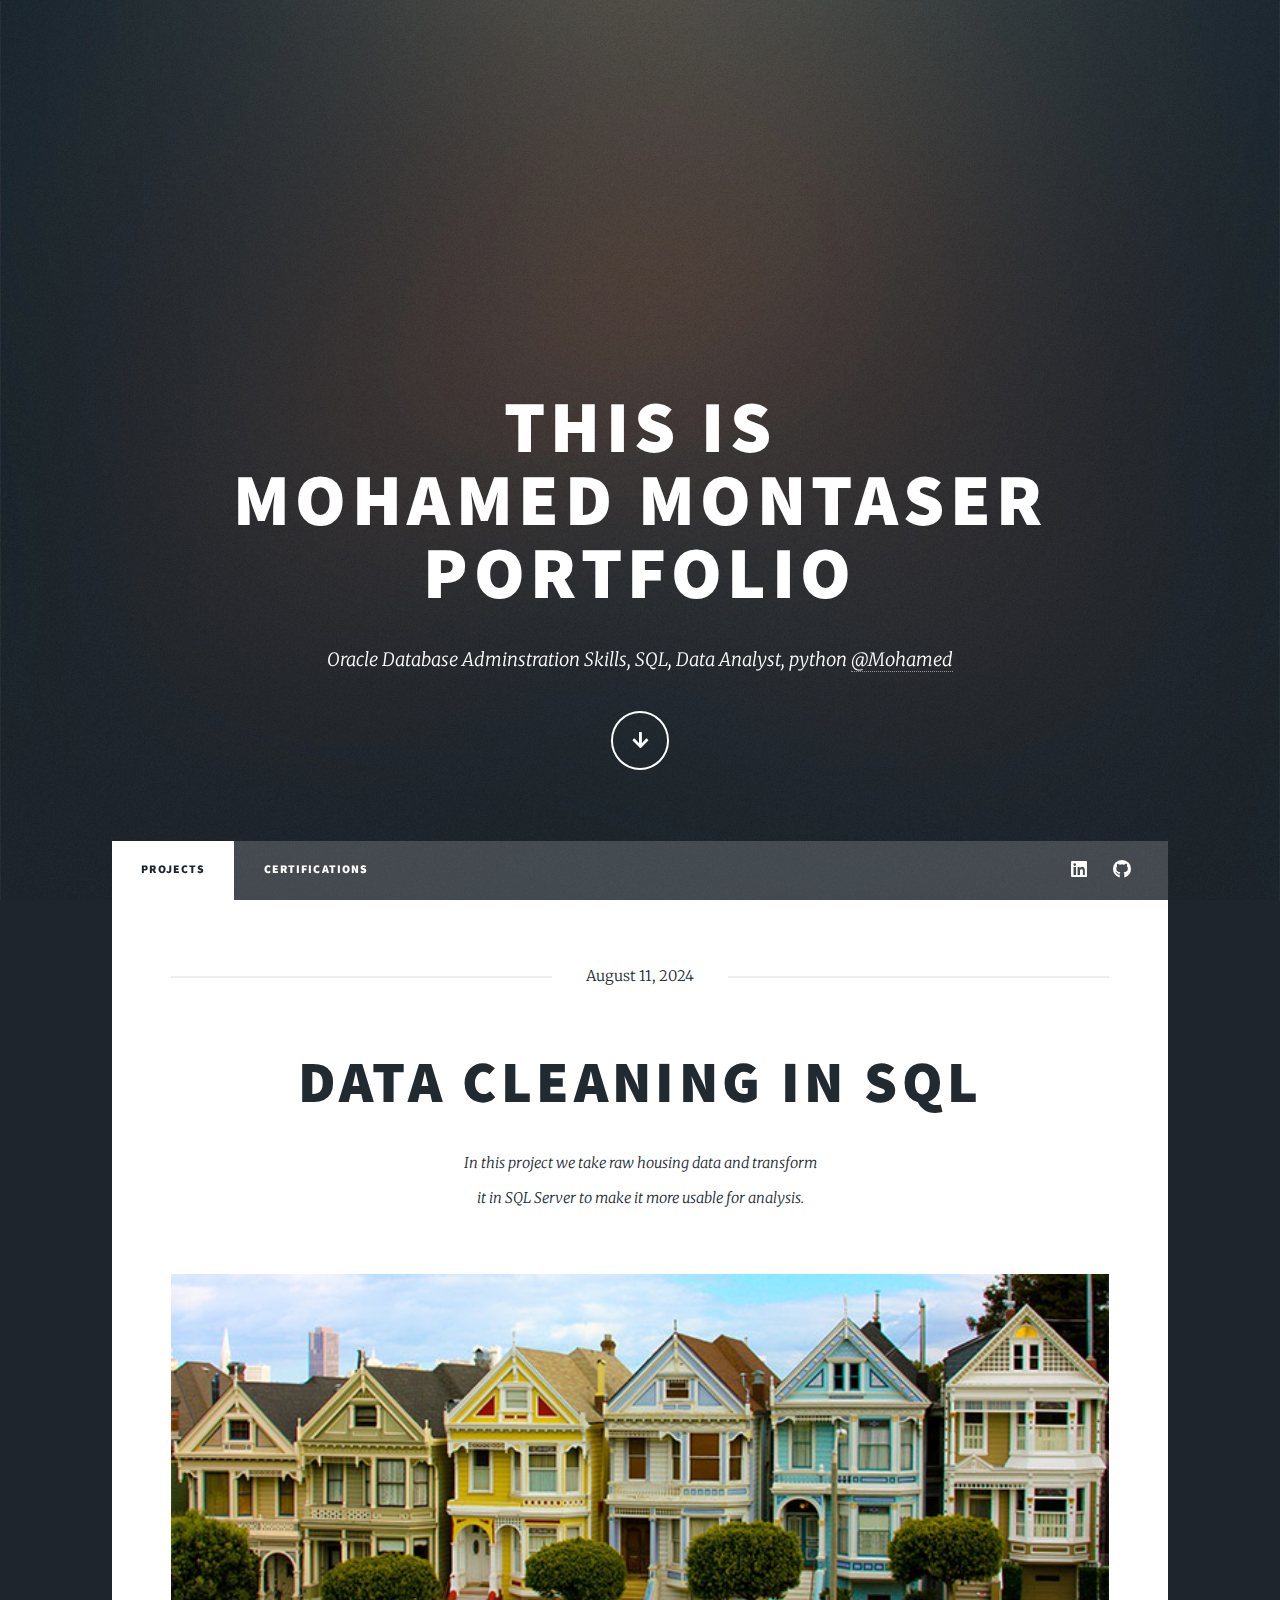
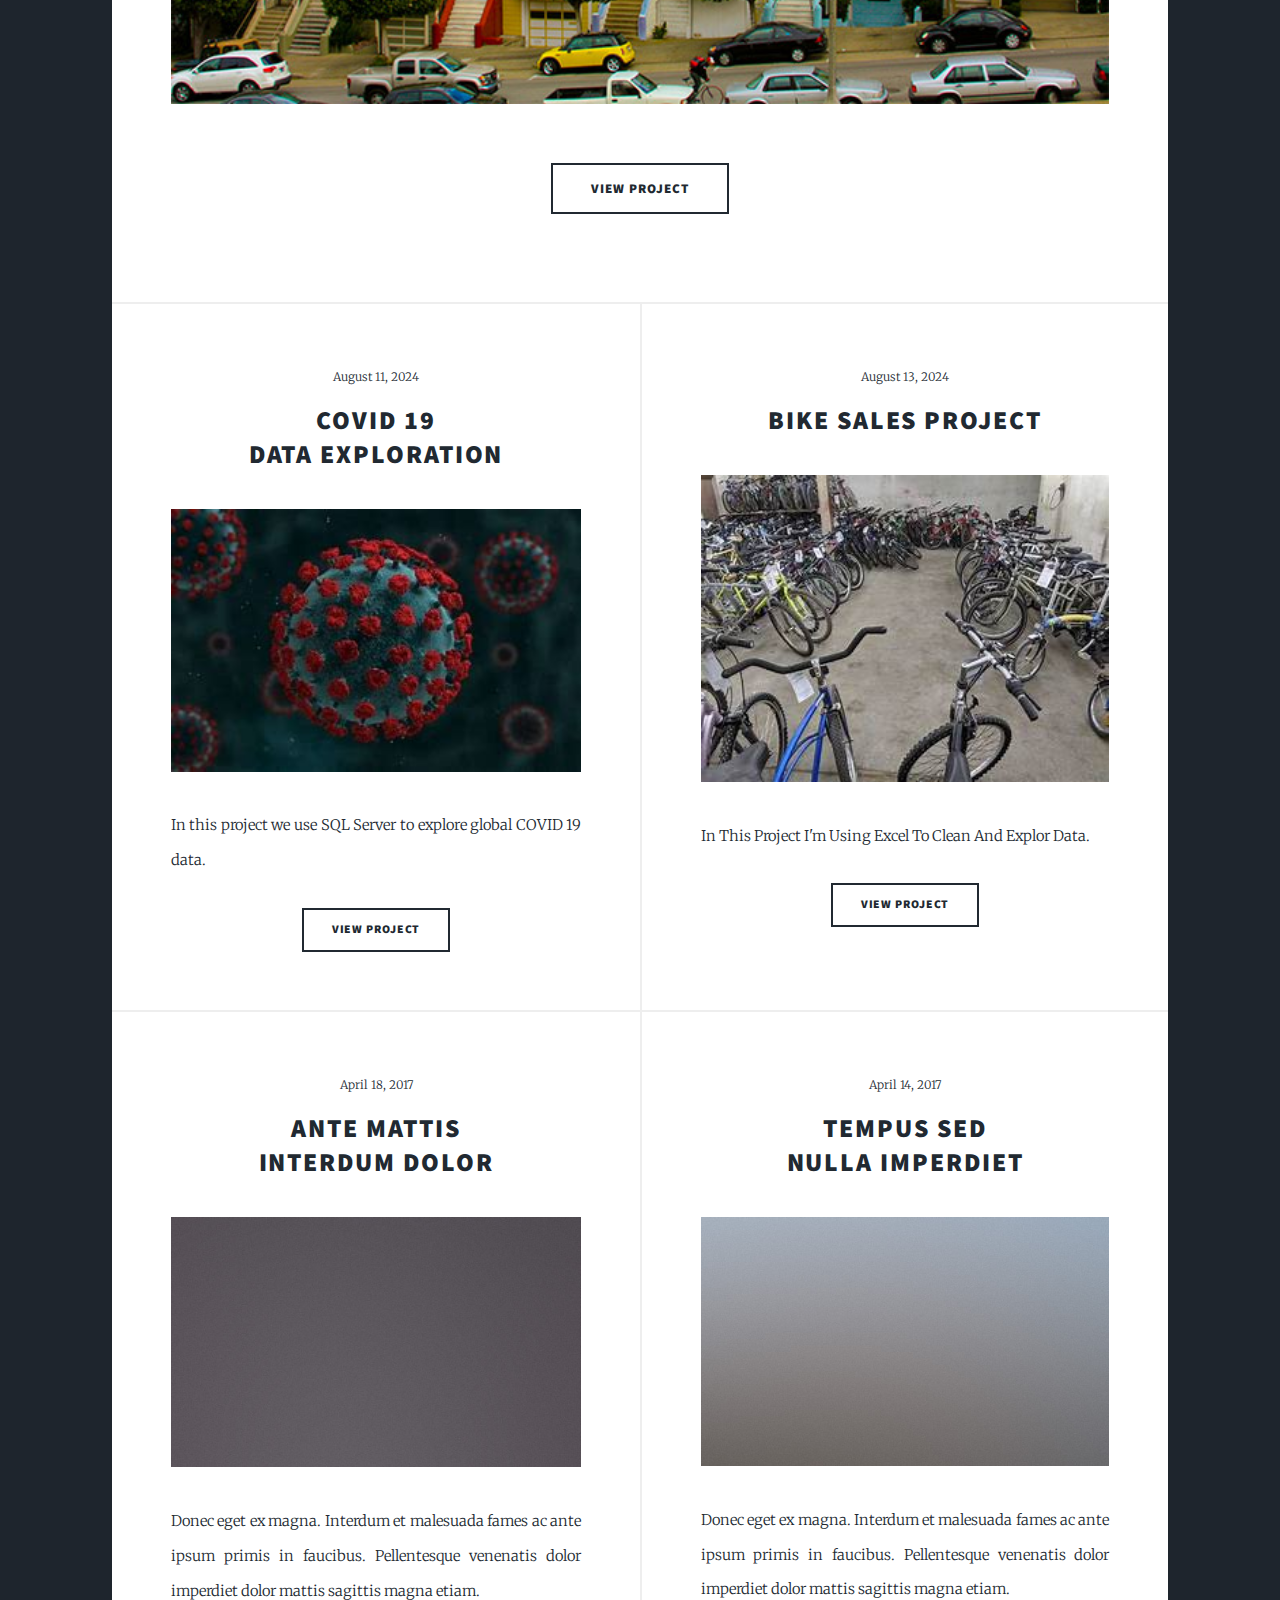
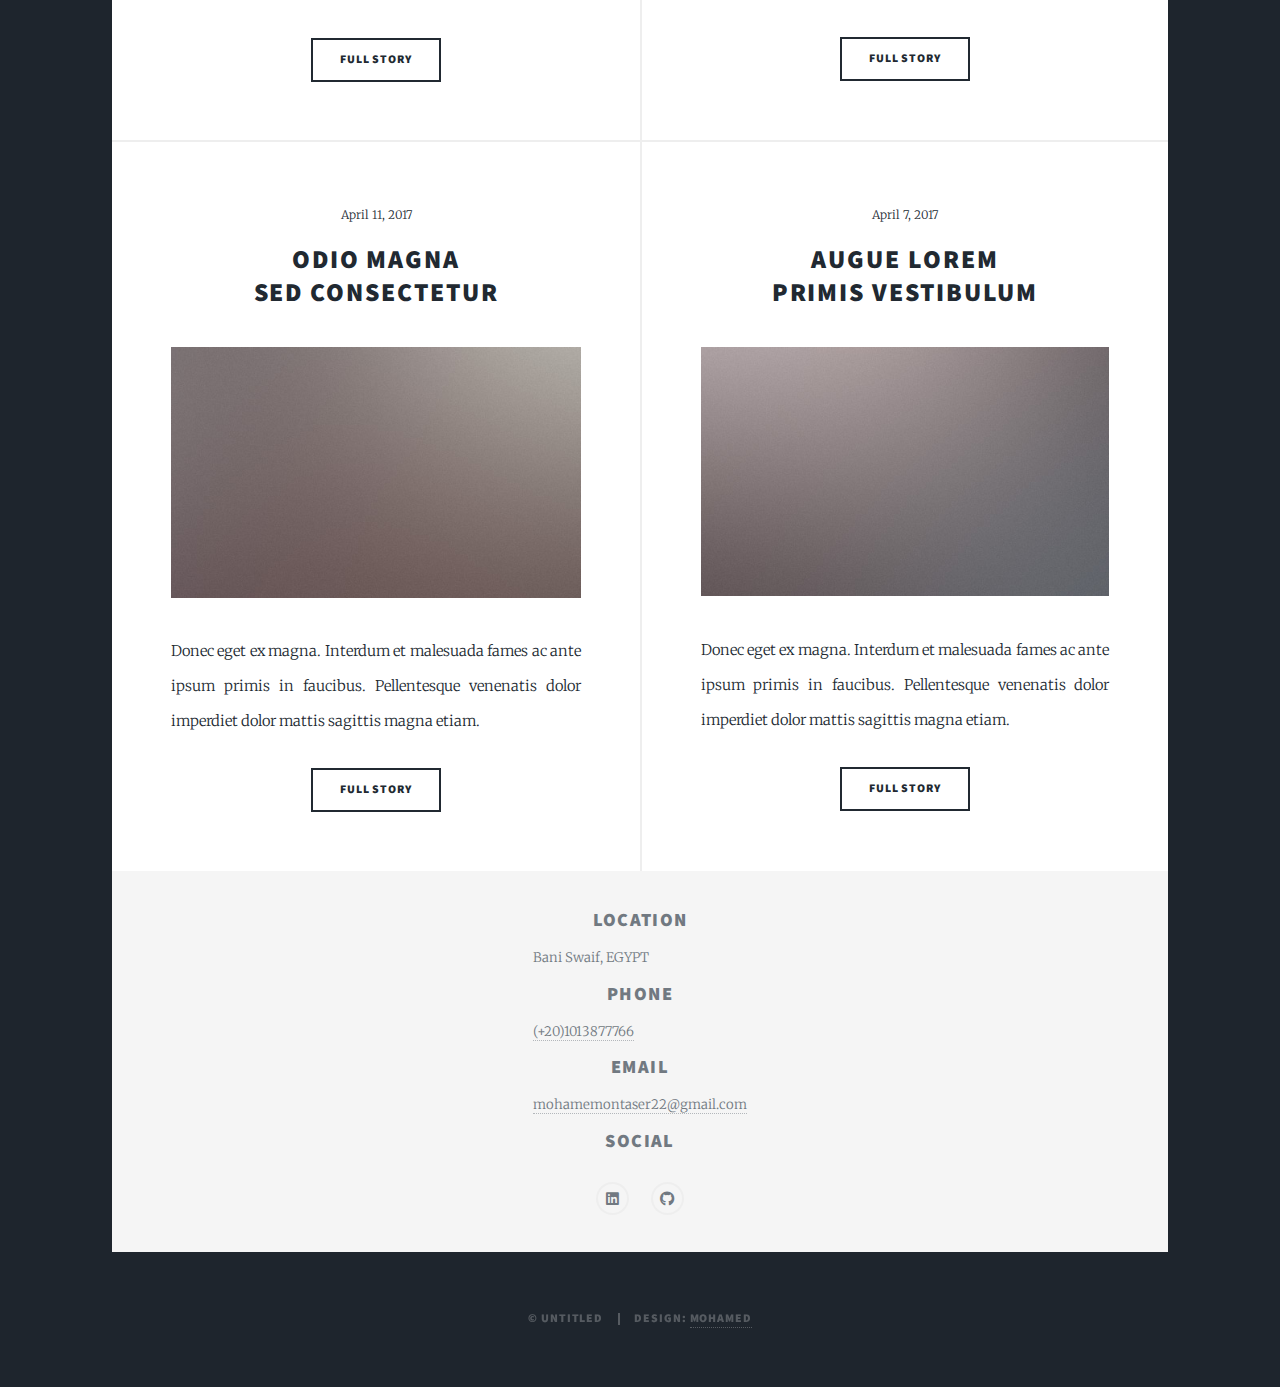
==== commit f7d75978: "Update index.html" ====
--- a/index.html
+++ b/index.html
@@ -36,7 +36,7 @@
 					<nav id="nav">
 						<ul class="links">
 							<li class="active"><a href="index.html">PROJECTS</a></li>
-						
+							<li><a href="generic.html">Certifications</a></li>
 						</ul>
 						<ul class="icons">
 							<li><a href="https://www.linkedin.com/in/mohamed-montaser-401403300/" class="icon brands alt fa-linkedin"><span class="label">linkedin</span></a></li>
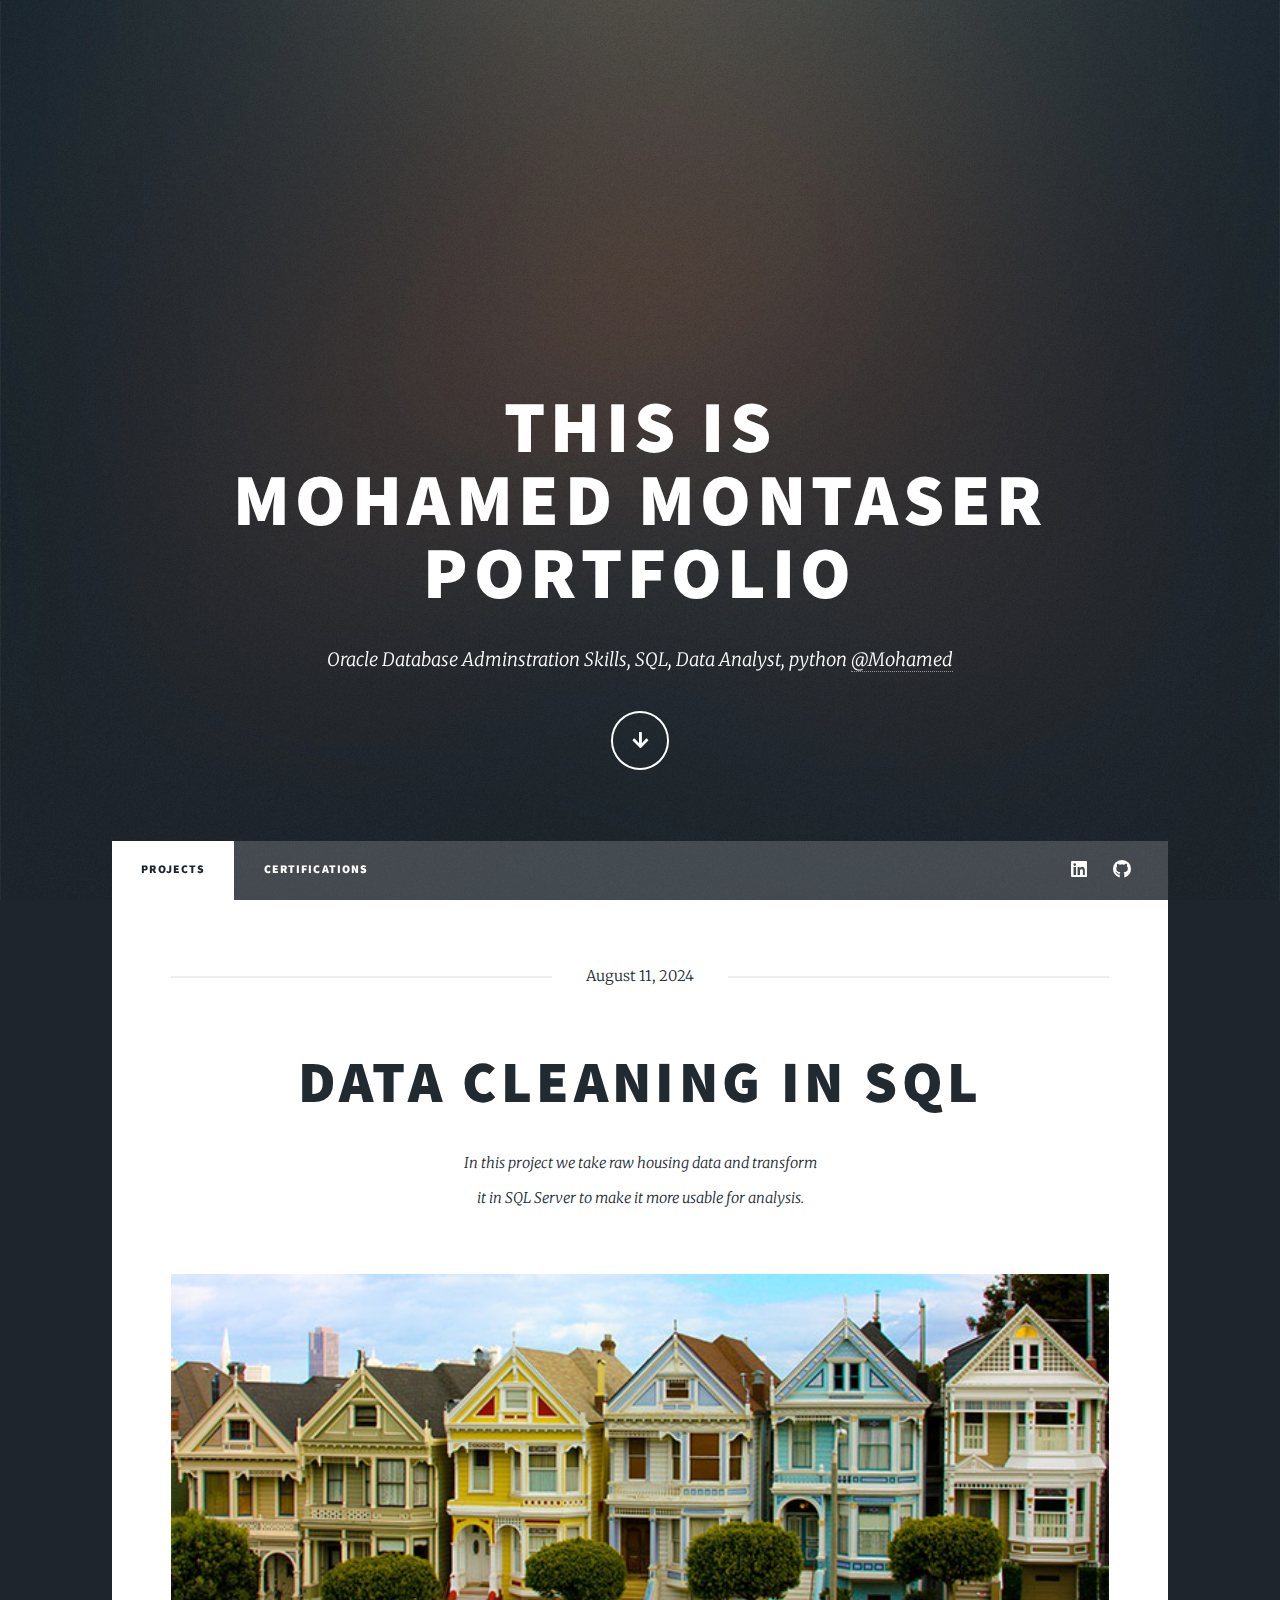
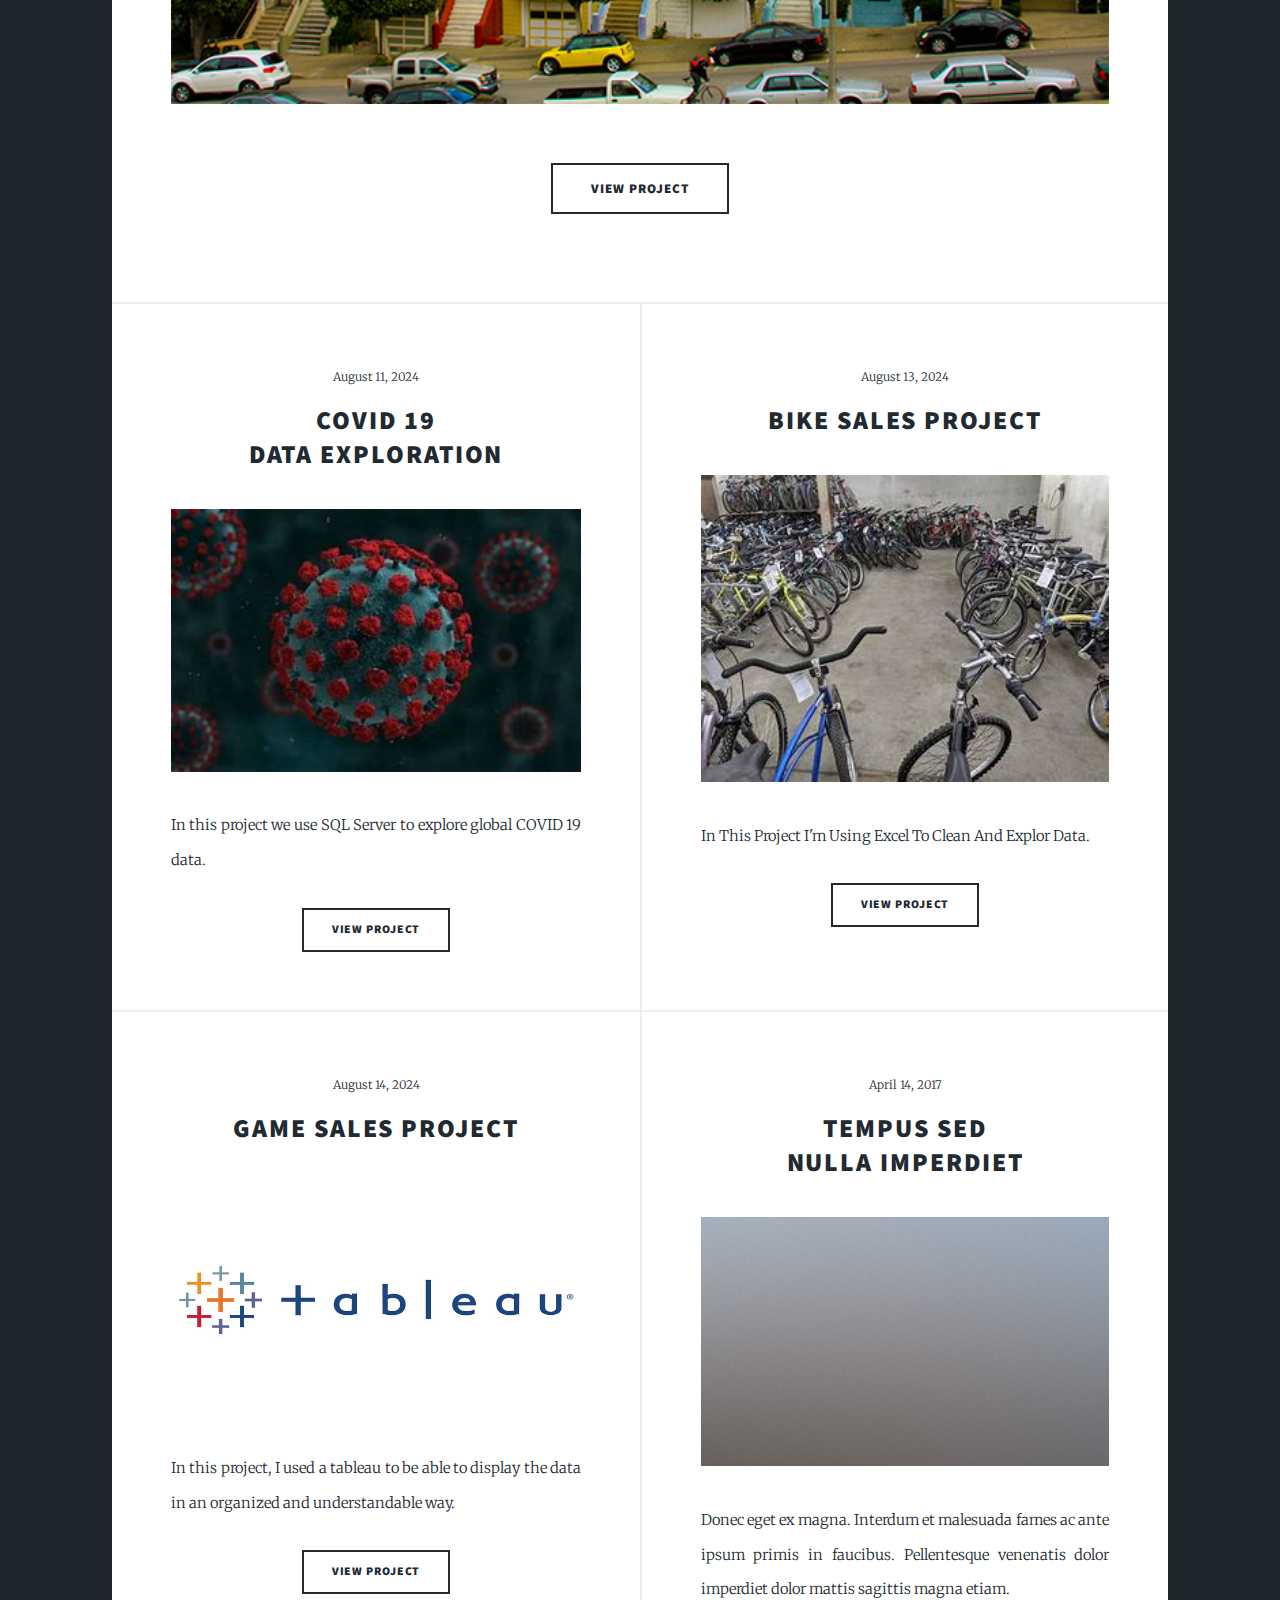
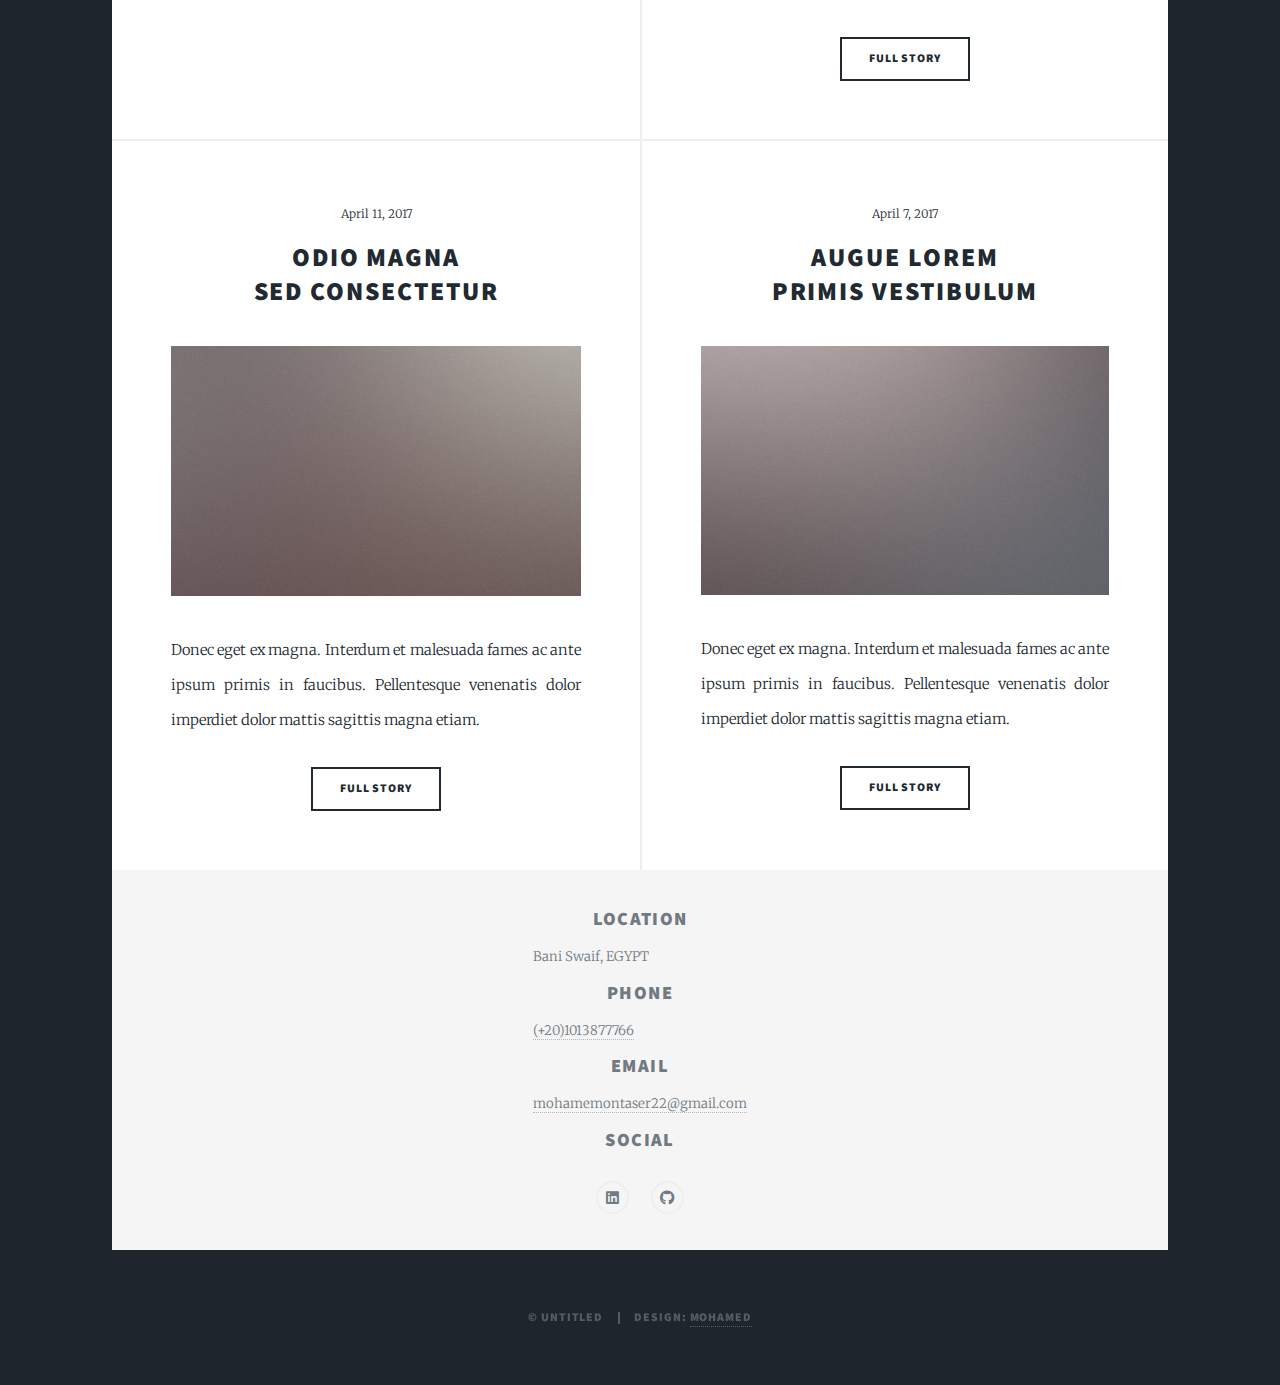
==== commit 9ca343f7: "Update index.html" ====
--- a/index.html
+++ b/index.html
@@ -90,14 +90,14 @@
 								</article>
 								<article>
 									<header>
-										<span class="date">April 18, 2017</span>
-										<h2><a href="#">Ante mattis<br />
-										interdum dolor</a></h2>
+										<span class="date">August 14, 2024</span>
+										<h2><a href="https://public.tableau.com/views/Book1_17236320276960/GameSalesOverView?:language=en-US&publish=yes&:sid=&:redirect=auth&:display_count=n&:origin=viz_share_link">Game Sales Project<br />
+										</a></h2>
 									</header>
-									<a href="#" class="image fit"><img src="images/pic04.jpg" alt="" /></a>
-									<p>Donec eget ex magna. Interdum et malesuada fames ac ante ipsum primis in faucibus. Pellentesque venenatis dolor imperdiet dolor mattis sagittis magna etiam.</p>
+									<a href="https://public.tableau.com/views/Book1_17236320276960/GameSalesOverView?:language=en-US&publish=yes&:sid=&:redirect=auth&:display_count=n&:origin=viz_share_link" class="image fit"><img src="./images/tableau.jpg" alt="" /></a>
+									<p>In this project, I used a tableau to be able to display the data in an organized and understandable way.</p>
 									<ul class="actions special">
-										<li><a href="#" class="button">Full Story</a></li>
+										<li><a href="https://public.tableau.com/views/Book1_17236320276960/GameSalesOverView?:language=en-US&publish=yes&:sid=&:redirect=auth&:display_count=n&:origin=viz_share_link" class="button">VIEW PROJECT</a></li>
 									</ul>
 								</article>
 								<article>
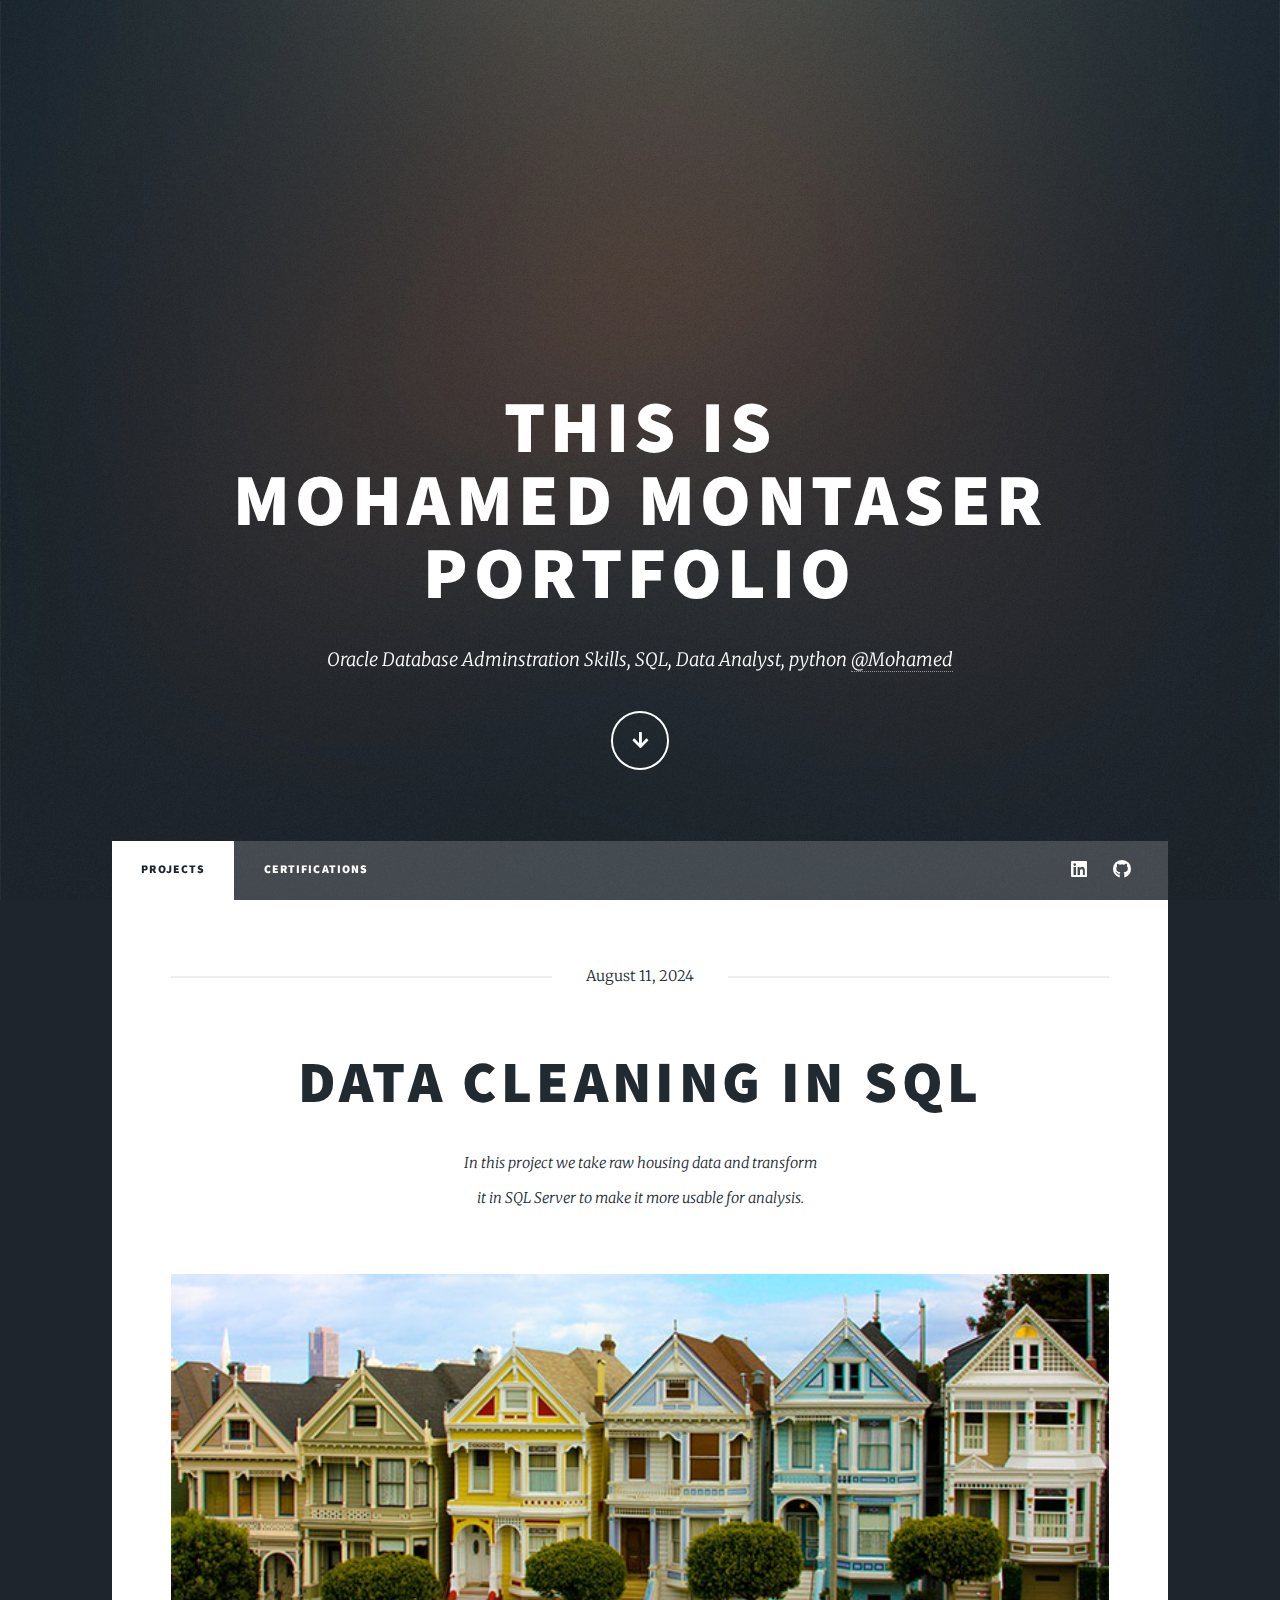
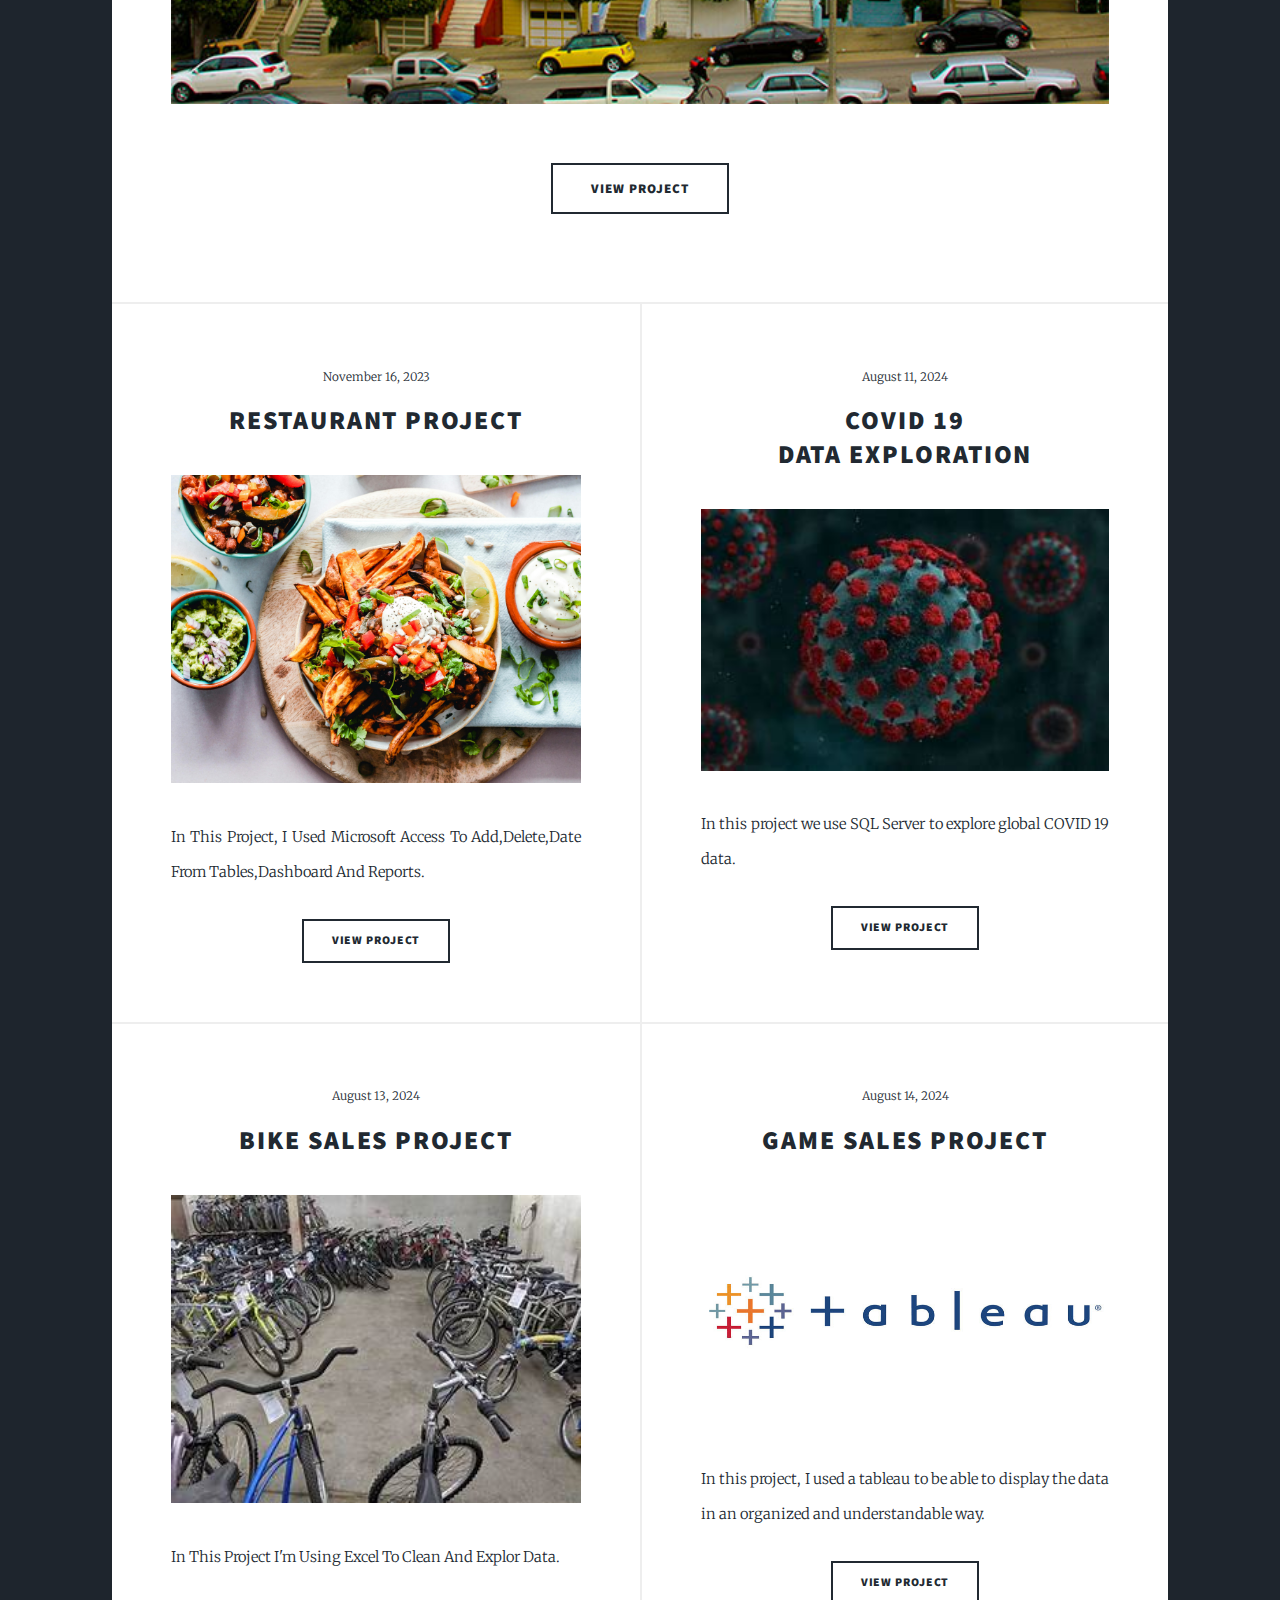
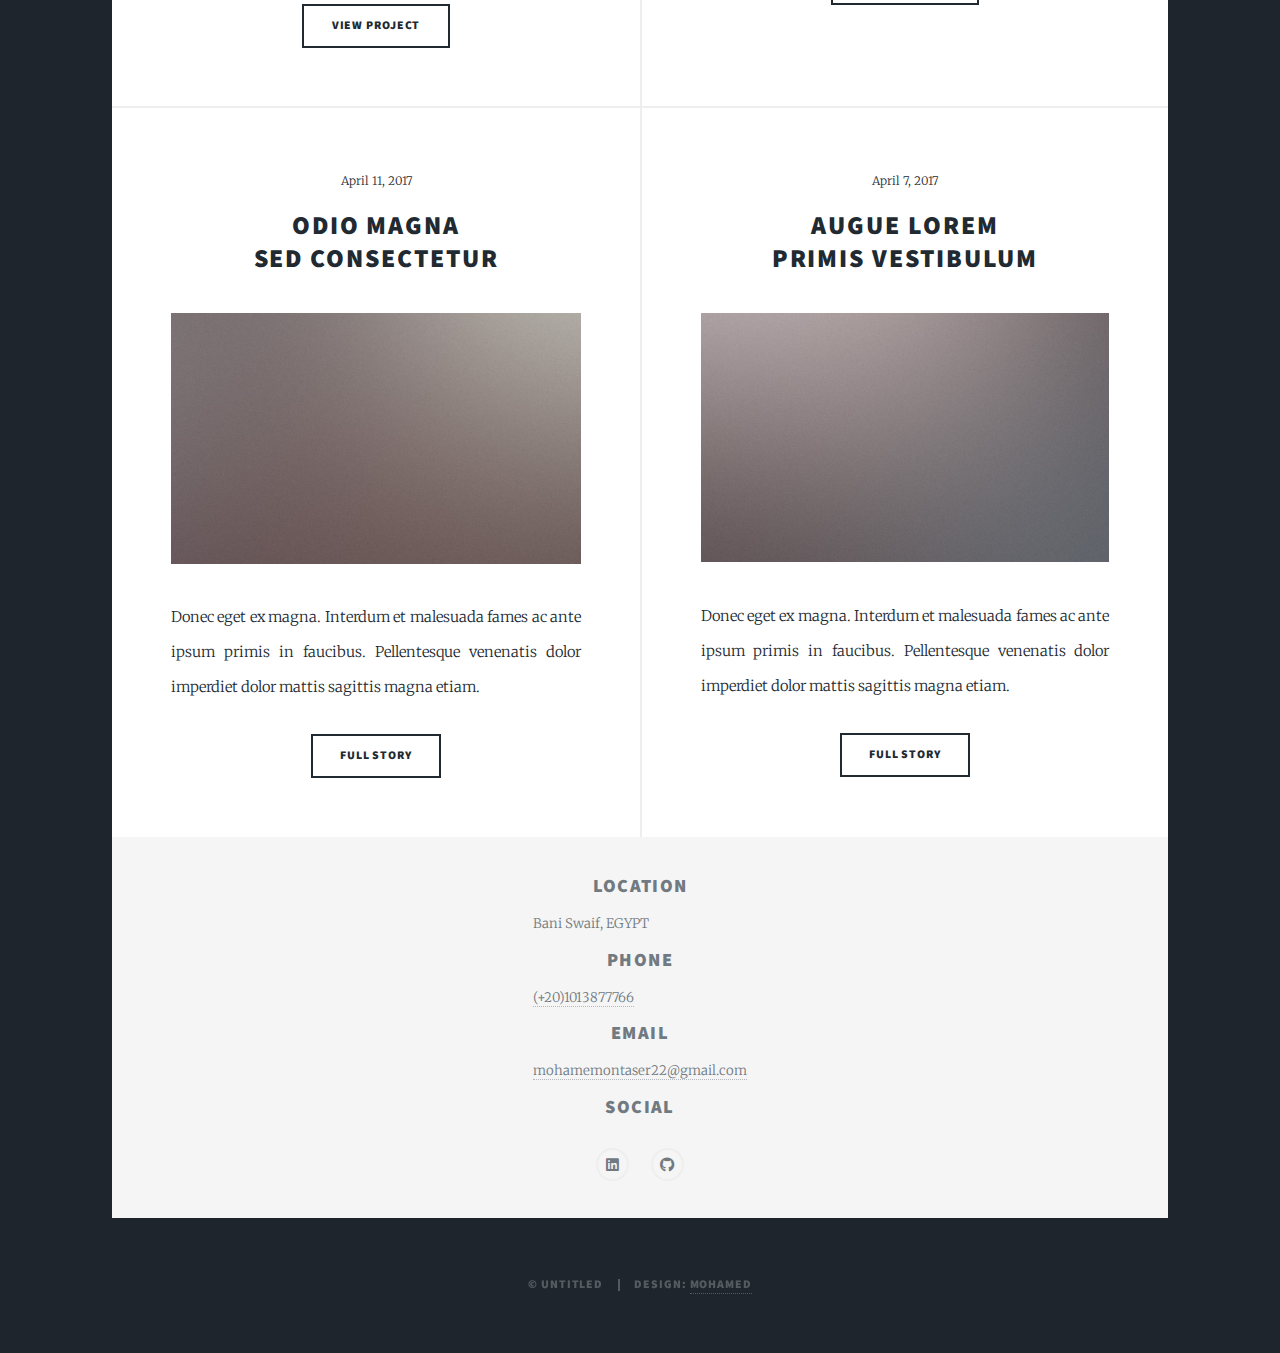
==== commit b69d916c: "Update index.html" ====
--- a/index.html
+++ b/index.html
@@ -65,6 +65,18 @@
 							<section class="posts">
 								<article>
 									<header>
+										<span class="date">November 16, 2023</span>
+										<h2><a href="https://github.com/MohamedM416/PortfolioProjects/blob/main/Resturant%20project.accdb">RESTAURANT PROJECT<br />
+										</a></h2>
+									</header>
+									<a href="https://github.com/MohamedM416/PortfolioProjects/blob/main/Resturant%20project.accdb" class="image fit"><img src="./images/appetizer-bowl-delicious-1640772.jpg" alt="" /></a>
+									<p>In This Project, I Used Microsoft Access To Add,Delete,Date From Tables,Dashboard And Reports.</p>
+									<ul class="actions special">
+										<li><a href="https://github.com/MohamedM416/PortfolioProjects/blob/main/Resturant%20project.accdb" class="button">VIEW PROJECT</a></li>
+									</ul>
+								</article>
+								<article>
+									<header>
 										<span class="date">August 11, 2024</span>
 										<h2><a href="https://github.com/MohamedM416/PortfolioProjects/blob/main/Exploratory%20Data.sql">COVID 19
 											<br />
@@ -100,18 +112,7 @@
 										<li><a href="https://public.tableau.com/views/Book1_17236320276960/GameSalesOverView?:language=en-US&publish=yes&:sid=&:redirect=auth&:display_count=n&:origin=viz_share_link" class="button">VIEW PROJECT</a></li>
 									</ul>
 								</article>
-								<article>
-									<header>
-										<span class="date">April 14, 2017</span>
-										<h2><a href="#">Tempus sed<br />
-										nulla imperdiet</a></h2>
-									</header>
-									<a href="#" class="image fit"><img src="images/pic05.jpg" alt="" /></a>
-									<p>Donec eget ex magna. Interdum et malesuada fames ac ante ipsum primis in faucibus. Pellentesque venenatis dolor imperdiet dolor mattis sagittis magna etiam.</p>
-									<ul class="actions special">
-										<li><a href="#" class="button">Full Story</a></li>
-									</ul>
-								</article>
+								
 								<article>
 									<header>
 										<span class="date">April 11, 2017</span>
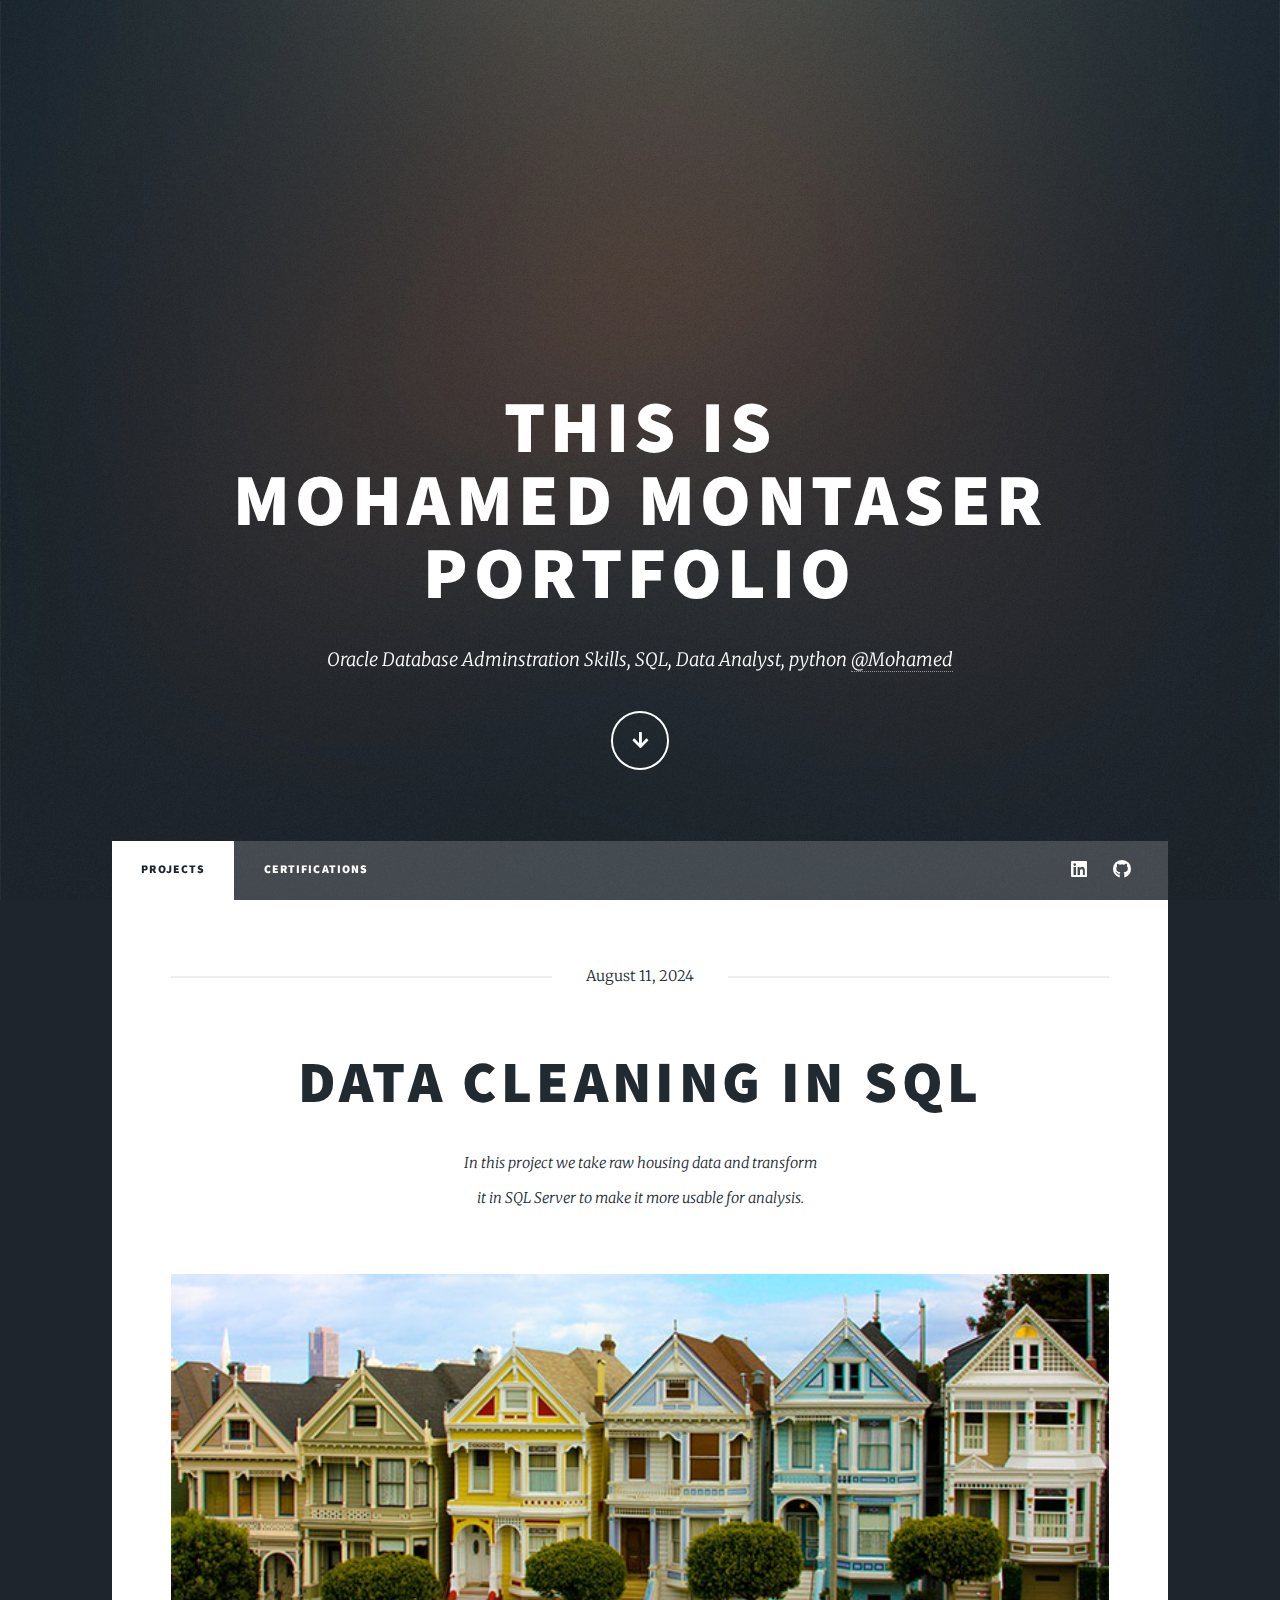
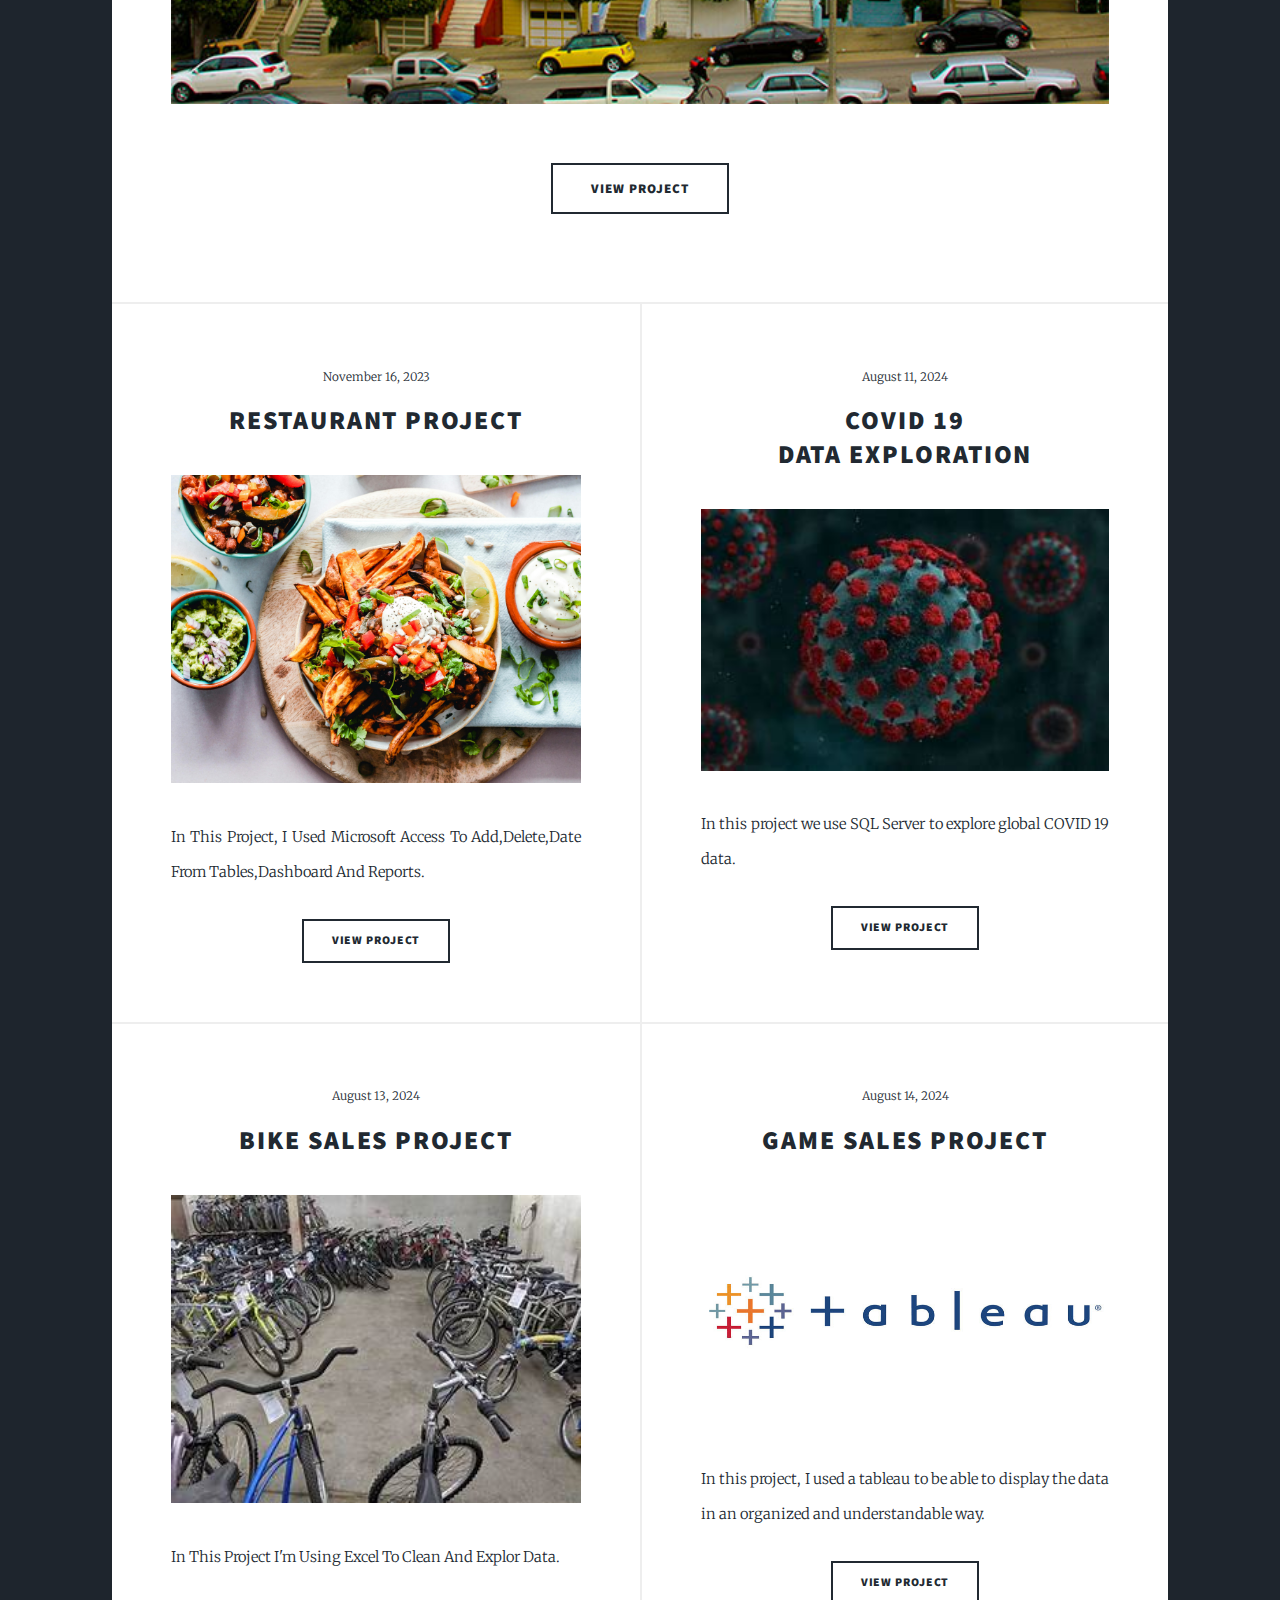
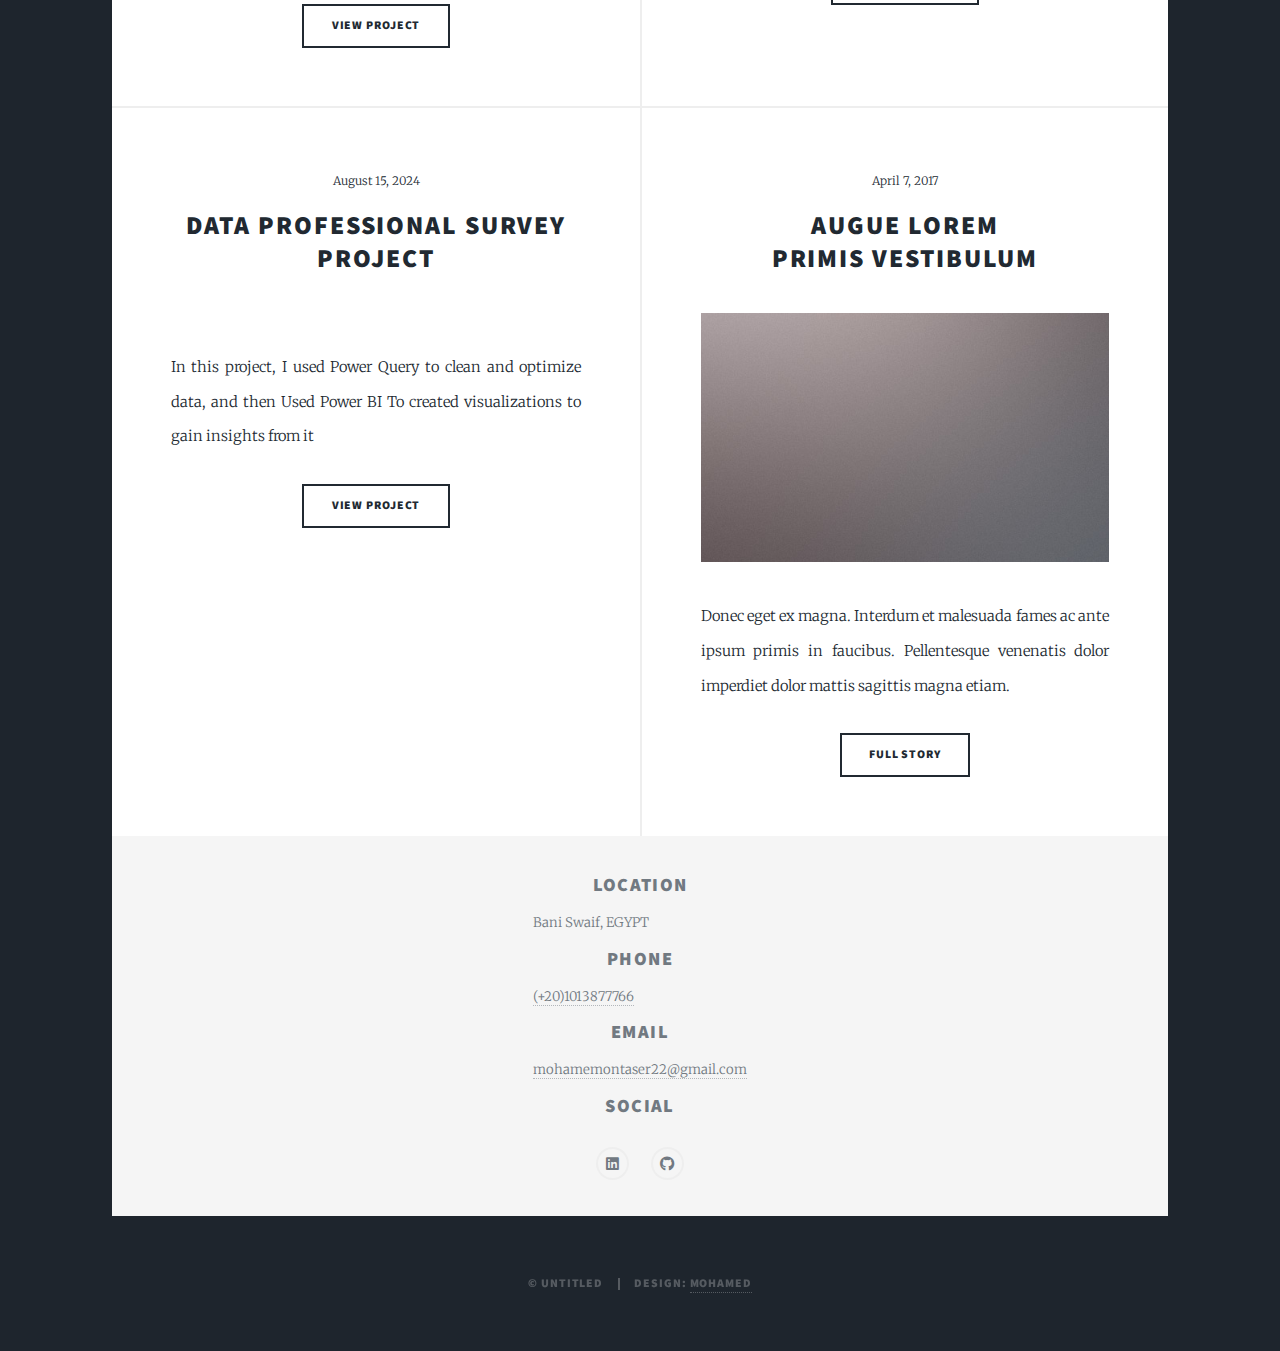
==== commit b6efe006: "Update index.html" ====
--- a/index.html
+++ b/index.html
@@ -115,14 +115,14 @@
 								
 								<article>
 									<header>
-										<span class="date">April 11, 2017</span>
-										<h2><a href="#">Odio magna<br />
-										sed consectetur</a></h2>
+										<span class="date">August 15, 2024</span>
+										<h2><a href="https://github.com/MohamedM416/PortfolioProjects/blob/main/Data%20Professional%20Survey%20Project.pbix">Data Professional Survey<br />
+										Project</a></h2>
 									</header>
-									<a href="#" class="image fit"><img src="images/pic06.jpg" alt="" /></a>
-									<p>Donec eget ex magna. Interdum et malesuada fames ac ante ipsum primis in faucibus. Pellentesque venenatis dolor imperdiet dolor mattis sagittis magna etiam.</p>
+									<a href="https://github.com/MohamedM416/PortfolioProjects/blob/main/Data%20Professional%20Survey%20Project.pbix" class="image fit"><img src="./images/Survay.jpeg.crdownload" alt="" /></a>
+									<p>In this project, I used Power Query to clean and optimize data, and then Used Power BI To created visualizations to gain insights from it</p>
 									<ul class="actions special">
-										<li><a href="#" class="button">Full Story</a></li>
+										<li><a href="https://github.com/MohamedM416/PortfolioProjects/blob/main/Data%20Professional%20Survey%20Project.pbix" class="button">VIEW PROJECT</a></li>
 									</ul>
 								</article>
 								<article>
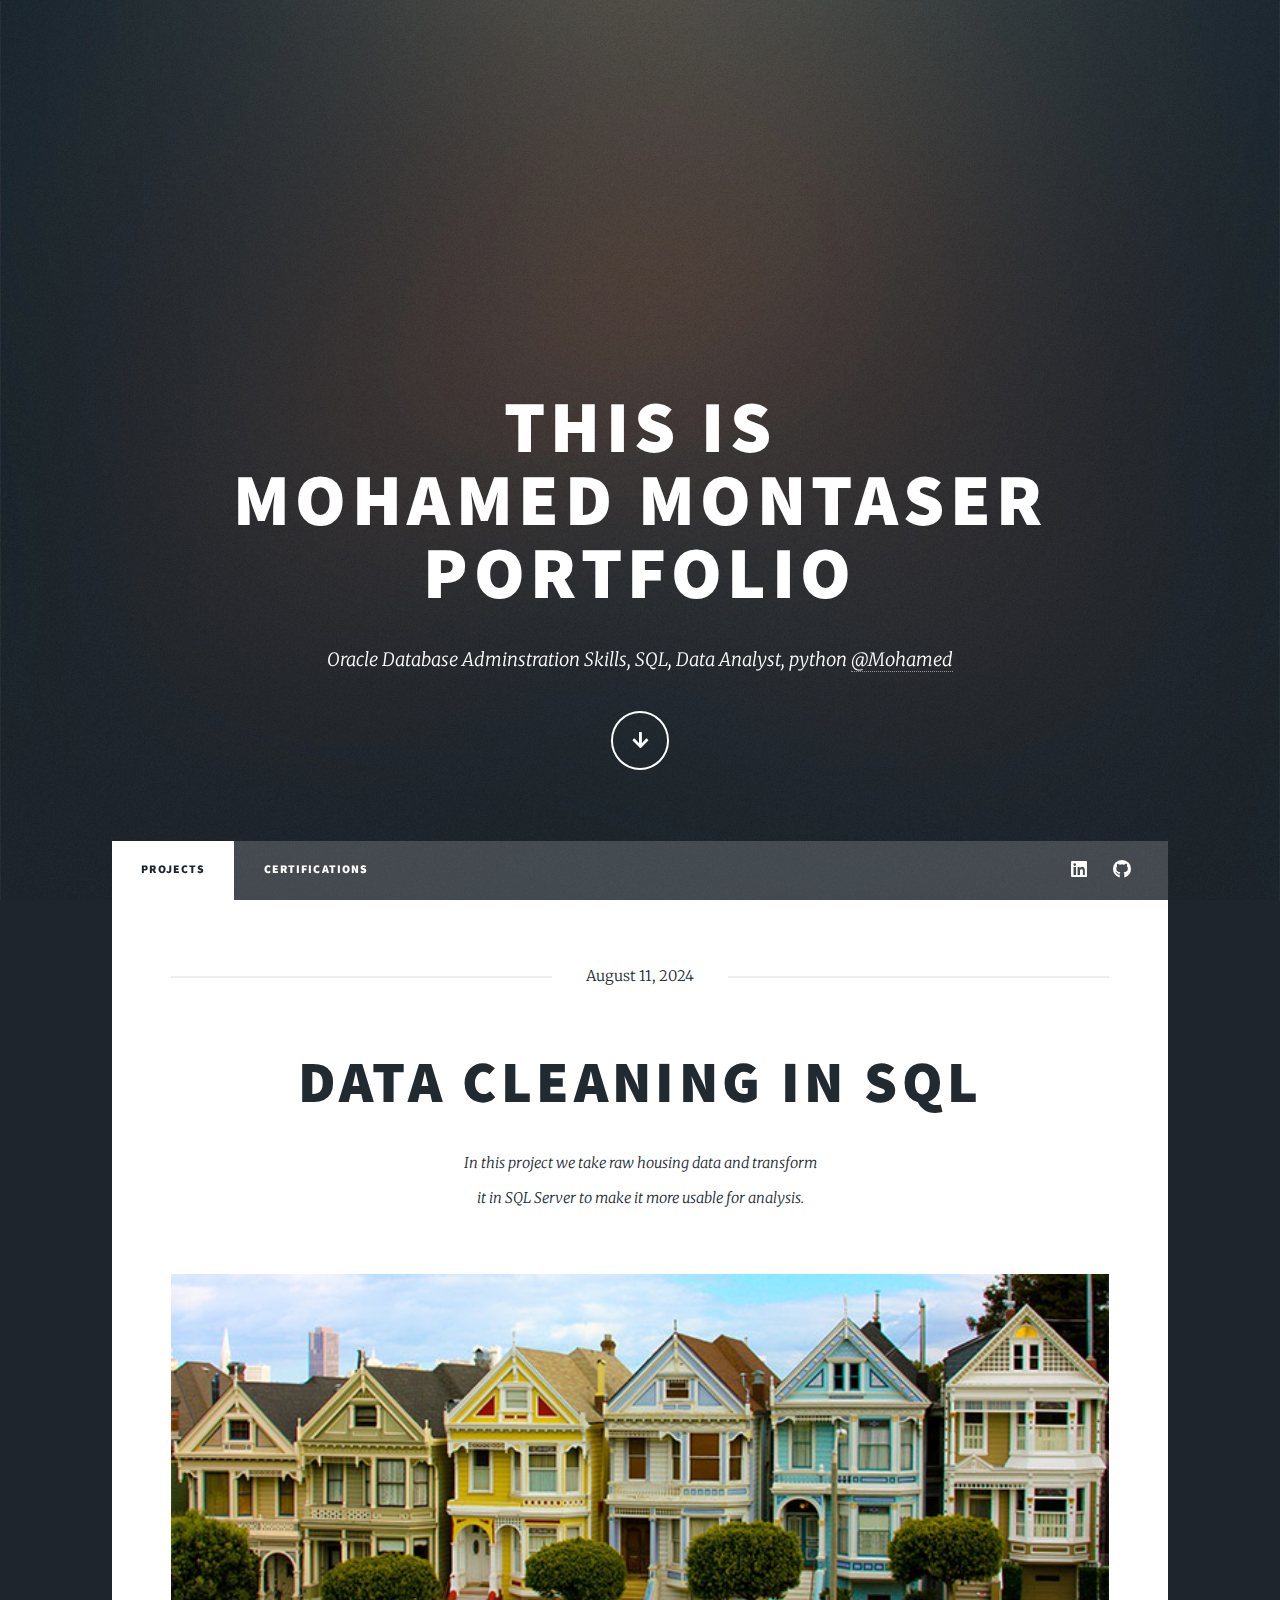
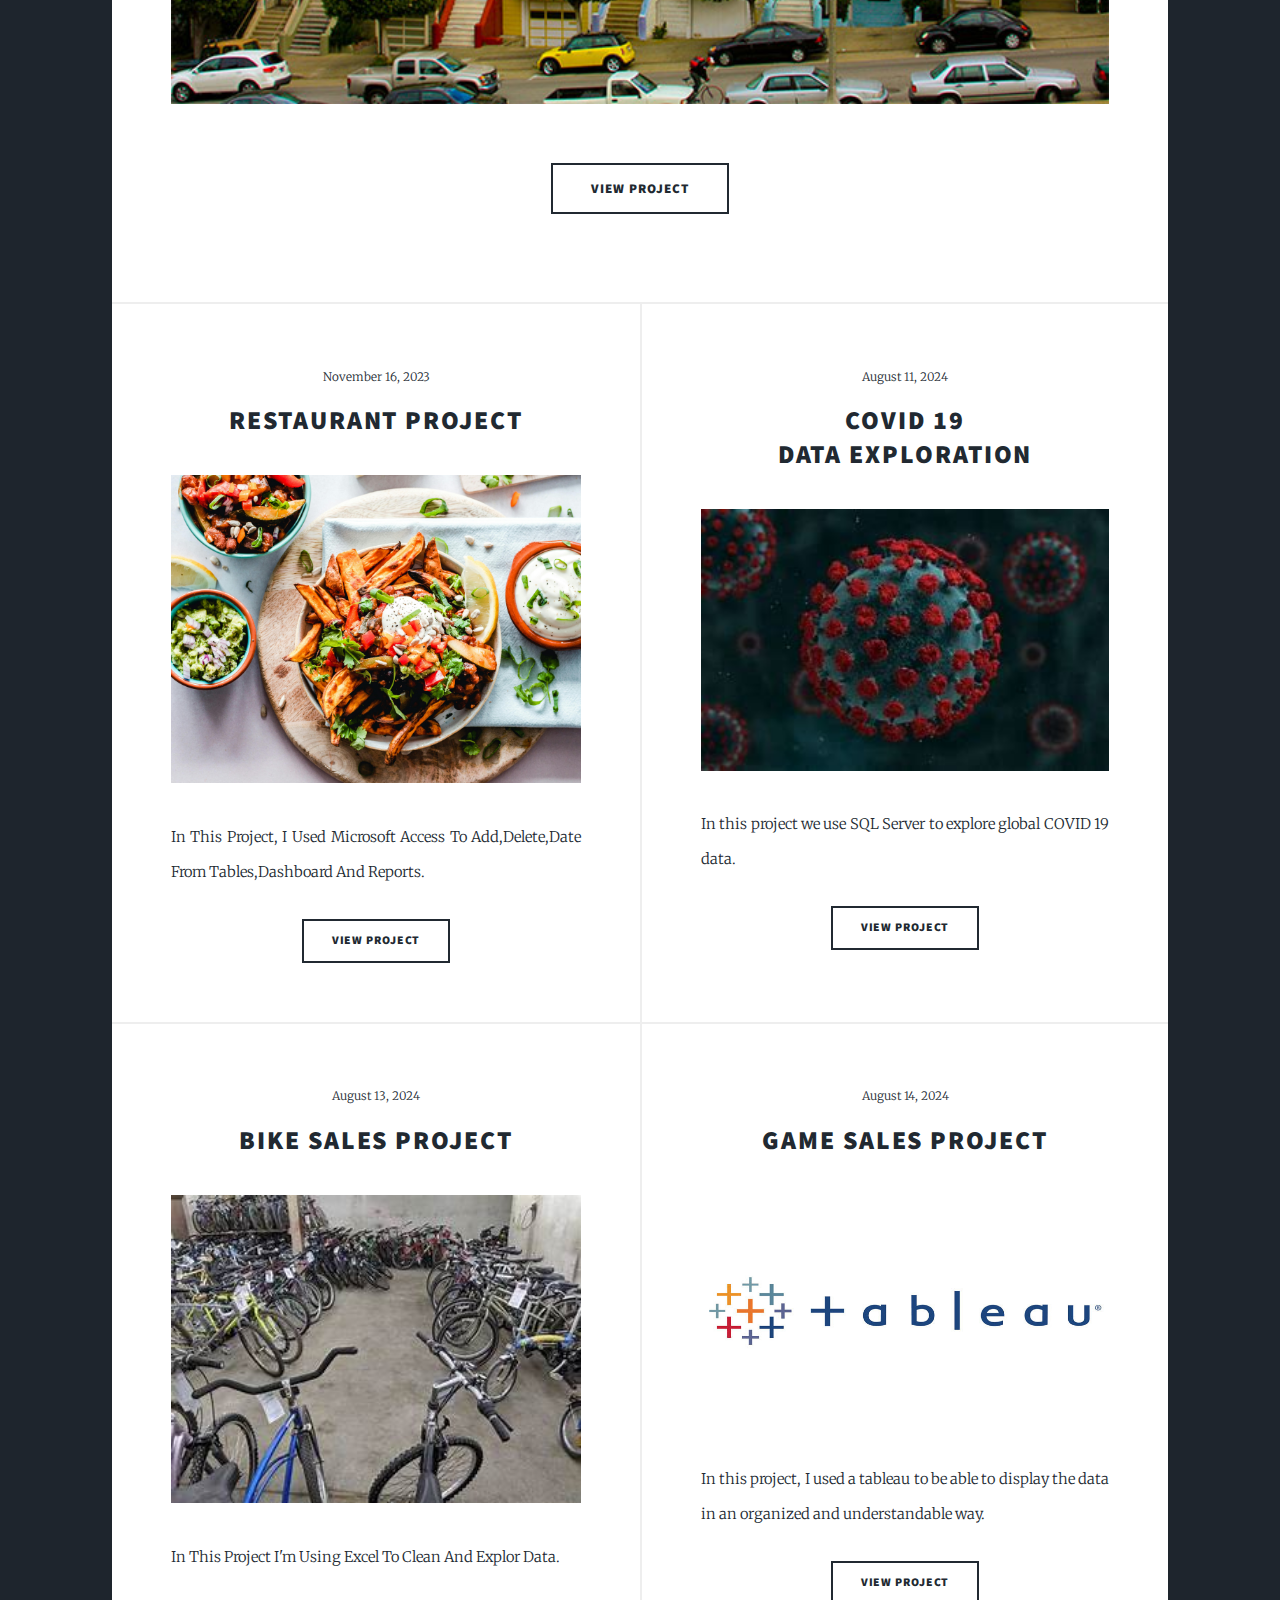
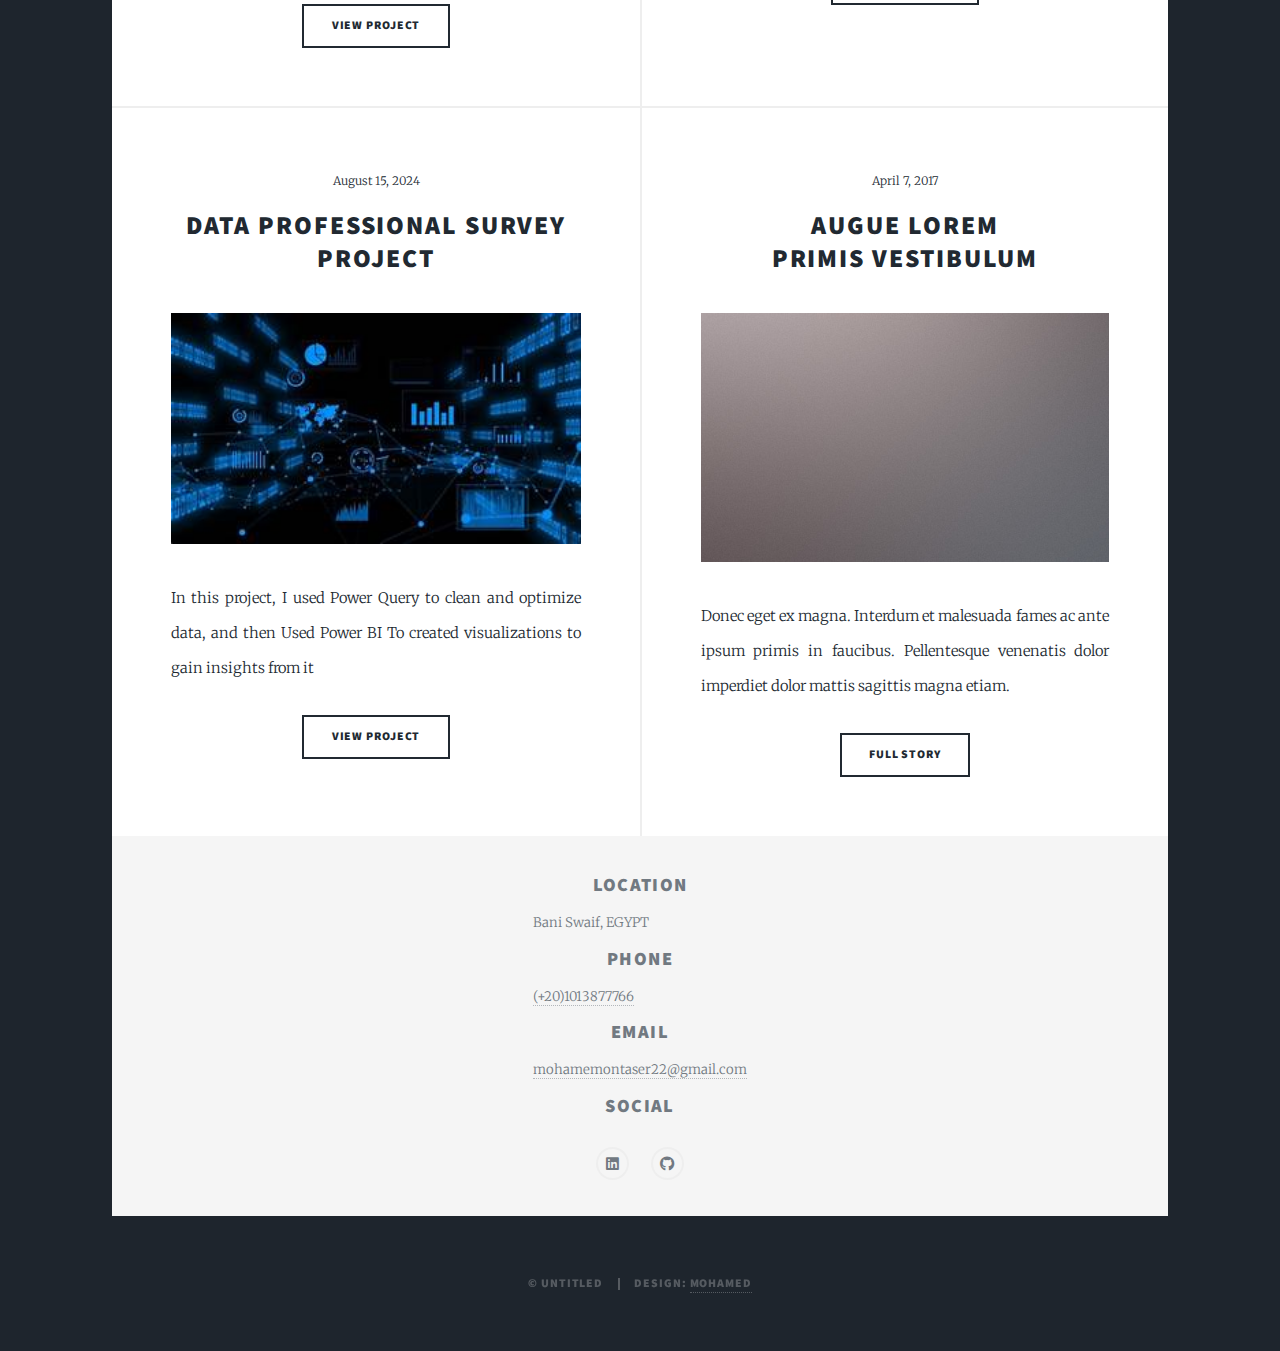
==== commit 5129f0b8: "Update index.html" ====
--- a/index.html
+++ b/index.html
@@ -119,7 +119,7 @@
 										<h2><a href="https://github.com/MohamedM416/PortfolioProjects/blob/main/Data%20Professional%20Survey%20Project.pbix">Data Professional Survey<br />
 										Project</a></h2>
 									</header>
-									<a href="https://github.com/MohamedM416/PortfolioProjects/blob/main/Data%20Professional%20Survey%20Project.pbix" class="image fit"><img src="./images/Survay.jpeg.crdownload" alt="" /></a>
+									<a href="https://github.com/MohamedM416/PortfolioProjects/blob/main/Data%20Professional%20Survey%20Project.pbix" class="image fit"><img src="./images/Servay.jpeg" alt="" /></a>
 									<p>In this project, I used Power Query to clean and optimize data, and then Used Power BI To created visualizations to gain insights from it</p>
 									<ul class="actions special">
 										<li><a href="https://github.com/MohamedM416/PortfolioProjects/blob/main/Data%20Professional%20Survey%20Project.pbix" class="button">VIEW PROJECT</a></li>
